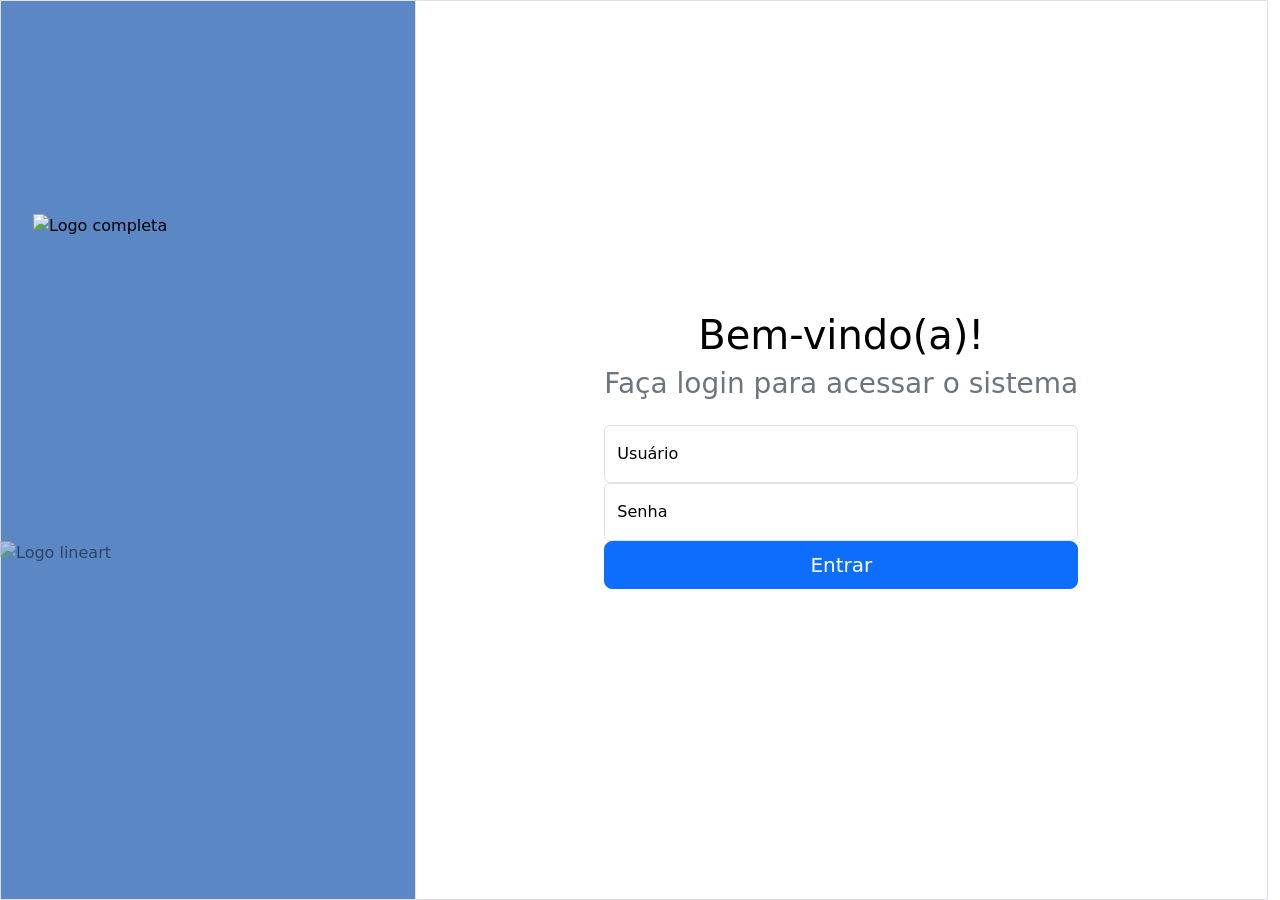
==== index.html @ e8211b58 "Add files via upload" ====
<!doctype html>
<html lang="pt-br">

<head>
  <meta charset="utf-8">
  <meta name="viewport" content="width=device-width, initial-scale=1">   
<title>Portal Attento</title>
<link rel="icon" type="image/x-icon" href="assets/favicon.ico">

<link href="https://cdn.jsdelivr.net/npm/bootstrap@5.3.8/dist/css/bootstrap.min.css" rel="stylesheet">
<script src="https://cdn.jsdelivr.net/npm/bootstrap@5.3.8/dist/js/bootstrap.bundle.min.js"></script> 
<link href="style.css" rel="stylesheet">

</head>
<body>

<main class="col-lg-12 ">
<!-- Lado esquerdo -->
  <div class="row col-lg-4 border px-0 " style="background-color: #5B88C5; height: 100%;" >
    <!-- Espaço para o logo -->
    <div class="container row d-flex justify-content-center align-items-center" style="height: 50%;">
      <img src="assets/web-app-manifest-512x512-white.png" alt="Logo completa" class="img-fluid" style="max-width:90%; max-height: 90%;"></div>
   
    <!-- Espaço vazio para separar o logo do lineart -->
    <div class="row d-inline-block justify-content-center align-items-center" style="height: 10%;"></div>
   
      <!-- Espaço para o lineart -->
    <div class="container row d-inline-block lineart " style="height: 40%;">
        <img src="assets/web-app-manifest-512x512-white-lineart2.png" alt="Logo lineart" class="px-0" style="max-width: 30%; max-height: 100%;"> </div></div>


<!-- Lado direito --> 
  <div class="col-lg-8 float-end border d-inline-block" style="background-color: rgb(255, 255, 255); height: 100%;" >
    <!-- Espaço para o formulário -->
    <div class="container d-flex justify-content-center align-items-center" style="height: 100%; width: 100%;">   
      <form>
            <div class="row d-inline-block justify-content-center align-items-center mb-3" style="height: 20%;">
              <h1 class="text-center">Bem-vindo(a)!</h1>  
              <h3 class="text-center" style="color: #6c757d;">Faça login para acessar o sistema</h3> 
            </div>
          
          <div class="form-floating">
            <input type="email" class="form-control" id="user" placeholder="Usuário">
            <label for="user">Usuário</label></div>

          <div class="form-floating">
            <input type="password" class="form-control" id="senha" placeholder="Senha">
            <label for="senha">Senha</label></div>

        
            <button class="w-100 btn btn-lg btn-primary" type="submit">Entrar</button>
            <!----------------------FAZER VALIDAÇÃO NO JS----------------------------->
      </form>
   </div>
</div>
   
</main>
<script src="script.js"></script>
</body>

</html>
---- style.css ----
html,body {
  color: #000000;  
  align-items: center;
  justify-content: center;
  width: 100%;
  height: 100%;
}

main {
  display: flex;
  justify-content: center;
  align-items: center;
  height: 100%;
  width: 50%; 
  padding: 0px;
  margin: 0 auto;
}

.lineart {
  opacity: 0.5;
  position: fixed;
  bottom: 0;
  left: 0;
  right:5%;
}

.form-signin {
  width: 100%;
  max-width: 600px;
  padding: 15px;
  margin: auto;
}

.form-signin .checkbox {
  font-weight: 400;
}

.form-signin .form-floating:focus-within {
  z-index: 2;
}

.form-signin input[type="email"] {
  margin-bottom: -1px;
  border-bottom-right-radius: 0;
  border-bottom-left-radius: 0;
}

.form-signin input[type="password"] {
  margin-bottom: 10px;
  border-top-left-radius: 0;
  border-top-right-radius: 0;
}
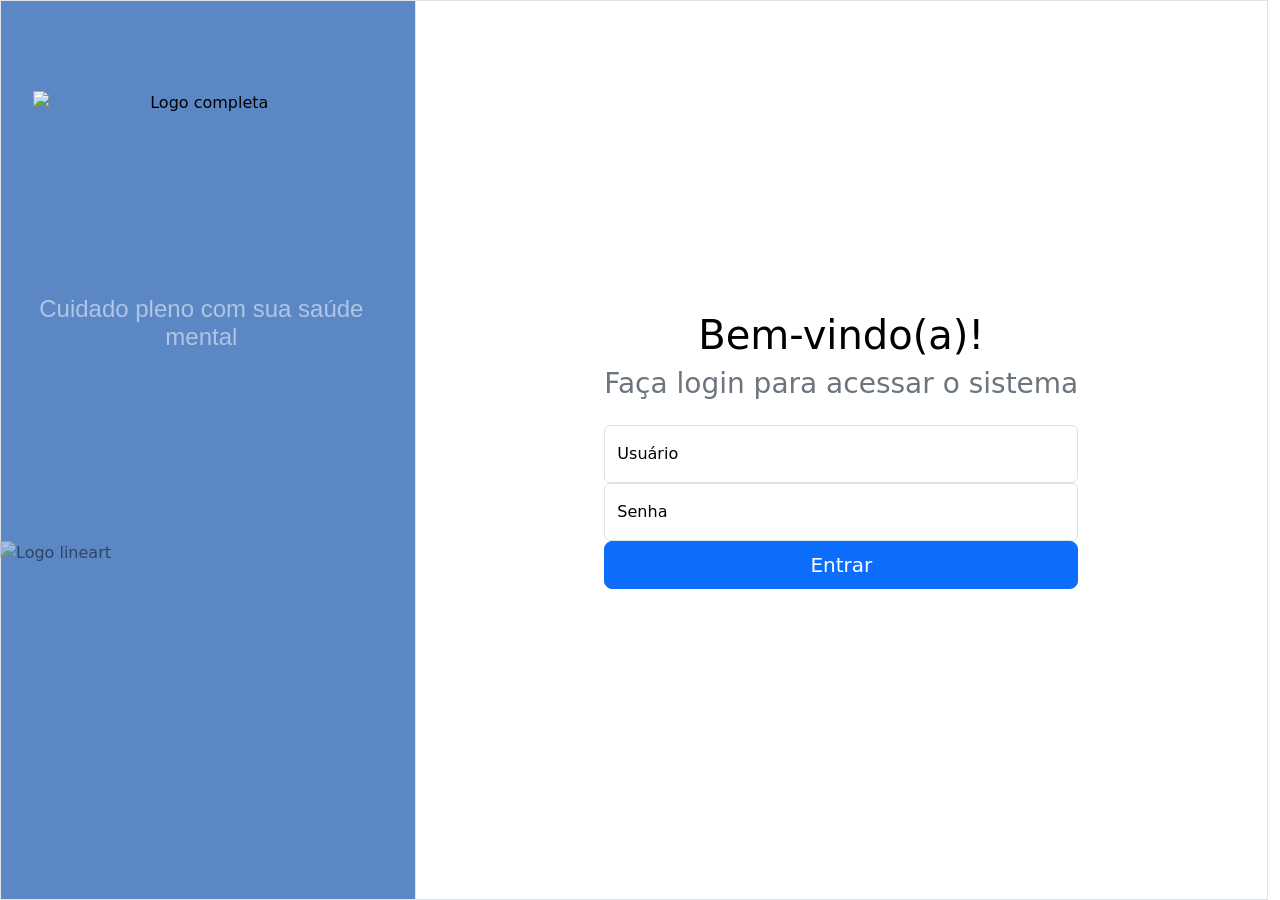
==== commit dd94dc8c: "Add files via upload" ====
--- a/index.html
+++ b/index.html
@@ -18,12 +18,15 @@
 <!-- Lado esquerdo -->
   <div class="row col-lg-4 border px-0 " style="background-color: #5B88C5; height: 100%;" >
     <!-- Espaço para o logo -->
-    <div class="container row d-flex justify-content-center align-items-center" style="height: 50%;">
-      <img src="assets/web-app-manifest-512x512-white.png" alt="Logo completa" class="img-fluid" style="max-width:90%; max-height: 90%;"></div>
+    <div class="container row d-flex justify-content-center align-items-center text-center" style="height: 50%;">
+      <img src="assets/web-app-manifest-512x512-white.png" alt="Logo completa" class="img-fluid" style="max-width:90%; max-height: 90%;">
+      <h4 style="color: #ffffff83; font-family: Verdana, 'Arial', sans-serif">Cuidado pleno com sua saúde mental</h4>
+    </div>
    
-    <!-- Espaço vazio para separar o logo do lineart -->
-    <div class="row d-inline-block justify-content-center align-items-center" style="height: 10%;"></div>
-   
+    <!-- Espaço  para separar o logo do lineart -->
+    <div class="row d-inline-block justify-content-center align-items-center" style="height: 10%;">
+    </div>
+
       <!-- Espaço para o lineart -->
     <div class="container row d-inline-block lineart " style="height: 40%;">
         <img src="assets/web-app-manifest-512x512-white-lineart2.png" alt="Logo lineart" class="px-0" style="max-width: 30%; max-height: 100%;"> </div></div>
@@ -48,7 +51,7 @@
             <label for="senha">Senha</label></div>
 
         
-            <button class="w-100 btn btn-lg btn-primary" type="submit">Entrar</button>
+            <button class="w-100 btn btn-lg btn-primary" type="submit" href="dashboard.html">Entrar</button>
             <!----------------------FAZER VALIDAÇÃO NO JS----------------------------->
       </form>
    </div>
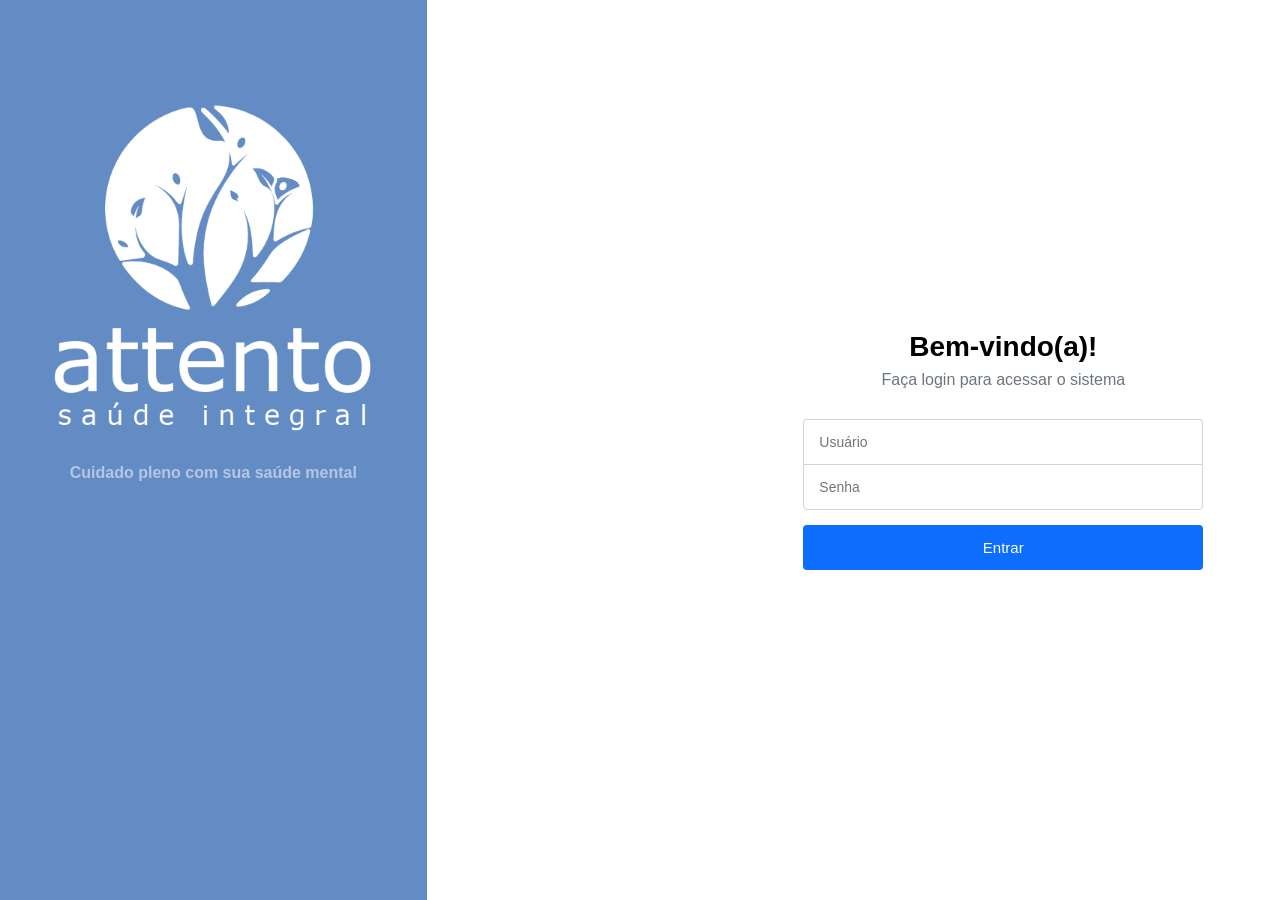
==== commit df1ad84f: "Add files via upload" ====
--- a/index.html
+++ b/index.html
@@ -1,64 +1,38 @@
-<!doctype html>
-<html lang="pt-br">
-
+<!DOCTYPE html>
+<html lang="pt-BR">
 <head>
-  <meta charset="utf-8">
-  <meta name="viewport" content="width=device-width, initial-scale=1">   
-<title>Portal Attento</title>
-<link rel="icon" type="image/x-icon" href="assets/favicon.ico">
-
-<link href="https://cdn.jsdelivr.net/npm/bootstrap@5.3.8/dist/css/bootstrap.min.css" rel="stylesheet">
-<script src="https://cdn.jsdelivr.net/npm/bootstrap@5.3.8/dist/js/bootstrap.bundle.min.js"></script> 
-<link href="style.css" rel="stylesheet">
-
+    <meta charset="UTF-8">
+    <meta name="viewport" content="width=device-width, initial-scale=1.0">
+    <title>Portal Attento</title>
+    <link rel="stylesheet" href="style.css">
 </head>
 <body>
+    
+    <div class="container">
+        <!-- Left Panel -->
+       <div class="lado-esquerdo" >
+       <img src="assets/web-app-manifest-512x512-white.png" alt="Logo completa" class="img-fluid" style="max-width:90%; max-height: 90%;">
+       <h4 style="color: #ffffff83; font-family: Verdana, 'Arial', sans-serif">Cuidado pleno com sua saúde mental</h4>
+    </div>
+    
+       <svg class="lineart" >
+        <image href="assets/web-app-manifest-512x512-white-lineart2.png" alt="Logo lineart"  /> 
+       </svg>
+          
 
-<main class="col-lg-12 ">
-<!-- Lado esquerdo -->
-  <div class="row col-lg-4 border px-0 " style="background-color: #5B88C5; height: 100%;" >
-    <!-- Espaço para o logo -->
-    <div class="container row d-flex justify-content-center align-items-center text-center" style="height: 50%;">
-      <img src="assets/web-app-manifest-512x512-white.png" alt="Logo completa" class="img-fluid" style="max-width:90%; max-height: 90%;">
-      <h4 style="color: #ffffff83; font-family: Verdana, 'Arial', sans-serif">Cuidado pleno com sua saúde mental</h4>
+        <!-- Right Panel -->
+        <div class="lado-direito">
+            <div class="login-box">
+                <h2>Bem-vindo(a)!</h2>
+                <p>Faça login para acessar o sistema</p>
+                
+                <form class="login-form">
+                    <input type="text" placeholder="Usuário" required>
+                    <input type="password" placeholder="Senha" required>
+                    <button type="submit" href="dashboard.html">Entrar</button>
+                </form>
+            </div>
+        </div>
     </div>
-   
-    <!-- Espaço  para separar o logo do lineart -->
-    <div class="row d-inline-block justify-content-center align-items-center" style="height: 10%;">
-    </div>
-
-      <!-- Espaço para o lineart -->
-    <div class="container row d-inline-block lineart " style="height: 40%;">
-        <img src="assets/web-app-manifest-512x512-white-lineart2.png" alt="Logo lineart" class="px-0" style="max-width: 30%; max-height: 100%;"> </div></div>
-
-
-<!-- Lado direito --> 
-  <div class="col-lg-8 float-end border d-inline-block" style="background-color: rgb(255, 255, 255); height: 100%;" >
-    <!-- Espaço para o formulário -->
-    <div class="container d-flex justify-content-center align-items-center" style="height: 100%; width: 100%;">   
-      <form>
-            <div class="row d-inline-block justify-content-center align-items-center mb-3" style="height: 20%;">
-              <h1 class="text-center">Bem-vindo(a)!</h1>  
-              <h3 class="text-center" style="color: #6c757d;">Faça login para acessar o sistema</h3> 
-            </div>
-          
-          <div class="form-floating">
-            <input type="email" class="form-control" id="user" placeholder="Usuário">
-            <label for="user">Usuário</label></div>
-
-          <div class="form-floating">
-            <input type="password" class="form-control" id="senha" placeholder="Senha">
-            <label for="senha">Senha</label></div>
-
-        
-            <button class="w-100 btn btn-lg btn-primary" type="submit" href="dashboard.html">Entrar</button>
-            <!----------------------FAZER VALIDAÇÃO NO JS----------------------------->
-      </form>
-   </div>
-</div>
-   
-</main>
-<script src="script.js"></script>
 </body>
-
-</html>
+</html>
--- a/style.css
+++ b/style.css
@@ -1,52 +1,1190 @@
-html,body {
-  color: #000000;  
+/* reset pra tirar as margens padrão do navegador */
+* {
+    margin: 0;
+    padding: 0;
+    box-sizing: border-box;
+    font-family: Arial, Helvetica, sans-serif;
+  }
+
+body {
+    background-color: #f2f4f8;
+    height: 100vh;
+    display: flex;
+  }
+
+.container {
+    display: flex;
+    width: 100%;
+    height: 100vh;
+  } 
+
+.app {
+    display: flex;
+    min-height: 100vh;
+  }
+/* ---------- UNIDADES---------- */
+
+.unidades-header {
+    display: flex;
+    justify-content: space-between;
+    align-items: flex-start;
+    margin-bottom: 30px;
+}
+
+.header-titles h1 {
+    font-size: 24px;
+    color: #1a233a;
+    font-weight: 700;
+    margin-bottom: 4px;
+}
+
+.header-titles p {
+    font-size: 14px;
+    color: var(--text-light);
+}
+
+.header-actions {
+    display: flex;
+    gap: 15px;
+    align-items: center;
+}
+
+.search-box {
+    display: flex;
+    align-items: center;
+    background: var(--white);
+    border: 1px solid #E5E7EB;
+    border-radius: 6px;
+    padding: 10px 15px;
+    gap: 10px;
+    color: #9CA3AF;
+}
+
+.search-box input {
+    border: none;
+    outline: none;
+    font-size: 14px;
+    width: 200px;
+    color: var(--text-dark);
+}
+
+.btn-primary {
+    background-color: var(--primary-blue);
+    color: var(--white);
+    border: none;
+    padding: 10px 20px;
+    border-radius: 6px;
+    font-size: 14px;
+    font-weight: 500;
+    cursor: pointer;
+    display: flex;
+    align-items: center;
+    gap: 8px;
+    transition: background-color 0.2s;
+}
+
+.btn-primary:hover {
+    background-color: #1e53a3;
+}
+
+/* unidades - Grid */
+.unidades-grid {
+    display: grid;
+    grid-template-columns: 1fr 1fr;
+    gap: 30px;
+}
+
+/* unidades - Cards */
+.unidade-card {
+    background: var(--white);
+    border-radius: 12px;
+    overflow: hidden;
+    box-shadow: 0 2px 10px rgba(0, 0, 0, 0.02);
+    border: 1px solid #F3F4F6;
+    display: flex;
+    flex-direction: column;
+}
+
+.unidade-img {
+    height: 180px;
+    background: linear-gradient(135deg, #E0E7FF 0%, #DBEAFE 100%);
+    display: flex;
+    align-items: center;
+    justify-content: center;
+    font-size: 40px;
+    color: #93C5FD;
+}
+
+.unidade-body {
+    padding: 24px;
+    display: flex;
+    flex-direction: column;
+    flex-grow: 1;
+}
+
+.unidade-title-row {
+    display: flex;
+    justify-content: space-between;
+    align-items: center;
+    margin-bottom: 8px;
+}
+
+.unidade-title-row h2 {
+    font-size: 18px;
+    font-weight: 700;
+    color: #111827;
+}
+
+.active-badge {
+    background: #D1FAE5;
+    color: #047857;
+    padding: 4px 12px;
+    border-radius: 20px;
+    font-size: 12px;
+    font-weight: 600;
+}
+
+.unidade-endereco {
+    font-size: 13px;
+    color: var(--text-light);
+    display: flex;
+    align-items: center;
+    gap: 8px;
+    margin-bottom: 24px;
+}
+
+.unidade-endereco i {
+    color: #9CA3AF;
+}
+
+.unidade-stats {
+    display: flex;
+    align-items: center;
+    justify-content: space-between;
+    margin-bottom: 24px;
+}
+
+.stat {
+    display: flex;
+    flex-direction: column;
+    align-items: center;
+    gap: 4px;
+    flex: 1;
+}
+
+.stat.divider {
+    flex: 0;
+    width: 1px;
+    height: 35px;
+    background-color: #E5E7EB;
+}
+
+.stat-val {
+    font-size: 18px;
+    font-weight: 700;
+    color: #111827;
+    display: flex;
+    align-items: center;
+    gap: 8px;
+}
+
+.stat-val i {
+    font-size: 14px;
+}
+
+.blue-icon { color: var(--blue-icon); }
+.orange-icon { color: var(--orange-icon); }
+.green-icon { color: var(--green-icon); }
+
+.stat-lbl {
+    font-size: 12px;
+    color: var(--text-light);
+}
+
+.btn-secondary {
+    width: 100%;
+    padding: 12px;
+    background-color: var(--secondary-blue);
+    color: var(--white);
+    border: none;
+    border-radius: 6px;
+    font-size: 14px;
+    font-weight: 500;
+    cursor: pointer;
+    display: flex;
+    align-items: center;
+    justify-content: center;
+    gap: 8px;
+    margin-top: auto;
+    transition: background-color 0.2s;
+}
+
+.btn-secondary:hover {
+    background-color: var(--primary-blue);
+}
+
+/* ---------- DASHBOARD ---------- */
+* {
+    margin: 0;
+    padding: 0;
+    box-sizing: border-box;
+    font-family: 'Segoe UI', Roboto, Helvetica, Arial, sans-serif;
+}
+
+body {
+    background-color: var(--bg-color);
+    color: var(--text-dark);
+    height: 100vh;
+    overflow: hidden;
+}
+
+.dashboard-container {
+    display: flex;
+    height: 100vh;
+    width: 100vw; 
+    max-width: 100%;
+}
+
+
+/* Main Content*/
+.main-content {
+    flex: 1; 
+    width: calc(100% - 250px); 
+    min-width: 0; 
+    padding: 20px 40px 40px 40px; 
+    overflow-y: auto;
+    overflow-x: hidden; /
+}
+
+/* Top Header */
+.top-header {
+    display: flex;
+    justify-content: space-between;
+    align-items: center;
+    padding: 20px 0;
+    margin-bottom: 20px;
+}
+
+.search-bar {
+    display: flex;
+    align-items: center;
+    color: var(--text-light);
+    gap: 10px;
+}
+
+.search-bar input {
+    border: none;
+    background: transparent;
+    outline: none;
+    font-size: 14px;
+    width: 250px;
+    color: var(--text-dark);
+}
+
+.user-profile {
+    display: flex;
+    align-items: center;
+    gap: 15px;
+}
+
+.notification-icon {
+    position: relative;
+    font-size: 20px;
+    color: var(--text-dark);
+    margin-right: 15px;
+    cursor: pointer;
+}
+
+.notification-icon .badge {
+    position: absolute;
+    top: 0;
+    right: -2px;
+    width: 8px;
+    height: 8px;
+    background-color: var(--primary-blue);
+    border-radius: 50%;
+}
+
+.avatar {
+    width: 36px;
+    height: 36px;
+    background-color: var(--primary-blue);
+    color: var(--white);
+    border-radius: 50%;
+    display: flex;
+    align-items: center;
+    justify-content: center;
+    font-size: 14px;
+    font-weight: 600;
+}
+
+.user-info {
+    display: flex;
+    flex-direction: column;
+}
+
+.user-name {
+    font-size: 14px;
+    font-weight: 600;
+    color: var(--text-dark);
+}
+
+.user-role {
+    font-size: 12px;
+    color: var(--text-light);
+    display: flex;
+    align-items: center;
+    gap: 5px;
+}
+
+/* Page Header */
+.page-header {
+    margin-bottom: 25px;
+}
+
+.page-header h1 {
+    font-size: 24px;
+    color: #1a233a;
+    font-weight: 700;
+    margin-bottom: 4px;
+}
+
+.page-header p {
+    font-size: 14px;
+    color: var(--text-light);
+}
+
+/* Card Base */
+.card {
+    background: var(--white);
+    border-radius: 12px;
+    padding: 20px;
+    box-shadow: 0 2px 10px rgba(0, 0, 0, 0.02);
+}
+
+/* KPI Cards Grid */
+.kpi-cards {
+    display: grid;
+    grid-template-columns: repeat(5, 1fr);
+    gap: 20px;
+    margin-bottom: 25px;
+}
+
+.kpi-card {
+    display: flex;
+    flex-direction: column;
+}
+
+.kpi-icon {
+    width: 32px;
+    height: 32px;
+    border-radius: 8px;
+    display: flex;
+    align-items: center;
+    justify-content: center;
+    margin-bottom: 15px;
+    font-size: 14px;
+}
+
+.kpi-icon.blue { background: #E0E7FF; color: #4338CA; }
+.kpi-icon.orange { background: #FFEDD5; color: #C2410C; }
+.kpi-icon.green { background: #D1FAE5; color: #047857; }
+.kpi-icon.yellow { background: #FEF3C7; color: #B45309; }
+
+.kpi-value {
+    font-size: 22px;
+    font-weight: 700;
+    color: #111827;
+    margin-bottom: 4px;
+}
+
+.kpi-label {
+    font-size: 13px;
+    color: var(--text-light);
+    margin-bottom: 8px;
+}
+
+.kpi-subtext {
+    font-size: 12px;
+    color: var(--text-light);
+    font-weight: 500;
+}
+
+.highlight-green { color: var(--green-text); }
+.highlight-red { color: var(--red-text); }
+
+/* Bottom Grid Layout */
+.bottom-grid {
+    display: grid;
+    grid-template-columns: 1.8fr 1fr;
+    gap: 20px;
+}
+
+.card-header {
+    display: flex;
+    justify-content: space-between;
+    align-items: center;
+    margin-bottom: 20px;
+}
+
+.card-header h2 {
+    font-size: 16px;
+    font-weight: 600;
+    color: #111827;
+}
+
+.view-all {
+    font-size: 13px;
+    color: var(--sidebar-bg);
+    text-decoration: none;
+    font-weight: 500;
+    display: flex;
+    align-items: center;
+    gap: 5px;
+}
+
+/* Agenda List */
+.agenda-list {
+    display: flex;
+    flex-direction: column;
+}
+
+.agenda-item {
+    display: flex;
+    align-items: center;
+    padding: 16px 0;
+    border-bottom: 1px solid #F3F4F6;
+    font-size: 13px;
+    color: var(--text-light);
+}
+
+.agenda-item:last-child {
+    border-bottom: none;
+}
+
+.agenda-item > span {
+    flex: 1;
+}
+
+.agenda-item .time { font-weight: 500; color: #374151; flex: 0.8; }
+.agenda-item .room.fw-bold { font-weight: 600; color: #111827; }
+.agenda-item .status-pill {
+    flex: 0.5;
+    text-align: right;
+    display: inline-flex;
+    align-items: center;
+    justify-content: center;
+    padding: 4px 10px;
+    border-radius: 12px;
+    font-size: 12px;
+    font-weight: 500;
+    gap: 6px;
+}
+
+.status-pill i { font-size: 6px; }
+.status-ocupada { background: var(--green-bg); color: var(--green-text); }
+.status-disponivel { background: var(--blue-bg); color: var(--blue-text); }
+
+/* Pendencias List */
+.pendencias-list {
+    display: flex;
+    flex-direction: column;
+    gap: 20px;
+}
+
+.pendencia-item {
+    display: flex;
+    align-items: flex-start;
+    gap: 12px;
+}
+
+.p-icon {
+    width: 24px;
+    height: 24px;
+    display: flex;
+    align-items: center;
+    justify-content: center;
+    font-size: 14px;
+}
+
+.p-orange { color: var(--orange-icon); }
+.p-yellow { color: var(--yellow-icon); }
+
+.p-content {
+    display: flex;
+    flex-direction: column;
+}
+
+.p-title {
+    font-size: 13px;
+    font-weight: 500;
+    color: #111827;
+    margin-bottom: 2px;
+}
+
+.p-desc {
+    font-size: 12px;
+    color: var(--text-light);
+}
+
+
+
+/* ---------- MENU LATERAL ---------- */
+
+  .menu {
+    width: 10%;
+    background-color: #5B88C5;
+    color: white;
+    display: flex;
+    flex-direction: column;
+    padding: 20px 14px;
+  }
+  .logo {
+    display: flex;
+    align-items: center;
+    gap: 8px;
+    margin-bottom: 30px;
+    font-weight: bold;
+    font-size: 18px;
+  }
+
+  .logo-icone {
+    width: 22px;
+    height: 22px;
+    border: 3px solid white;
+    border-radius: 50%;
+    display: inline-block;
+  }
+
+  .menu-lista {
+    display: flex;
+    flex-direction: column;
+    gap: 2px;
+    flex: 1;
+  }
+
+  .menu-item {
+    background: none;
+    border: none;
+    color: #d6ddf2;
+    text-align: left;
+    padding: 10px 12px;
+    border-radius: 8px;
+    cursor: pointer;
+    font-size: 14px;
+  }
+
+  .menu-item:hover {
+    background-color: #3d5ead;
+  }
+
+  .menu-item.ativo {
+    background-color: white;
+    color: #5B88C5;
+    font-weight: bold;
+  }
+
+  .menu-rodape {
+    display: flex;
+    flex-direction: column;
+    gap: 4px;
+  }
+
+/* ---------- CONTEÚDO ---------- */
+
+  .conteudo {
+    flex: 1; 
+    width: calc(100% - 220px);
+    min-width: 0; 
+    padding: 20px 40px 40px 40px; 
+    overflow-y: auto;
+    overflow-x: hidden; 
+    
+  }
+
+  .topo-pagina {
+    display: flex;
+    justify-content: space-between;
+    align-items: center;
+    margin-bottom: 20px;
+  }
+
+  .topo-pagina h1 {
+    font-size: 24px;
+    color: #1c2b4a;
+  }
+
+  .subtitulo {
+    color: #6b7280;
+    font-size: 14px;
+    margin-top: 4px;
+  }
+
+  .botao-principal {
+    background-color: #5B88C5;
+    color: white;
+    border: none;
+    padding: 10px 18px;
+    border-radius: 8px;
+    cursor: pointer;
+    font-size: 14px;
+  }
+
+  .botao-principal:hover {
+    background-color: #5B88C5;
+  }
+
+  .botao-secundario {
+    background-color: white;
+    color: #2f4f9e;
+    border: 1px solid #2f4f9e;
+    padding: 9px 15px;
+    border-radius: 8px;
+    cursor: pointer;
+    font-size: 13px;
+  }
+
+  .botao-secundario:hover {
+    background-color: #eef2fc;
+  }
+
+/* ---------- LOGIN ---------- */
+
+  .lado-esquerdo {
+    flex: 0 0 33.33%;
+    background-color: #638cc5; /* Base blue color */
+    display: flex;
+    flex-direction: column;
+    align-items: center;
+    padding-top: 80px;
+    position: relative;
+    overflow: hidden;
+    color: white;
+}
+
+
+  .lado-direito {
+      flex: 1;
+      background-color: #ffffff;
+      display: flex;
+      justify-content: center;
+      align-items: center;
+  }
+
+  .login-box {
+      width: 100%;
+      max-width: 400px;
+      text-align: center;
+  }
+
+  .login-box h2 {
+      font-size: 28px;
+      color: #000;
+      font-weight: 600;
+      margin-bottom: 8px;
+  }
+
+  .login-box p {
+      font-size: 16px;
+      color: #6c757d;
+      margin-bottom: 30px;
+  }
+
+  .login-form {
+      display: flex;
+      flex-direction: column;
+      width: 100%;
+  }
+
+  .login-form input {
+      width: 100%;
+      padding: 14px 15px;
+      font-size: 14px;
+      border: 1px solid #ced4da;
+      outline: none;
+      transition: border-color 0.2s;
+  }
+
+  .login-form input:focus {
+      border-color: #1a73e8;
+  }
+
+  .login-form input[type="text"] {
+      border-top-left-radius: 4px;
+      border-top-right-radius: 4px;
+      border-bottom: none; 
+  }
+
+  .login-form input[type="password"] {
+      border-bottom-left-radius: 4px;
+      border-bottom-right-radius: 4px;
+      margin-bottom: 15px;
+  }
+
+  .login-form button {
+      width: 100%;
+      padding: 14px;
+      background-color: #0d6efd; 
+      color: #ffffff;
+      font-size: 15px;
+      font-weight: 500;
+      border: none;
+      border-radius: 4px;
+      cursor: pointer;
+      transition: background-color 0.2s;
+  }
+
+  .login-form button:hover {
+      background-color: #0b5ed7;
+  }
+
+
+/* ---------- RESUMO ---------- */
+    .resumo {
+      display: grid;
+      grid-template-columns: repeat(4, 1fr);
+      gap: 14px;
+      margin-bottom: 22px;
+    }
+
+    .card-resumo {
+      background-color: white;
+      border: 1px solid #e4e7ee;
+      border-radius: 10px;
+      padding: 17px;
+    }
+
+    .resumo-titulo {
+      display: block;
+      color: #6b7280;
+      font-size: 12px;
+      margin-bottom: 7px;
+    }
+
+    .card-resumo strong {
+      display: block;
+      color: #1c2b4a;
+      font-size: 22px;
+      margin-bottom: 3px;
+    }
+
+    .resumo-legenda {
+      color: #9aa1af;
+      font-size: 11px;
+    }
+
+/* ---------- FILTROS ---------- */
+
+.filtros {
+  display: flex;
+  gap: 12px;
+  margin-bottom: 22px;
+}
+
+.filtros input,
+.filtros select {
+  padding: 10px 12px;
+  border: 1px solid #d7dbe3;
+  border-radius: 8px;
+  background-color: white;
+  font-size: 14px;
+}
+
+#campoBusca {
+  flex: 1;
+}
+
+/* ---------- TÍTULOS ---------- */
+
+.titulo-secao {
+  display: flex;
+  justify-content: space-between;
+  align-items: center;
+  margin-bottom: 13px;
+}
+
+.titulo-secao h2 {
+  color: #1c2b4a;
+  font-size: 17px;
+}
+
+.titulo-secao > span {
+  color: #8a8f9c;
+  font-size: 12px;
+}
+
+.titulo-secao p {
+  color: #8a8f9c;
+  font-size: 12px;
+  margin-top: 3px;
+}
+
+.movimentacoes-titulo {
+  margin-top: 28px;
+}
+
+
+/* ---------- PRODUTOS ---------- */
+
+.grade-produtos {
+  display: grid;
+  grid-template-columns: repeat(3, 1fr);
+  gap: 12px;
+  height: 100vh;
+  width: calc(100vw - 220px);
+  overflow-y: auto;
+  overflow-x: hidden;
+}
+
+.card-produto {
+  background-color: white;
+  border: 1px solid #e4e7ee;
+  border-radius: 10px;
+  padding: 15px;
+  display: flex;
+  gap: 13px;
+  min-height: 145px;
+}
+
+.card-produto:hover {
+  border-color: #bdcbe3;
+}
+
+.produto-imagem {
+  width: 70px;
+  height: 70px;
+  flex-shrink: 0;
+  border-radius: 9px;
+  background-color: #eef2fc;
+  display: flex;
   align-items: center;
   justify-content: center;
+  font-size: 30px;
+}
+
+.produto-informacoes {
+  flex: 1;
+  min-width: 0;
+}
+
+.produto-topo {
+  display: flex;
+  justify-content: space-between;
+  align-items: center;
+}
+
+.produto-topo h3 {
+  color: #1c2b4a;
+  font-size: 14px;
+  white-space: nowrap;
+  overflow: hidden;
+  text-overflow: ellipsis;
+}
+
+.menu-produto {
+  font-size: 18px;
+}
+
+.produto-preco {
+  color: #1c2b4a;
+  font-size: 17px;
+  font-weight: bold;
+  margin-top: 7px;
+}
+
+.produto-estoque {
+  display: flex;
+  align-items: center;
+  gap: 5px;
+  margin-top: 8px;
+  font-size: 11px;
+}
+
+.bolinha-estoque {
+  width: 8px;
+  height: 8px;
+  border-radius: 50%;
+}
+.bolinha-estoque.estoque-disponivel {
+  background-color: #22a55e;
+}
+.bolinha-estoque.estoque-baixo {
+  background-color: #e08a1e;
+}
+.bolinha-estoque.estoque-indisponivel {
+  background-color: #e0413a;
+}
+
+.quantidade-estoque {
+  margin-left: 4px;
+}
+
+.botao-consumir {
   width: 100%;
-  height: 100%;
-}
-
-main {
+  margin-top: 10px;
+  padding: 7px;
+  background: white;
+  border: 1px solid #2f4f9e;
+  color: #2f4f9e;
+  border-radius: 7px;
+  cursor: pointer;
+  font-size: 11px;
+}
+
+.botao-consumir:hover {
+  background-color: #eef2fc;
+}
+
+.sem-resultados {
+  color: #6b7280;
+  padding: 20px;
+}
+
+/* ---------- TABELA ---------- */
+
+.tabela-container {
+  background-color: white;
+  border: 1px solid #e4e7ee;
+  border-radius: 10px;
+  overflow: hidden;
+}
+
+table {
+  width: 100%;
+  border-collapse: collapse;
+  font-size: 13px;
+}
+
+th {
+  background-color: #f7f8fa;
+  color: #6b7280;
+  text-align: left;
+  padding: 12px 14px;
+  font-size: 12px;
+  font-weight: 600;
+  border-bottom: 1px solid #e4e7ee;
+}
+
+td {
+  padding: 12px 14px;
+  color: #4b5563;
+  border-bottom: 1px solid #eef0f3;
+}
+
+tr:last-child td {
+  border-bottom: none;
+}
+
+.status {
+  display: inline-block;
+  padding: 5px 9px;
+  border-radius: 20px;
+  font-size: 11px;
+  font-weight: bold;
+}
+
+.status.pago {
+  background-color: #e9f8ef;
+  color: #22a55e;
+}
+
+.status.pendente {
+  background-color: #fff4df;
+  color: #d27d13;
+}
+
+/* ---------- MODAIS ---------- */
+
+.modal-fundo {
+  position: fixed;
+  inset: 0;
+  background-color: rgba(20, 30, 50, 0.35);
+  display: none;
+  align-items: center;
+  justify-content: center;
+  z-index: 10;
+}
+
+.modal-fundo.aberto {
   display: flex;
-  justify-content: center;
-  align-items: center;
-  height: 100%;
-  width: 50%; 
-  padding: 0px;
-  margin: 0 auto;
-}
-
-.lineart {
-  opacity: 0.5;
-  position: fixed;
-  bottom: 0;
-  left: 0;
-  right:5%;
-}
-
-.form-signin {
+}
+
+.modal {
+  width: 430px;
+  max-width: calc(100% - 30px);
+  background-color: white;
+  border-radius: 11px;
+  padding: 22px;
+}
+
+.modal-topo {
+  display: flex;
+  justify-content: space-between;
+  margin-bottom: 20px;
+}
+
+.modal-topo h2 {
+  color: #1c2b4a;
+  font-size: 18px;
+}
+
+.modal-topo p {
+  color: #6b7280;
+  font-size: 12px;
+  margin-top: 4px;
+}
+
+.fechar-modal {
+  border: none;
+  background: #f2f4f8;
+  color: #6b7280;
+  width: 30px;
+  height: 30px;
+  border-radius: 7px;
+  font-size: 20px;
+  cursor: pointer;
+}
+
+.modal label {
+  display: block;
+  color: #4b5563;
+  font-size: 12px;
+  font-weight: bold;
+  margin-bottom: 14px;
+}
+
+.modal input,
+.modal select {
+  display: block;
   width: 100%;
-  max-width: 600px;
-  padding: 15px;
-  margin: auto;
-}
-
-.form-signin .checkbox {
-  font-weight: 400;
-}
-
-.form-signin .form-floating:focus-within {
-  z-index: 2;
-}
-
-.form-signin input[type="email"] {
-  margin-bottom: -1px;
-  border-bottom-right-radius: 0;
-  border-bottom-left-radius: 0;
-}
-
-.form-signin input[type="password"] {
-  margin-bottom: 10px;
-  border-top-left-radius: 0;
-  border-top-right-radius: 0;
-}+  margin-top: 6px;
+  padding: 10px;
+  border: 1px solid #d7dbe3;
+  border-radius: 7px;
+  font-size: 13px;
+}
+
+.modal-botoes {
+  display: flex;
+  justify-content: flex-end;
+  gap: 9px;
+  margin-top: 20px;
+}
+
+.botao-cancelar {
+  background: white;
+  color: #6b7280;
+  border: 1px solid #d7dbe3;
+  padding: 10px 15px;
+  border-radius: 8px;
+  cursor: pointer;
+}
+
+/* ---------- RESPONSIVO ---------- */
+
+@media (max-width: 1100px) {
+
+  .resumo {
+    grid-template-columns: repeat(2, 1fr);
+  }
+
+  .grade-produtos {
+    grid-template-columns: repeat(2, 1fr);
+  }
+
+}
+
+@media (max-width: 750px) {
+
+  .menu {
+    width: 180px;
+  }
+
+  .conteudo {
+    padding: 25px 20px;
+  }
+
+  .grade-produtos {
+    grid-template-columns: 1fr;
+  }
+
+}
+
+@media (max-width: 600px) {
+
+  .menu {
+    width: 70px;
+    padding: 20px 8px;
+  }
+
+  .logo-texto {
+    display: none;
+  }
+
+  .menu-item {
+    font-size: 0;
+    text-align: center;
+  }
+
+  .menu-item.ativo {
+    font-size: 0;
+  }
+
+  .conteudo {
+    padding: 20px 15px;
+  }
+
+  .resumo {
+    grid-template-columns: 1fr;
+  }
+
+  .topo-pagina {
+    align-items: flex-start;
+    gap: 15px;
+    flex-direction: column;
+  }
+
+  .filtros {
+    flex-direction: column;
+  }
+
+  .tabela-container {
+    overflow-x: auto;
+  }
+
+  table {
+    min-width: 700px;
+  }
+
+  @media (max-width: 900px) {
+    .container {
+        flex-direction: column;
+    }
+    .lado-esquerdo {
+        flex: 0 0 auto;
+        padding: 50px 20px;
+    }
+    .lado-direito {
+        padding: 50px 20px;
+    }
+    .menu {
+        width: 80px; 
+        align-items: center;
+    }
+
+    .menu-item {
+        padding: 10px 0;
+        display: none;
+    }
+
+    .menu-lista li.active {
+        border-radius: 0;
+        margin-right: 0;
+        border-left: 4px solid var(--white);
+    }
+
+    .main-content {
+        width: calc(100% - 80px);
+    }
+}
+}
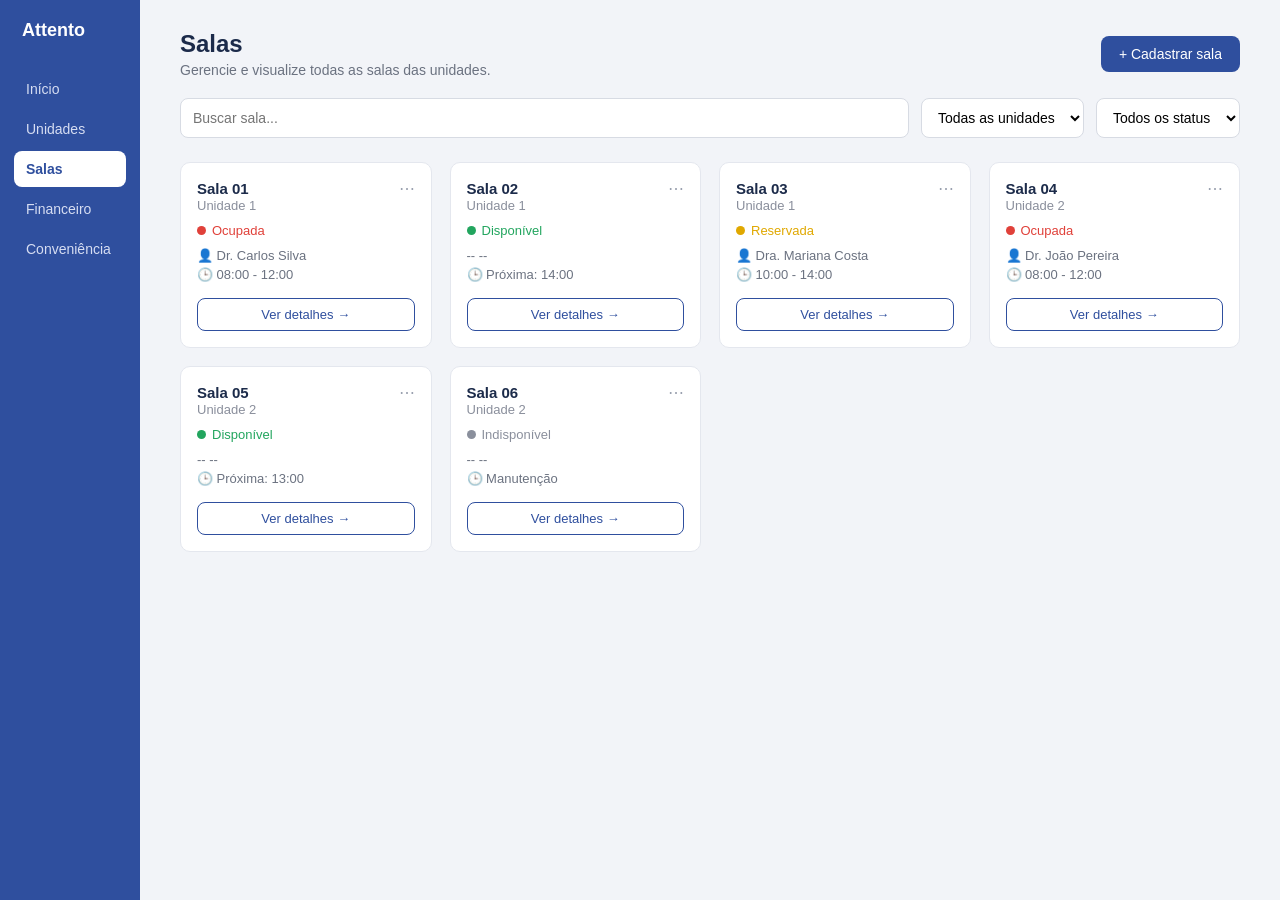
==== commit a455fdd1: "Remove pasta salas (código movido para style.css e script.js) As telas Salas e Financeiro agora estã" ====
--- a/index.html
+++ b/index.html
@@ -1,38 +1,96 @@
-<!DOCTYPE html>
-<html lang="pt-BR">
-<head>
-    <meta charset="UTF-8">
-    <meta name="viewport" content="width=device-width, initial-scale=1.0">
-    <title>Portal Attento</title>
-    <link rel="stylesheet" href="style.css">
-</head>
-<body>
-    
-    <div class="container">
-        <!-- Left Panel -->
-       <div class="lado-esquerdo" >
-       <img src="assets/web-app-manifest-512x512-white.png" alt="Logo completa" class="img-fluid" style="max-width:90%; max-height: 90%;">
-       <h4 style="color: #ffffff83; font-family: Verdana, 'Arial', sans-serif">Cuidado pleno com sua saúde mental</h4>
-    </div>
-    
-       <svg class="lineart" >
-        <image href="assets/web-app-manifest-512x512-white-lineart2.png" alt="Logo lineart"  /> 
-       </svg>
-          
-
-        <!-- Right Panel -->
-        <div class="lado-direito">
-            <div class="login-box">
-                <h2>Bem-vindo(a)!</h2>
-                <p>Faça login para acessar o sistema</p>
-                
-                <form class="login-form">
-                    <input type="text" placeholder="Usuário" required>
-                    <input type="password" placeholder="Senha" required>
-                    <button type="submit" href="dashboard.html">Entrar</button>
-                </form>
-            </div>
-        </div>
-    </div>
-</body>
-</html>+<!DOCTYPE html>
+<html lang="pt-br">
+<head>
+  <meta charset="UTF-8">
+  <meta name="viewport" content="width=device-width, initial-scale=1.0">
+  <title>Attento - Salas</title>
+  <link rel="stylesheet" href="style.css">
+</head>
+<body>
+
+  <div class="app">
+
+    <!-- MENU LATERAL -->
+    <aside class="menu">
+      <div class="logo">
+        <span class="logo-icone"></span>
+        <span class="logo-texto">Attento</span>
+      </div>
+
+      <nav class="menu-lista">
+        <!-- cada item é um link pra sua página; "ativo" marca a página atual -->
+        <a class="menu-item" href="inicio.html">Início</a>
+        <a class="menu-item" href="unidades.html">Unidades</a>
+        <a class="menu-item ativo" href="index.html" aria-current="page">Salas</a>
+        <a class="menu-item" href="financeiro.html">Financeiro</a>
+        <a class="menu-item" href="conveniencia.html">Conveniência</a>
+      </nav>
+    </aside>
+
+    <!-- CONTEÚDO -->
+    <main class="conteudo">
+
+      <div class="topo-pagina">
+        <div>
+          <h1>Salas</h1>
+          <p class="subtitulo">Gerencie e visualize todas as salas das unidades.</p>
+        </div>
+        <button id="btnNovaSala" class="botao-principal">+ Cadastrar sala</button>
+      </div>
+
+      <!-- FILTROS -->
+      <div class="filtros">
+        <input type="text" id="campoBusca" placeholder="Buscar sala...">
+
+        <select id="filtroUnidade">
+          <option value="todas">Todas as unidades</option>
+          <option value="Unidade 1">Unidade 1</option>
+          <option value="Unidade 2">Unidade 2</option>
+        </select>
+
+        <select id="filtroStatus">
+          <option value="todos">Todos os status</option>
+          <option value="Ocupada">Ocupada</option>
+          <option value="Disponível">Disponível</option>
+          <option value="Reservada">Reservada</option>
+          <option value="Indisponível">Indisponível</option>
+        </select>
+      </div>
+
+      <!-- AQUI ENTRAM OS CARDS DAS SALAS -->
+      <div class="grade-salas" id="listaDeSalas">
+        <!-- os cards são criados pelo script.js (parte SALAS), olha lá o array "salas" -->
+      </div>
+
+    </main>
+  </div>
+
+  <!-- Um "modelo" de card, escondido, que o JS copia pra cada sala -->
+  <template id="modeloCard">
+    <div class="card-sala">
+      <div class="card-topo">
+        <h3 class="card-nome"></h3>
+        <span class="card-menu">⋯</span>
+      </div>
+      <p class="card-unidade"></p>
+
+      <div class="card-status">
+        <span class="bolinha-status"></span>
+        <span class="texto-status"></span>
+      </div>
+
+      <p class="card-profissional"></p>
+      <p class="card-horario"></p>
+
+      <button class="botao-detalhes">Ver detalhes →</button>
+    </div>
+  </template>
+
+  <!-- Mensagem que o JS mostra quando o filtro não encontra nenhuma sala -->
+  <template id="modeloVazio">
+    <p>Nenhuma sala encontrada com esse filtro.</p>
+  </template>
+
+  <script src="script.js"></script>
+</body>
+</html>
--- a/style.css
+++ b/style.css
@@ -1,1190 +1,326 @@
-/* reset pra tirar as margens padrão do navegador */
-* {
-    margin: 0;
-    padding: 0;
-    box-sizing: border-box;
-    font-family: Arial, Helvetica, sans-serif;
-  }
-
-body {
-    background-color: #f2f4f8;
-    height: 100vh;
-    display: flex;
-  }
-
-.container {
-    display: flex;
-    width: 100%;
-    height: 100vh;
-  } 
-
-.app {
-    display: flex;
-    min-height: 100vh;
-  }
-/* ---------- UNIDADES---------- */
-
-.unidades-header {
-    display: flex;
-    justify-content: space-between;
-    align-items: flex-start;
-    margin-bottom: 30px;
-}
-
-.header-titles h1 {
-    font-size: 24px;
-    color: #1a233a;
-    font-weight: 700;
-    margin-bottom: 4px;
-}
-
-.header-titles p {
-    font-size: 14px;
-    color: var(--text-light);
-}
-
-.header-actions {
-    display: flex;
-    gap: 15px;
-    align-items: center;
-}
-
-.search-box {
-    display: flex;
-    align-items: center;
-    background: var(--white);
-    border: 1px solid #E5E7EB;
-    border-radius: 6px;
-    padding: 10px 15px;
-    gap: 10px;
-    color: #9CA3AF;
-}
-
-.search-box input {
-    border: none;
-    outline: none;
-    font-size: 14px;
-    width: 200px;
-    color: var(--text-dark);
-}
-
-.btn-primary {
-    background-color: var(--primary-blue);
-    color: var(--white);
-    border: none;
-    padding: 10px 20px;
-    border-radius: 6px;
-    font-size: 14px;
-    font-weight: 500;
-    cursor: pointer;
-    display: flex;
-    align-items: center;
-    gap: 8px;
-    transition: background-color 0.2s;
-}
-
-.btn-primary:hover {
-    background-color: #1e53a3;
-}
-
-/* unidades - Grid */
-.unidades-grid {
-    display: grid;
-    grid-template-columns: 1fr 1fr;
-    gap: 30px;
-}
-
-/* unidades - Cards */
-.unidade-card {
-    background: var(--white);
-    border-radius: 12px;
-    overflow: hidden;
-    box-shadow: 0 2px 10px rgba(0, 0, 0, 0.02);
-    border: 1px solid #F3F4F6;
-    display: flex;
-    flex-direction: column;
-}
-
-.unidade-img {
-    height: 180px;
-    background: linear-gradient(135deg, #E0E7FF 0%, #DBEAFE 100%);
-    display: flex;
-    align-items: center;
-    justify-content: center;
-    font-size: 40px;
-    color: #93C5FD;
-}
-
-.unidade-body {
-    padding: 24px;
-    display: flex;
-    flex-direction: column;
-    flex-grow: 1;
-}
-
-.unidade-title-row {
-    display: flex;
-    justify-content: space-between;
-    align-items: center;
-    margin-bottom: 8px;
-}
-
-.unidade-title-row h2 {
-    font-size: 18px;
-    font-weight: 700;
-    color: #111827;
-}
-
-.active-badge {
-    background: #D1FAE5;
-    color: #047857;
-    padding: 4px 12px;
-    border-radius: 20px;
-    font-size: 12px;
-    font-weight: 600;
-}
-
-.unidade-endereco {
-    font-size: 13px;
-    color: var(--text-light);
-    display: flex;
-    align-items: center;
-    gap: 8px;
-    margin-bottom: 24px;
-}
-
-.unidade-endereco i {
-    color: #9CA3AF;
-}
-
-.unidade-stats {
-    display: flex;
-    align-items: center;
-    justify-content: space-between;
-    margin-bottom: 24px;
-}
-
-.stat {
-    display: flex;
-    flex-direction: column;
-    align-items: center;
-    gap: 4px;
-    flex: 1;
-}
-
-.stat.divider {
-    flex: 0;
-    width: 1px;
-    height: 35px;
-    background-color: #E5E7EB;
-}
-
-.stat-val {
-    font-size: 18px;
-    font-weight: 700;
-    color: #111827;
-    display: flex;
-    align-items: center;
-    gap: 8px;
-}
-
-.stat-val i {
-    font-size: 14px;
-}
-
-.blue-icon { color: var(--blue-icon); }
-.orange-icon { color: var(--orange-icon); }
-.green-icon { color: var(--green-icon); }
-
-.stat-lbl {
-    font-size: 12px;
-    color: var(--text-light);
-}
-
-.btn-secondary {
-    width: 100%;
-    padding: 12px;
-    background-color: var(--secondary-blue);
-    color: var(--white);
-    border: none;
-    border-radius: 6px;
-    font-size: 14px;
-    font-weight: 500;
-    cursor: pointer;
-    display: flex;
-    align-items: center;
-    justify-content: center;
-    gap: 8px;
-    margin-top: auto;
-    transition: background-color 0.2s;
-}
-
-.btn-secondary:hover {
-    background-color: var(--primary-blue);
-}
-
-/* ---------- DASHBOARD ---------- */
-* {
-    margin: 0;
-    padding: 0;
-    box-sizing: border-box;
-    font-family: 'Segoe UI', Roboto, Helvetica, Arial, sans-serif;
-}
-
-body {
-    background-color: var(--bg-color);
-    color: var(--text-dark);
-    height: 100vh;
-    overflow: hidden;
-}
-
-.dashboard-container {
-    display: flex;
-    height: 100vh;
-    width: 100vw; 
-    max-width: 100%;
-}
-
-
-/* Main Content*/
-.main-content {
-    flex: 1; 
-    width: calc(100% - 250px); 
-    min-width: 0; 
-    padding: 20px 40px 40px 40px; 
-    overflow-y: auto;
-    overflow-x: hidden; /
-}
-
-/* Top Header */
-.top-header {
-    display: flex;
-    justify-content: space-between;
-    align-items: center;
-    padding: 20px 0;
-    margin-bottom: 20px;
-}
-
-.search-bar {
-    display: flex;
-    align-items: center;
-    color: var(--text-light);
-    gap: 10px;
-}
-
-.search-bar input {
-    border: none;
-    background: transparent;
-    outline: none;
-    font-size: 14px;
-    width: 250px;
-    color: var(--text-dark);
-}
-
-.user-profile {
-    display: flex;
-    align-items: center;
-    gap: 15px;
-}
-
-.notification-icon {
-    position: relative;
-    font-size: 20px;
-    color: var(--text-dark);
-    margin-right: 15px;
-    cursor: pointer;
-}
-
-.notification-icon .badge {
-    position: absolute;
-    top: 0;
-    right: -2px;
-    width: 8px;
-    height: 8px;
-    background-color: var(--primary-blue);
-    border-radius: 50%;
-}
-
-.avatar {
-    width: 36px;
-    height: 36px;
-    background-color: var(--primary-blue);
-    color: var(--white);
-    border-radius: 50%;
-    display: flex;
-    align-items: center;
-    justify-content: center;
-    font-size: 14px;
-    font-weight: 600;
-}
-
-.user-info {
-    display: flex;
-    flex-direction: column;
-}
-
-.user-name {
-    font-size: 14px;
-    font-weight: 600;
-    color: var(--text-dark);
-}
-
-.user-role {
-    font-size: 12px;
-    color: var(--text-light);
-    display: flex;
-    align-items: center;
-    gap: 5px;
-}
-
-/* Page Header */
-.page-header {
-    margin-bottom: 25px;
-}
-
-.page-header h1 {
-    font-size: 24px;
-    color: #1a233a;
-    font-weight: 700;
-    margin-bottom: 4px;
-}
-
-.page-header p {
-    font-size: 14px;
-    color: var(--text-light);
-}
-
-/* Card Base */
-.card {
-    background: var(--white);
-    border-radius: 12px;
-    padding: 20px;
-    box-shadow: 0 2px 10px rgba(0, 0, 0, 0.02);
-}
-
-/* KPI Cards Grid */
-.kpi-cards {
-    display: grid;
-    grid-template-columns: repeat(5, 1fr);
-    gap: 20px;
-    margin-bottom: 25px;
-}
-
-.kpi-card {
-    display: flex;
-    flex-direction: column;
-}
-
-.kpi-icon {
-    width: 32px;
-    height: 32px;
-    border-radius: 8px;
-    display: flex;
-    align-items: center;
-    justify-content: center;
-    margin-bottom: 15px;
-    font-size: 14px;
-}
-
-.kpi-icon.blue { background: #E0E7FF; color: #4338CA; }
-.kpi-icon.orange { background: #FFEDD5; color: #C2410C; }
-.kpi-icon.green { background: #D1FAE5; color: #047857; }
-.kpi-icon.yellow { background: #FEF3C7; color: #B45309; }
-
-.kpi-value {
-    font-size: 22px;
-    font-weight: 700;
-    color: #111827;
-    margin-bottom: 4px;
-}
-
-.kpi-label {
-    font-size: 13px;
-    color: var(--text-light);
-    margin-bottom: 8px;
-}
-
-.kpi-subtext {
-    font-size: 12px;
-    color: var(--text-light);
-    font-weight: 500;
-}
-
-.highlight-green { color: var(--green-text); }
-.highlight-red { color: var(--red-text); }
-
-/* Bottom Grid Layout */
-.bottom-grid {
-    display: grid;
-    grid-template-columns: 1.8fr 1fr;
-    gap: 20px;
-}
-
-.card-header {
-    display: flex;
-    justify-content: space-between;
-    align-items: center;
-    margin-bottom: 20px;
-}
-
-.card-header h2 {
-    font-size: 16px;
-    font-weight: 600;
-    color: #111827;
-}
-
-.view-all {
-    font-size: 13px;
-    color: var(--sidebar-bg);
-    text-decoration: none;
-    font-weight: 500;
-    display: flex;
-    align-items: center;
-    gap: 5px;
-}
-
-/* Agenda List */
-.agenda-list {
-    display: flex;
-    flex-direction: column;
-}
-
-.agenda-item {
-    display: flex;
-    align-items: center;
-    padding: 16px 0;
-    border-bottom: 1px solid #F3F4F6;
-    font-size: 13px;
-    color: var(--text-light);
-}
-
-.agenda-item:last-child {
-    border-bottom: none;
-}
-
-.agenda-item > span {
-    flex: 1;
-}
-
-.agenda-item .time { font-weight: 500; color: #374151; flex: 0.8; }
-.agenda-item .room.fw-bold { font-weight: 600; color: #111827; }
-.agenda-item .status-pill {
-    flex: 0.5;
-    text-align: right;
-    display: inline-flex;
-    align-items: center;
-    justify-content: center;
-    padding: 4px 10px;
-    border-radius: 12px;
-    font-size: 12px;
-    font-weight: 500;
-    gap: 6px;
-}
-
-.status-pill i { font-size: 6px; }
-.status-ocupada { background: var(--green-bg); color: var(--green-text); }
-.status-disponivel { background: var(--blue-bg); color: var(--blue-text); }
-
-/* Pendencias List */
-.pendencias-list {
-    display: flex;
-    flex-direction: column;
-    gap: 20px;
-}
-
-.pendencia-item {
-    display: flex;
-    align-items: flex-start;
-    gap: 12px;
-}
-
-.p-icon {
-    width: 24px;
-    height: 24px;
-    display: flex;
-    align-items: center;
-    justify-content: center;
-    font-size: 14px;
-}
-
-.p-orange { color: var(--orange-icon); }
-.p-yellow { color: var(--yellow-icon); }
-
-.p-content {
-    display: flex;
-    flex-direction: column;
-}
-
-.p-title {
-    font-size: 13px;
-    font-weight: 500;
-    color: #111827;
-    margin-bottom: 2px;
-}
-
-.p-desc {
-    font-size: 12px;
-    color: var(--text-light);
-}
-
-
-
-/* ---------- MENU LATERAL ---------- */
-
-  .menu {
-    width: 10%;
-    background-color: #5B88C5;
-    color: white;
-    display: flex;
-    flex-direction: column;
-    padding: 20px 14px;
-  }
-  .logo {
-    display: flex;
-    align-items: center;
-    gap: 8px;
-    margin-bottom: 30px;
-    font-weight: bold;
-    font-size: 18px;
-  }
-
-  .logo-icone {
-    width: 22px;
-    height: 22px;
-    border: 3px solid white;
-    border-radius: 50%;
-    display: inline-block;
-  }
-
-  .menu-lista {
-    display: flex;
-    flex-direction: column;
-    gap: 2px;
-    flex: 1;
-  }
-
-  .menu-item {
-    background: none;
-    border: none;
-    color: #d6ddf2;
-    text-align: left;
-    padding: 10px 12px;
-    border-radius: 8px;
-    cursor: pointer;
-    font-size: 14px;
-  }
-
-  .menu-item:hover {
-    background-color: #3d5ead;
-  }
-
-  .menu-item.ativo {
-    background-color: white;
-    color: #5B88C5;
-    font-weight: bold;
-  }
-
-  .menu-rodape {
-    display: flex;
-    flex-direction: column;
-    gap: 4px;
-  }
-
-/* ---------- CONTEÚDO ---------- */
-
-  .conteudo {
-    flex: 1; 
-    width: calc(100% - 220px);
-    min-width: 0; 
-    padding: 20px 40px 40px 40px; 
-    overflow-y: auto;
-    overflow-x: hidden; 
-    
-  }
-
-  .topo-pagina {
-    display: flex;
-    justify-content: space-between;
-    align-items: center;
-    margin-bottom: 20px;
-  }
-
-  .topo-pagina h1 {
-    font-size: 24px;
-    color: #1c2b4a;
-  }
-
-  .subtitulo {
-    color: #6b7280;
-    font-size: 14px;
-    margin-top: 4px;
-  }
-
-  .botao-principal {
-    background-color: #5B88C5;
-    color: white;
-    border: none;
-    padding: 10px 18px;
-    border-radius: 8px;
-    cursor: pointer;
-    font-size: 14px;
-  }
-
-  .botao-principal:hover {
-    background-color: #5B88C5;
-  }
-
-  .botao-secundario {
-    background-color: white;
-    color: #2f4f9e;
-    border: 1px solid #2f4f9e;
-    padding: 9px 15px;
-    border-radius: 8px;
-    cursor: pointer;
-    font-size: 13px;
-  }
-
-  .botao-secundario:hover {
-    background-color: #eef2fc;
-  }
-
-/* ---------- LOGIN ---------- */
-
-  .lado-esquerdo {
-    flex: 0 0 33.33%;
-    background-color: #638cc5; /* Base blue color */
-    display: flex;
-    flex-direction: column;
-    align-items: center;
-    padding-top: 80px;
-    position: relative;
-    overflow: hidden;
-    color: white;
-}
-
-
-  .lado-direito {
-      flex: 1;
-      background-color: #ffffff;
-      display: flex;
-      justify-content: center;
-      align-items: center;
-  }
-
-  .login-box {
-      width: 100%;
-      max-width: 400px;
-      text-align: center;
-  }
-
-  .login-box h2 {
-      font-size: 28px;
-      color: #000;
-      font-weight: 600;
-      margin-bottom: 8px;
-  }
-
-  .login-box p {
-      font-size: 16px;
-      color: #6c757d;
-      margin-bottom: 30px;
-  }
-
-  .login-form {
-      display: flex;
-      flex-direction: column;
-      width: 100%;
-  }
-
-  .login-form input {
-      width: 100%;
-      padding: 14px 15px;
-      font-size: 14px;
-      border: 1px solid #ced4da;
-      outline: none;
-      transition: border-color 0.2s;
-  }
-
-  .login-form input:focus {
-      border-color: #1a73e8;
-  }
-
-  .login-form input[type="text"] {
-      border-top-left-radius: 4px;
-      border-top-right-radius: 4px;
-      border-bottom: none; 
-  }
-
-  .login-form input[type="password"] {
-      border-bottom-left-radius: 4px;
-      border-bottom-right-radius: 4px;
-      margin-bottom: 15px;
-  }
-
-  .login-form button {
-      width: 100%;
-      padding: 14px;
-      background-color: #0d6efd; 
-      color: #ffffff;
-      font-size: 15px;
-      font-weight: 500;
-      border: none;
-      border-radius: 4px;
-      cursor: pointer;
-      transition: background-color 0.2s;
-  }
-
-  .login-form button:hover {
-      background-color: #0b5ed7;
-  }
-
-
-/* ---------- RESUMO ---------- */
-    .resumo {
-      display: grid;
-      grid-template-columns: repeat(4, 1fr);
-      gap: 14px;
-      margin-bottom: 22px;
-    }
-
-    .card-resumo {
-      background-color: white;
-      border: 1px solid #e4e7ee;
-      border-radius: 10px;
-      padding: 17px;
-    }
-
-    .resumo-titulo {
-      display: block;
-      color: #6b7280;
-      font-size: 12px;
-      margin-bottom: 7px;
-    }
-
-    .card-resumo strong {
-      display: block;
-      color: #1c2b4a;
-      font-size: 22px;
-      margin-bottom: 3px;
-    }
-
-    .resumo-legenda {
-      color: #9aa1af;
-      font-size: 11px;
-    }
-
-/* ---------- FILTROS ---------- */
-
-.filtros {
-  display: flex;
-  gap: 12px;
-  margin-bottom: 22px;
-}
-
-.filtros input,
-.filtros select {
-  padding: 10px 12px;
-  border: 1px solid #d7dbe3;
-  border-radius: 8px;
-  background-color: white;
-  font-size: 14px;
-}
-
-#campoBusca {
-  flex: 1;
-}
-
-/* ---------- TÍTULOS ---------- */
-
-.titulo-secao {
-  display: flex;
-  justify-content: space-between;
-  align-items: center;
-  margin-bottom: 13px;
-}
-
-.titulo-secao h2 {
-  color: #1c2b4a;
-  font-size: 17px;
-}
-
-.titulo-secao > span {
-  color: #8a8f9c;
-  font-size: 12px;
-}
-
-.titulo-secao p {
-  color: #8a8f9c;
-  font-size: 12px;
-  margin-top: 3px;
-}
-
-.movimentacoes-titulo {
-  margin-top: 28px;
-}
-
-
-/* ---------- PRODUTOS ---------- */
-
-.grade-produtos {
-  display: grid;
-  grid-template-columns: repeat(3, 1fr);
-  gap: 12px;
-  height: 100vh;
-  width: calc(100vw - 220px);
-  overflow-y: auto;
-  overflow-x: hidden;
-}
-
-.card-produto {
-  background-color: white;
-  border: 1px solid #e4e7ee;
-  border-radius: 10px;
-  padding: 15px;
-  display: flex;
-  gap: 13px;
-  min-height: 145px;
-}
-
-.card-produto:hover {
-  border-color: #bdcbe3;
-}
-
-.produto-imagem {
-  width: 70px;
-  height: 70px;
-  flex-shrink: 0;
-  border-radius: 9px;
-  background-color: #eef2fc;
-  display: flex;
-  align-items: center;
-  justify-content: center;
-  font-size: 30px;
-}
-
-.produto-informacoes {
-  flex: 1;
-  min-width: 0;
-}
-
-.produto-topo {
-  display: flex;
-  justify-content: space-between;
-  align-items: center;
-}
-
-.produto-topo h3 {
-  color: #1c2b4a;
-  font-size: 14px;
-  white-space: nowrap;
-  overflow: hidden;
-  text-overflow: ellipsis;
-}
-
-.menu-produto {
-  font-size: 18px;
-}
-
-.produto-preco {
-  color: #1c2b4a;
-  font-size: 17px;
-  font-weight: bold;
-  margin-top: 7px;
-}
-
-.produto-estoque {
-  display: flex;
-  align-items: center;
-  gap: 5px;
-  margin-top: 8px;
-  font-size: 11px;
-}
-
-.bolinha-estoque {
-  width: 8px;
-  height: 8px;
-  border-radius: 50%;
-}
-.bolinha-estoque.estoque-disponivel {
-  background-color: #22a55e;
-}
-.bolinha-estoque.estoque-baixo {
-  background-color: #e08a1e;
-}
-.bolinha-estoque.estoque-indisponivel {
-  background-color: #e0413a;
-}
-
-.quantidade-estoque {
-  margin-left: 4px;
-}
-
-.botao-consumir {
-  width: 100%;
-  margin-top: 10px;
-  padding: 7px;
-  background: white;
-  border: 1px solid #2f4f9e;
-  color: #2f4f9e;
-  border-radius: 7px;
-  cursor: pointer;
-  font-size: 11px;
-}
-
-.botao-consumir:hover {
-  background-color: #eef2fc;
-}
-
-.sem-resultados {
-  color: #6b7280;
-  padding: 20px;
-}
-
-/* ---------- TABELA ---------- */
-
-.tabela-container {
-  background-color: white;
-  border: 1px solid #e4e7ee;
-  border-radius: 10px;
-  overflow: hidden;
-}
-
-table {
-  width: 100%;
-  border-collapse: collapse;
-  font-size: 13px;
-}
-
-th {
-  background-color: #f7f8fa;
-  color: #6b7280;
-  text-align: left;
-  padding: 12px 14px;
-  font-size: 12px;
-  font-weight: 600;
-  border-bottom: 1px solid #e4e7ee;
-}
-
-td {
-  padding: 12px 14px;
-  color: #4b5563;
-  border-bottom: 1px solid #eef0f3;
-}
-
-tr:last-child td {
-  border-bottom: none;
-}
-
-.status {
-  display: inline-block;
-  padding: 5px 9px;
-  border-radius: 20px;
-  font-size: 11px;
-  font-weight: bold;
-}
-
-.status.pago {
-  background-color: #e9f8ef;
-  color: #22a55e;
-}
-
-.status.pendente {
-  background-color: #fff4df;
-  color: #d27d13;
-}
-
-/* ---------- MODAIS ---------- */
-
-.modal-fundo {
-  position: fixed;
-  inset: 0;
-  background-color: rgba(20, 30, 50, 0.35);
-  display: none;
-  align-items: center;
-  justify-content: center;
-  z-index: 10;
-}
-
-.modal-fundo.aberto {
-  display: flex;
-}
-
-.modal {
-  width: 430px;
-  max-width: calc(100% - 30px);
-  background-color: white;
-  border-radius: 11px;
-  padding: 22px;
-}
-
-.modal-topo {
-  display: flex;
-  justify-content: space-between;
-  margin-bottom: 20px;
-}
-
-.modal-topo h2 {
-  color: #1c2b4a;
-  font-size: 18px;
-}
-
-.modal-topo p {
-  color: #6b7280;
-  font-size: 12px;
-  margin-top: 4px;
-}
-
-.fechar-modal {
-  border: none;
-  background: #f2f4f8;
-  color: #6b7280;
-  width: 30px;
-  height: 30px;
-  border-radius: 7px;
-  font-size: 20px;
-  cursor: pointer;
-}
-
-.modal label {
-  display: block;
-  color: #4b5563;
-  font-size: 12px;
-  font-weight: bold;
-  margin-bottom: 14px;
-}
-
-.modal input,
-.modal select {
-  display: block;
-  width: 100%;
-  margin-top: 6px;
-  padding: 10px;
-  border: 1px solid #d7dbe3;
-  border-radius: 7px;
-  font-size: 13px;
-}
-
-.modal-botoes {
-  display: flex;
-  justify-content: flex-end;
-  gap: 9px;
-  margin-top: 20px;
-}
-
-.botao-cancelar {
-  background: white;
-  color: #6b7280;
-  border: 1px solid #d7dbe3;
-  padding: 10px 15px;
-  border-radius: 8px;
-  cursor: pointer;
-}
-
-/* ---------- RESPONSIVO ---------- */
-
-@media (max-width: 1100px) {
-
-  .resumo {
-    grid-template-columns: repeat(2, 1fr);
-  }
-
-  .grade-produtos {
-    grid-template-columns: repeat(2, 1fr);
-  }
-
-}
-
-@media (max-width: 750px) {
-
-  .menu {
-    width: 180px;
-  }
-
-  .conteudo {
-    padding: 25px 20px;
-  }
-
-  .grade-produtos {
-    grid-template-columns: 1fr;
-  }
-
-}
-
-@media (max-width: 600px) {
-
-  .menu {
-    width: 70px;
-    padding: 20px 8px;
-  }
-
-  .logo-texto {
-    display: none;
-  }
-
-  .menu-item {
-    font-size: 0;
-    text-align: center;
-  }
-
-  .menu-item.ativo {
-    font-size: 0;
-  }
-
-  .conteudo {
-    padding: 20px 15px;
-  }
-
-  .resumo {
-    grid-template-columns: 1fr;
-  }
-
-  .topo-pagina {
-    align-items: flex-start;
-    gap: 15px;
-    flex-direction: column;
-  }
-
-  .filtros {
-    flex-direction: column;
-  }
-
-  .tabela-container {
-    overflow-x: auto;
-  }
-
-  table {
-    min-width: 700px;
-  }
-
-  @media (max-width: 900px) {
-    .container {
-        flex-direction: column;
-    }
-    .lado-esquerdo {
-        flex: 0 0 auto;
-        padding: 50px 20px;
-    }
-    .lado-direito {
-        padding: 50px 20px;
-    }
-    .menu {
-        width: 80px; 
-        align-items: center;
-    }
-
-    .menu-item {
-        padding: 10px 0;
-        display: none;
-    }
-
-    .menu-lista li.active {
-        border-radius: 0;
-        margin-right: 0;
-        border-left: 4px solid var(--white);
-    }
-
-    .main-content {
-        width: calc(100% - 80px);
-    }
-}
-}
+/* ##########################################################
+   >>> INÍCIO DA PARTE INSERIDA: páginas Salas e Financeiro
+   Tudo daqui até o "FIM DA PARTE INSERIDA" é o CSS das páginas
+   index.html (Salas) e financeiro.html (Financeiro).
+   ########################################################## */
+
+/* ==========================================================
+   COMUM ÀS DUAS PÁGINAS
+   reset, menu lateral, topo, filtros e bolinha de status
+   ========================================================== */
+
+/* reset bem simples, só pra tirar as margens padrão do navegador */
+* {
+  margin: 0;
+  padding: 0;
+  box-sizing: border-box;
+  font-family: Arial, Helvetica, sans-serif;
+}
+
+/* cor da marca - trocando aqui, muda a sidebar inteira */
+:root {
+  --cor-marca: #2f4f9e;
+}
+
+body {
+  background-color: #f2f4f8;
+}
+
+.app {
+  display: flex;
+  min-height: 100vh;
+}
+
+/* ---------- MENU LATERAL ---------- */
+.menu {
+  width: 10%;
+  min-width: 140px; /* em tela pequena, 10% fica estreito demais pros nomes */
+  flex-shrink: 0;
+  background-color: var(--cor-marca);
+  color: white;
+  display: flex;
+  flex-direction: column;
+  padding: 20px 14px;
+}
+
+.logo {
+  display: flex;
+  align-items: center;
+  gap: 8px;
+  margin-bottom: 30px;
+  font-weight: bold;
+  font-size: 18px;
+}
+
+.menu-lista {
+  display: flex;
+  flex-direction: column;
+  gap: 4px;
+  flex: 1;
+}
+
+.menu-item {
+  display: block;
+  color: #d6ddf2;
+  text-decoration: none; /* tira o sublinhado padrão dos links */
+  padding: 10px 12px;
+  border-radius: 8px;
+  font-size: 14px;
+}
+
+/* branco transparente: clareia qualquer que seja a cor da marca */
+.menu-item:hover {
+  background-color: rgba(255, 255, 255, 0.12);
+}
+
+.menu-item.ativo {
+  background-color: white;
+  color: var(--cor-marca);
+  font-weight: bold;
+}
+
+/* ---------- CONTEÚDO ---------- */
+.conteudo {
+  flex: 1;
+  min-width: 0; /* deixa a tabela do financeiro rolar pro lado em tela pequena */
+  padding: 30px 40px;
+}
+
+.topo-pagina {
+  display: flex;
+  justify-content: space-between;
+  align-items: center;
+  margin-bottom: 20px;
+}
+
+.topo-pagina h1 {
+  font-size: 24px;
+  color: #1c2b4a;
+}
+
+.subtitulo {
+  color: #6b7280;
+  font-size: 14px;
+  margin-top: 4px;
+}
+
+.botao-principal {
+  background-color: #2f4f9e;
+  color: white;
+  border: none;
+  padding: 10px 18px;
+  border-radius: 8px;
+  cursor: pointer;
+  font-size: 14px;
+}
+
+.botao-principal:hover {
+  background-color: #24407f;
+}
+
+/* ---------- FILTROS ---------- */
+.filtros {
+  display: flex;
+  gap: 12px;
+  margin-bottom: 24px;
+}
+
+.filtros input,
+.filtros select {
+  padding: 10px 12px;
+  border: 1px solid #d7dbe3;
+  border-radius: 8px;
+  background-color: white;
+  font-size: 14px;
+}
+
+#campoBusca {
+  flex: 1;
+}
+
+/* ---------- BOLINHA DE STATUS (usada nas duas páginas) ---------- */
+.bolinha-status {
+  width: 9px;
+  height: 9px;
+  border-radius: 50%;
+  display: inline-block;
+  /* a bolinha pinta o fundo com a mesma cor do texto (currentColor) */
+  background-color: currentColor;
+}
+
+
+/* ==========================================================
+   PÁGINA SALAS (index.html)
+   cards das salas e cores dos status das salas
+   ========================================================== */
+
+/* ---------- CARDS DE SALA ---------- */
+.grade-salas {
+  display: grid;
+  grid-template-columns: repeat(auto-fit, minmax(230px, 1fr));
+  gap: 18px;
+}
+
+.card-sala {
+  background-color: white;
+  border: 1px solid #e4e7ee;
+  border-radius: 10px;
+  padding: 16px;
+}
+
+.card-topo {
+  display: flex;
+  justify-content: space-between;
+  align-items: center;
+}
+
+.card-nome {
+  font-size: 15px;
+  color: #1c2b4a;
+}
+
+.card-menu {
+  color: #9aa1af;
+  cursor: pointer;
+}
+
+.card-unidade {
+  color: #8a8f9c;
+  font-size: 13px;
+  margin-bottom: 10px;
+}
+
+.card-status {
+  display: flex;
+  align-items: center;
+  gap: 6px;
+  margin-bottom: 10px;
+  font-size: 13px;
+}
+
+/* cada status tem uma cor - o JS decide qual classe usar.
+   só "color" aqui: se pintar o fundo também, o texto some em cima da cor */
+.status-disponivel { color: #22a55e; } /* verde */
+.status-reservada { color: #e0a800; }  /* amarelo */
+.status-ocupada { color: #e0413a; }    /* vermelho */
+.status-indisponivel { color: #8a8f9c; } /* cinza */
+
+.card-profissional,
+.card-horario {
+  font-size: 13px;
+  color: #6b7280;
+  margin-bottom: 4px;
+}
+
+.botao-detalhes {
+  width: 100%;
+  margin-top: 12px;
+  padding: 8px;
+  background: white;
+  border: 1px solid #2f4f9e;
+  color: #2f4f9e;
+  border-radius: 8px;
+  cursor: pointer;
+  font-size: 13px;
+}
+
+.botao-detalhes:hover {
+  background-color: #eef2fc;
+}
+
+
+/* ==========================================================
+   PÁGINA FINANCEIRO (financeiro.html)
+   cards de resumo, tabela de pagamentos e cores dos status de pagamento
+   ========================================================== */
+
+/* ---------- CARDS DE RESUMO ---------- */
+.resumo {
+  display: grid;
+  grid-template-columns: repeat(auto-fit, minmax(200px, 1fr));
+  gap: 18px;
+  margin-bottom: 24px;
+}
+
+.card-resumo {
+  background-color: white;
+  border: 1px solid #e4e7ee;
+  border-radius: 10px;
+  padding: 16px;
+}
+
+.resumo-titulo {
+  color: #8a8f9c;
+  font-size: 13px;
+  margin-bottom: 6px;
+}
+
+.resumo-valor {
+  font-size: 22px;
+  font-weight: bold;
+  color: #1c2b4a;
+}
+
+/* ---------- TABELA DE PAGAMENTOS ---------- */
+.card-tabela {
+  background-color: white;
+  border: 1px solid #e4e7ee;
+  border-radius: 10px;
+  padding: 16px;
+  overflow-x: auto;
+}
+
+.card-tabela h2 {
+  font-size: 16px;
+  color: #1c2b4a;
+  margin-bottom: 12px;
+}
+
+.tabela {
+  width: 100%;
+  border-collapse: collapse;
+  font-size: 13px;
+}
+
+.tabela th {
+  text-align: left;
+  color: #6b7280;
+  font-weight: bold;
+  padding: 10px 12px;
+  background-color: #f2f4f8;
+  white-space: nowrap;
+}
+
+.tabela td {
+  padding: 12px;
+  color: #1c2b4a;
+  border-bottom: 1px solid #e4e7ee;
+  white-space: nowrap;
+}
+
+.tabela tbody tr:last-child td {
+  border-bottom: none;
+}
+
+.col-valor {
+  font-weight: bold;
+}
+
+.tabela .col-pagamento {
+  color: #8a8f9c;
+}
+
+.linha-status {
+  display: inline-flex;
+  align-items: center;
+  gap: 6px;
+}
+
+/* cada status tem uma cor - o JS decide qual classe usar */
+.status-pago { color: #22a55e; }
+.status-pendente { color: #e08a1e; }
+.status-atraso { color: #e0413a; }
+
+/* ##########################################################
+   <<< FIM DA PARTE INSERIDA: páginas Salas e Financeiro
+   ########################################################## */
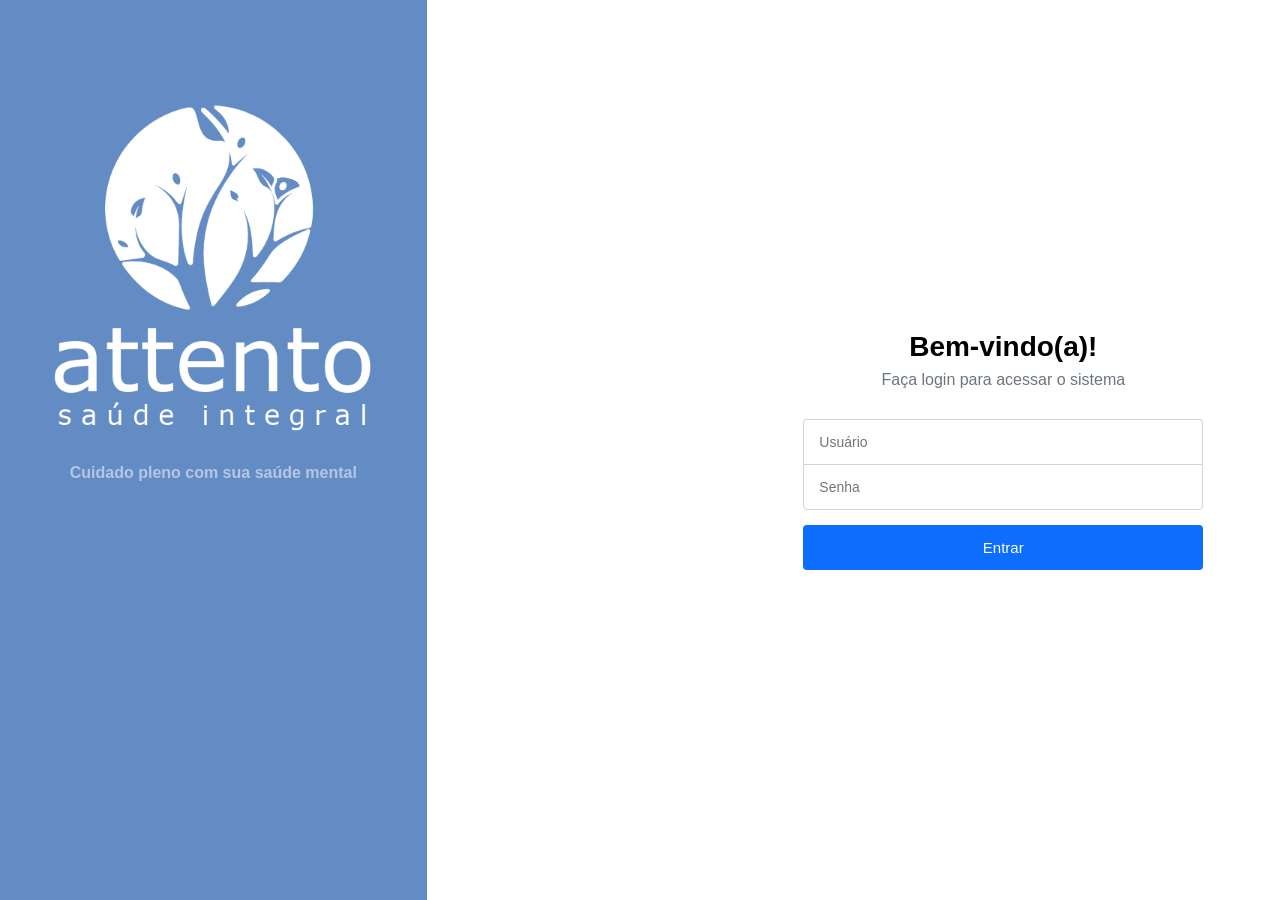
==== commit cc2ab05d: "Add files via upload" ====
--- a/index.html
+++ b/index.html
@@ -1,96 +1,38 @@
-<!DOCTYPE html>
-<html lang="pt-br">
-<head>
-  <meta charset="UTF-8">
-  <meta name="viewport" content="width=device-width, initial-scale=1.0">
-  <title>Attento - Salas</title>
-  <link rel="stylesheet" href="style.css">
-</head>
-<body>
-
-  <div class="app">
-
-    <!-- MENU LATERAL -->
-    <aside class="menu">
-      <div class="logo">
-        <span class="logo-icone"></span>
-        <span class="logo-texto">Attento</span>
-      </div>
-
-      <nav class="menu-lista">
-        <!-- cada item é um link pra sua página; "ativo" marca a página atual -->
-        <a class="menu-item" href="inicio.html">Início</a>
-        <a class="menu-item" href="unidades.html">Unidades</a>
-        <a class="menu-item ativo" href="index.html" aria-current="page">Salas</a>
-        <a class="menu-item" href="financeiro.html">Financeiro</a>
-        <a class="menu-item" href="conveniencia.html">Conveniência</a>
-      </nav>
-    </aside>
-
-    <!-- CONTEÚDO -->
-    <main class="conteudo">
-
-      <div class="topo-pagina">
-        <div>
-          <h1>Salas</h1>
-          <p class="subtitulo">Gerencie e visualize todas as salas das unidades.</p>
-        </div>
-        <button id="btnNovaSala" class="botao-principal">+ Cadastrar sala</button>
-      </div>
-
-      <!-- FILTROS -->
-      <div class="filtros">
-        <input type="text" id="campoBusca" placeholder="Buscar sala...">
-
-        <select id="filtroUnidade">
-          <option value="todas">Todas as unidades</option>
-          <option value="Unidade 1">Unidade 1</option>
-          <option value="Unidade 2">Unidade 2</option>
-        </select>
-
-        <select id="filtroStatus">
-          <option value="todos">Todos os status</option>
-          <option value="Ocupada">Ocupada</option>
-          <option value="Disponível">Disponível</option>
-          <option value="Reservada">Reservada</option>
-          <option value="Indisponível">Indisponível</option>
-        </select>
-      </div>
-
-      <!-- AQUI ENTRAM OS CARDS DAS SALAS -->
-      <div class="grade-salas" id="listaDeSalas">
-        <!-- os cards são criados pelo script.js (parte SALAS), olha lá o array "salas" -->
-      </div>
-
-    </main>
-  </div>
-
-  <!-- Um "modelo" de card, escondido, que o JS copia pra cada sala -->
-  <template id="modeloCard">
-    <div class="card-sala">
-      <div class="card-topo">
-        <h3 class="card-nome"></h3>
-        <span class="card-menu">⋯</span>
-      </div>
-      <p class="card-unidade"></p>
-
-      <div class="card-status">
-        <span class="bolinha-status"></span>
-        <span class="texto-status"></span>
-      </div>
-
-      <p class="card-profissional"></p>
-      <p class="card-horario"></p>
-
-      <button class="botao-detalhes">Ver detalhes →</button>
-    </div>
-  </template>
-
-  <!-- Mensagem que o JS mostra quando o filtro não encontra nenhuma sala -->
-  <template id="modeloVazio">
-    <p>Nenhuma sala encontrada com esse filtro.</p>
-  </template>
-
-  <script src="script.js"></script>
-</body>
-</html>
+<!DOCTYPE html>
+<html lang="pt-BR">
+<head>
+    <meta charset="UTF-8">
+    <meta name="viewport" content="width=device-width, initial-scale=1.0">
+    <title>Portal Attento</title>
+    <link rel="stylesheet" href="style.css">
+</head>
+<body>
+    
+    <div class="container">
+        <!-- Left Panel -->
+       <div class="lado-esquerdo" >
+       <img src="assets/web-app-manifest-512x512-white.png" alt="Logo completa" class="img-fluid" style="max-width:90%; max-height: 90%;">
+       <h4 style="color: #ffffff83; font-family: Verdana, 'Arial', sans-serif">Cuidado pleno com sua saúde mental</h4>
+    </div>
+    
+       <svg class="lineart" >
+        <image href="assets/web-app-manifest-512x512-white-lineart2.png" alt="Logo lineart"  /> 
+       </svg>
+          
+
+        <!-- Right Panel -->
+        <div class="lado-direito">
+            <div class="login-box">
+                <h2>Bem-vindo(a)!</h2>
+                <p>Faça login para acessar o sistema</p>
+                
+                <form class="login-form" action="dashboard.html">
+                    <input type="text" placeholder="Usuário" required>
+                    <input type="password" placeholder="Senha" required>
+                    <a href="www.google.com" target="_blank"><button type="submit">Entrar</button></a>
+                </form>
+            </div>
+        </div>
+    </div>
+</body>
+</html>
--- a/style.css
+++ b/style.css
@@ -1,326 +1,1393 @@
-/* ##########################################################
-   >>> INÍCIO DA PARTE INSERIDA: páginas Salas e Financeiro
-   Tudo daqui até o "FIM DA PARTE INSERIDA" é o CSS das páginas
-   index.html (Salas) e financeiro.html (Financeiro).
-   ########################################################## */
-
-/* ==========================================================
-   COMUM ÀS DUAS PÁGINAS
-   reset, menu lateral, topo, filtros e bolinha de status
-   ========================================================== */
-
-/* reset bem simples, só pra tirar as margens padrão do navegador */
-* {
-  margin: 0;
-  padding: 0;
-  box-sizing: border-box;
-  font-family: Arial, Helvetica, sans-serif;
-}
-
-/* cor da marca - trocando aqui, muda a sidebar inteira */
-:root {
-  --cor-marca: #2f4f9e;
-}
-
-body {
-  background-color: #f2f4f8;
-}
-
-.app {
-  display: flex;
-  min-height: 100vh;
-}
-
-/* ---------- MENU LATERAL ---------- */
-.menu {
-  width: 10%;
-  min-width: 140px; /* em tela pequena, 10% fica estreito demais pros nomes */
-  flex-shrink: 0;
-  background-color: var(--cor-marca);
-  color: white;
-  display: flex;
-  flex-direction: column;
-  padding: 20px 14px;
-}
-
-.logo {
-  display: flex;
-  align-items: center;
-  gap: 8px;
-  margin-bottom: 30px;
-  font-weight: bold;
-  font-size: 18px;
-}
-
-.menu-lista {
-  display: flex;
-  flex-direction: column;
-  gap: 4px;
-  flex: 1;
-}
-
-.menu-item {
-  display: block;
-  color: #d6ddf2;
-  text-decoration: none; /* tira o sublinhado padrão dos links */
-  padding: 10px 12px;
-  border-radius: 8px;
-  font-size: 14px;
-}
-
-/* branco transparente: clareia qualquer que seja a cor da marca */
-.menu-item:hover {
-  background-color: rgba(255, 255, 255, 0.12);
-}
-
-.menu-item.ativo {
-  background-color: white;
-  color: var(--cor-marca);
-  font-weight: bold;
-}
-
-/* ---------- CONTEÚDO ---------- */
-.conteudo {
-  flex: 1;
-  min-width: 0; /* deixa a tabela do financeiro rolar pro lado em tela pequena */
-  padding: 30px 40px;
-}
-
-.topo-pagina {
-  display: flex;
-  justify-content: space-between;
-  align-items: center;
-  margin-bottom: 20px;
-}
-
-.topo-pagina h1 {
-  font-size: 24px;
-  color: #1c2b4a;
-}
-
-.subtitulo {
-  color: #6b7280;
-  font-size: 14px;
-  margin-top: 4px;
-}
-
-.botao-principal {
-  background-color: #2f4f9e;
-  color: white;
-  border: none;
-  padding: 10px 18px;
-  border-radius: 8px;
-  cursor: pointer;
-  font-size: 14px;
-}
-
-.botao-principal:hover {
-  background-color: #24407f;
-}
-
-/* ---------- FILTROS ---------- */
-.filtros {
-  display: flex;
-  gap: 12px;
-  margin-bottom: 24px;
-}
-
-.filtros input,
-.filtros select {
-  padding: 10px 12px;
-  border: 1px solid #d7dbe3;
-  border-radius: 8px;
-  background-color: white;
-  font-size: 14px;
-}
-
-#campoBusca {
-  flex: 1;
-}
-
-/* ---------- BOLINHA DE STATUS (usada nas duas páginas) ---------- */
-.bolinha-status {
-  width: 9px;
-  height: 9px;
-  border-radius: 50%;
-  display: inline-block;
-  /* a bolinha pinta o fundo com a mesma cor do texto (currentColor) */
-  background-color: currentColor;
-}
-
-
-/* ==========================================================
-   PÁGINA SALAS (index.html)
-   cards das salas e cores dos status das salas
-   ========================================================== */
-
-/* ---------- CARDS DE SALA ---------- */
-.grade-salas {
-  display: grid;
-  grid-template-columns: repeat(auto-fit, minmax(230px, 1fr));
-  gap: 18px;
-}
-
-.card-sala {
-  background-color: white;
-  border: 1px solid #e4e7ee;
-  border-radius: 10px;
-  padding: 16px;
-}
-
-.card-topo {
-  display: flex;
-  justify-content: space-between;
-  align-items: center;
-}
-
-.card-nome {
-  font-size: 15px;
-  color: #1c2b4a;
-}
-
-.card-menu {
-  color: #9aa1af;
-  cursor: pointer;
-}
-
-.card-unidade {
-  color: #8a8f9c;
-  font-size: 13px;
-  margin-bottom: 10px;
-}
-
-.card-status {
-  display: flex;
-  align-items: center;
-  gap: 6px;
-  margin-bottom: 10px;
-  font-size: 13px;
-}
-
-/* cada status tem uma cor - o JS decide qual classe usar.
-   só "color" aqui: se pintar o fundo também, o texto some em cima da cor */
-.status-disponivel { color: #22a55e; } /* verde */
-.status-reservada { color: #e0a800; }  /* amarelo */
-.status-ocupada { color: #e0413a; }    /* vermelho */
-.status-indisponivel { color: #8a8f9c; } /* cinza */
-
-.card-profissional,
-.card-horario {
-  font-size: 13px;
-  color: #6b7280;
-  margin-bottom: 4px;
-}
-
-.botao-detalhes {
-  width: 100%;
-  margin-top: 12px;
-  padding: 8px;
-  background: white;
-  border: 1px solid #2f4f9e;
-  color: #2f4f9e;
-  border-radius: 8px;
-  cursor: pointer;
-  font-size: 13px;
-}
-
-.botao-detalhes:hover {
-  background-color: #eef2fc;
-}
-
-
-/* ==========================================================
-   PÁGINA FINANCEIRO (financeiro.html)
-   cards de resumo, tabela de pagamentos e cores dos status de pagamento
-   ========================================================== */
-
-/* ---------- CARDS DE RESUMO ---------- */
-.resumo {
-  display: grid;
-  grid-template-columns: repeat(auto-fit, minmax(200px, 1fr));
-  gap: 18px;
-  margin-bottom: 24px;
-}
-
-.card-resumo {
-  background-color: white;
-  border: 1px solid #e4e7ee;
-  border-radius: 10px;
-  padding: 16px;
-}
-
-.resumo-titulo {
-  color: #8a8f9c;
-  font-size: 13px;
-  margin-bottom: 6px;
-}
-
-.resumo-valor {
-  font-size: 22px;
-  font-weight: bold;
-  color: #1c2b4a;
-}
-
-/* ---------- TABELA DE PAGAMENTOS ---------- */
-.card-tabela {
-  background-color: white;
-  border: 1px solid #e4e7ee;
-  border-radius: 10px;
-  padding: 16px;
-  overflow-x: auto;
-}
-
-.card-tabela h2 {
-  font-size: 16px;
-  color: #1c2b4a;
-  margin-bottom: 12px;
-}
-
-.tabela {
-  width: 100%;
-  border-collapse: collapse;
-  font-size: 13px;
-}
-
-.tabela th {
-  text-align: left;
-  color: #6b7280;
-  font-weight: bold;
-  padding: 10px 12px;
-  background-color: #f2f4f8;
-  white-space: nowrap;
-}
-
-.tabela td {
-  padding: 12px;
-  color: #1c2b4a;
-  border-bottom: 1px solid #e4e7ee;
-  white-space: nowrap;
-}
-
-.tabela tbody tr:last-child td {
-  border-bottom: none;
-}
-
-.col-valor {
-  font-weight: bold;
-}
-
-.tabela .col-pagamento {
-  color: #8a8f9c;
-}
-
-.linha-status {
-  display: inline-flex;
-  align-items: center;
-  gap: 6px;
-}
-
-/* cada status tem uma cor - o JS decide qual classe usar */
-.status-pago { color: #22a55e; }
-.status-pendente { color: #e08a1e; }
-.status-atraso { color: #e0413a; }
-
-/* ##########################################################
-   <<< FIM DA PARTE INSERIDA: páginas Salas e Financeiro
-   ########################################################## */
+/* reset pra tirar as margens padrão do navegador */
+* {
+    margin: 0;
+    padding: 0;
+    box-sizing: border-box;
+    font-family: Arial, Helvetica, sans-serif;
+  }
+
+body {
+    background-color: #f2f4f8;
+    height: 100vh;
+    display: flex;
+  }
+
+.container {
+    display: flex;
+    width: 100%;
+    height: 100vh;
+  } 
+
+.app {
+    display: flex;
+    min-height: 100vh;
+  }
+/* >>> PARTE INSERIDA (Salas e Financeiro) - 22/10/2026
+   o "body { display: flex }" encolhia as páginas de Salas e Financeiro
+   para ~60% da tela; esta regra só vale nessas duas páginas */
+.app:has(#listaDeSalas),
+.app:has(#listaDePagamentos) {
+  width: 100%;
+}
+/* <<< FIM DA PARTE INSERIDA */
+/* ---------- UNIDADES---------- */
+
+.unidades-header {
+    display: flex;
+    justify-content: space-between;
+    align-items: flex-start;
+    margin-bottom: 30px;
+}
+
+.header-titles h1 {
+    font-size: 24px;
+    color: #1a233a;
+    font-weight: 700;
+    margin-bottom: 4px;
+}
+
+.header-titles p {
+    font-size: 14px;
+    color: var(--text-light);
+}
+
+.header-actions {
+    display: flex;
+    gap: 15px;
+    align-items: center;
+}
+
+.search-box {
+    display: flex;
+    align-items: center;
+    background: var(--white);
+    border: 1px solid #E5E7EB;
+    border-radius: 6px;
+    padding: 10px 15px;
+    gap: 10px;
+    color: #9CA3AF;
+}
+
+.search-box input {
+    border: none;
+    outline: none;
+    font-size: 14px;
+    width: 200px;
+    color: var(--text-dark);
+}
+
+.btn-primary {
+    background-color: var(--primary-blue);
+    color: var(--white);
+    border: none;
+    padding: 10px 20px;
+    border-radius: 6px;
+    font-size: 14px;
+    font-weight: 500;
+    cursor: pointer;
+    display: flex;
+    align-items: center;
+    gap: 8px;
+    transition: background-color 0.2s;
+}
+
+.btn-primary:hover {
+    background-color: #1e53a3;
+}
+
+/* unidades - Grid */
+.unidades-grid {
+    display: grid;
+    grid-template-columns: 1fr 1fr;
+    gap: 30px;
+}
+
+/* unidades - Cards */
+.unidade-card {
+    background: var(--white);
+    border-radius: 12px;
+    overflow: hidden;
+    box-shadow: 0 2px 10px rgba(0, 0, 0, 0.02);
+    border: 1px solid #F3F4F6;
+    display: flex;
+    flex-direction: column;
+}
+
+.unidade-img {
+    height: 180px;
+    background: linear-gradient(135deg, #E0E7FF 0%, #DBEAFE 100%);
+    display: flex;
+    align-items: center;
+    justify-content: center;
+    font-size: 40px;
+    color: #93C5FD;
+}
+
+.unidade-body {
+    padding: 24px;
+    display: flex;
+    flex-direction: column;
+    flex-grow: 1;
+}
+
+.unidade-title-row {
+    display: flex;
+    justify-content: space-between;
+    align-items: center;
+    margin-bottom: 8px;
+}
+
+.unidade-title-row h2 {
+    font-size: 18px;
+    font-weight: 700;
+    color: #111827;
+}
+
+.active-badge {
+    background: #D1FAE5;
+    color: #047857;
+    padding: 4px 12px;
+    border-radius: 20px;
+    font-size: 12px;
+    font-weight: 600;
+}
+
+.unidade-endereco {
+    font-size: 13px;
+    color: var(--text-light);
+    display: flex;
+    align-items: center;
+    gap: 8px;
+    margin-bottom: 24px;
+}
+
+.unidade-endereco i {
+    color: #9CA3AF;
+}
+
+.unidade-stats {
+    display: flex;
+    align-items: center;
+    justify-content: space-between;
+    margin-bottom: 24px;
+}
+
+.stat {
+    display: flex;
+    flex-direction: column;
+    align-items: center;
+    gap: 4px;
+    flex: 1;
+}
+
+.stat.divider {
+    flex: 0;
+    width: 1px;
+    height: 35px;
+    background-color: #E5E7EB;
+}
+
+.stat-val {
+    font-size: 18px;
+    font-weight: 700;
+    color: #111827;
+    display: flex;
+    align-items: center;
+    gap: 8px;
+}
+
+.stat-val i {
+    font-size: 14px;
+}
+
+.blue-icon { color: var(--blue-icon); }
+.orange-icon { color: var(--orange-icon); }
+.green-icon { color: var(--green-icon); }
+
+.stat-lbl {
+    font-size: 12px;
+    color: var(--text-light);
+}
+
+.btn-secondary {
+    width: 100%;
+    padding: 12px;
+    background-color: var(--secondary-blue);
+    color: var(--white);
+    border: none;
+    border-radius: 6px;
+    font-size: 14px;
+    font-weight: 500;
+    cursor: pointer;
+    display: flex;
+    align-items: center;
+    justify-content: center;
+    gap: 8px;
+    margin-top: auto;
+    transition: background-color 0.2s;
+}
+
+.btn-secondary:hover {
+    background-color: var(--primary-blue);
+}
+
+/* ---------- DASHBOARD ---------- */
+* {
+    margin: 0;
+    padding: 0;
+    box-sizing: border-box;
+    font-family: 'Segoe UI', Roboto, Helvetica, Arial, sans-serif;
+}
+
+body {
+    background-color: var(--bg-color);
+    color: var(--text-dark);
+    height: 100vh;
+    overflow: hidden;
+}
+
+.dashboard-container {
+    display: flex;
+    height: 100vh;
+    width: 100vw; 
+    max-width: 100%;
+}
+
+
+/* Main Content*/
+.main-content {
+    flex: 1; 
+    width: calc(100% - 250px); 
+    min-width: 0; 
+    padding: 20px 40px 40px 40px; 
+    overflow-y: auto;
+    overflow-x: hidden; /
+}
+
+/* Top Header */
+.top-header {
+    display: flex;
+    justify-content: space-between;
+    align-items: center;
+    padding: 20px 0;
+    margin-bottom: 20px;
+}
+
+.search-bar {
+    display: flex;
+    align-items: center;
+    color: var(--text-light);
+    gap: 10px;
+}
+
+.search-bar input {
+    border: none;
+    background: transparent;
+    outline: none;
+    font-size: 14px;
+    width: 250px;
+    color: var(--text-dark);
+}
+
+.user-profile {
+    display: flex;
+    align-items: center;
+    gap: 15px;
+}
+
+.notification-icon {
+    position: relative;
+    font-size: 20px;
+    color: var(--text-dark);
+    margin-right: 15px;
+    cursor: pointer;
+}
+
+.notification-icon .badge {
+    position: absolute;
+    top: 0;
+    right: -2px;
+    width: 8px;
+    height: 8px;
+    background-color: var(--primary-blue);
+    border-radius: 50%;
+}
+
+.avatar {
+    width: 36px;
+    height: 36px;
+    background-color: var(--primary-blue);
+    color: var(--white);
+    border-radius: 50%;
+    display: flex;
+    align-items: center;
+    justify-content: center;
+    font-size: 14px;
+    font-weight: 600;
+}
+
+.user-info {
+    display: flex;
+    flex-direction: column;
+}
+
+.user-name {
+    font-size: 14px;
+    font-weight: 600;
+    color: var(--text-dark);
+}
+
+.user-role {
+    font-size: 12px;
+    color: var(--text-light);
+    display: flex;
+    align-items: center;
+    gap: 5px;
+}
+
+/* Page Header */
+.page-header {
+    margin-bottom: 25px;
+}
+
+.page-header h1 {
+    font-size: 24px;
+    color: #1a233a;
+    font-weight: 700;
+    margin-bottom: 4px;
+}
+
+.page-header p {
+    font-size: 14px;
+    color: var(--text-light);
+}
+
+/* Card Base */
+.card {
+    background: var(--white);
+    border-radius: 12px;
+    padding: 20px;
+    box-shadow: 0 2px 10px rgba(0, 0, 0, 0.02);
+}
+
+/* KPI Cards Grid */
+.kpi-cards {
+    display: grid;
+    grid-template-columns: repeat(5, 1fr);
+    gap: 20px;
+    margin-bottom: 25px;
+}
+
+.kpi-card {
+    display: flex;
+    flex-direction: column;
+}
+
+.kpi-icon {
+    width: 32px;
+    height: 32px;
+    border-radius: 8px;
+    display: flex;
+    align-items: center;
+    justify-content: center;
+    margin-bottom: 15px;
+    font-size: 14px;
+}
+
+.kpi-icon.blue { background: #E0E7FF; color: #4338CA; }
+.kpi-icon.orange { background: #FFEDD5; color: #C2410C; }
+.kpi-icon.green { background: #D1FAE5; color: #047857; }
+.kpi-icon.yellow { background: #FEF3C7; color: #B45309; }
+
+.kpi-value {
+    font-size: 22px;
+    font-weight: 700;
+    color: #111827;
+    margin-bottom: 4px;
+}
+
+.kpi-label {
+    font-size: 13px;
+    color: var(--text-light);
+    margin-bottom: 8px;
+}
+
+.kpi-subtext {
+    font-size: 12px;
+    color: var(--text-light);
+    font-weight: 500;
+}
+
+.highlight-green { color: var(--green-text); }
+.highlight-red { color: var(--red-text); }
+
+/* Bottom Grid Layout */
+.bottom-grid {
+    display: grid;
+    grid-template-columns: 1.8fr 1fr;
+    gap: 20px;
+}
+
+.card-header {
+    display: flex;
+    justify-content: space-between;
+    align-items: center;
+    margin-bottom: 20px;
+}
+
+.card-header h2 {
+    font-size: 16px;
+    font-weight: 600;
+    color: #111827;
+}
+
+.view-all {
+    font-size: 13px;
+    color: var(--sidebar-bg);
+    text-decoration: none;
+    font-weight: 500;
+    display: flex;
+    align-items: center;
+    gap: 5px;
+}
+
+/* Agenda List */
+.agenda-list {
+    display: flex;
+    flex-direction: column;
+}
+
+.agenda-item {
+    display: flex;
+    align-items: center;
+    padding: 16px 0;
+    border-bottom: 1px solid #F3F4F6;
+    font-size: 13px;
+    color: var(--text-light);
+}
+
+.agenda-item:last-child {
+    border-bottom: none;
+}
+
+.agenda-item > span {
+    flex: 1;
+}
+
+.agenda-item .time { font-weight: 500; color: #374151; flex: 0.8; }
+.agenda-item .room.fw-bold { font-weight: 600; color: #111827; }
+.agenda-item .status-pill {
+    flex: 0.5;
+    text-align: right;
+    display: inline-flex;
+    align-items: center;
+    justify-content: center;
+    padding: 4px 10px;
+    border-radius: 12px;
+    font-size: 12px;
+    font-weight: 500;
+    gap: 6px;
+}
+
+.status-pill i { font-size: 6px; }
+.status-ocupada { background: var(--green-bg); color: var(--green-text); }
+.status-disponivel { background: var(--blue-bg); color: var(--blue-text); }
+
+/* Pendencias */
+.pendencias-list {
+    display: flex;
+    flex-direction: column;
+    gap: 20px;
+}
+
+.pendencia-item {
+    display: flex;
+    align-items: flex-start;
+    gap: 12px;
+}
+
+.p-icon {
+    width: 24px;
+    height: 24px;
+    display: flex;
+    align-items: center;
+    justify-content: center;
+    font-size: 14px;
+}
+
+.p-orange { color: var(--orange-icon); }
+.p-yellow { color: var(--yellow-icon); }
+
+.p-content {
+    display: flex;
+    flex-direction: column;
+}
+
+.p-title {
+    font-size: 13px;
+    font-weight: 500;
+    color: #111827;
+    margin-bottom: 2px;
+}
+
+.p-desc {
+    font-size: 12px;
+    color: var(--text-light);
+}
+
+
+
+/* ---------- MENU LATERAL ---------- */
+
+.menu {
+  width: 15%;
+  background-color: #5B88C5;
+  color: white;
+  display: flex;
+  flex-direction: column;
+  padding: 20px 14px;
+}
+
+.logo {
+  display: flex;
+  flex-direction: row !important; /* Força o alinhamento horizontal */
+  align-items: center; /* Centraliza verticalmente o ícone e o texto */
+  gap: 8px;
+  margin-bottom: 30px;
+  font-weight: bold;
+  font-size: 18px;
+  white-space: nowrap; 
+}
+
+.logo-icone {
+  width: 24px;
+  height: 24px;
+  flex-shrink: 0; 
+  display: flex;
+  align-items: center;
+  justify-content: center;
+}
+
+.logo-icone img {
+  width: 100%;
+  height: auto;
+  display: block;
+}
+
+a.menu-item {
+  text-decoration: none;
+  display: block;
+}
+
+.menu-lista {
+ display: flex;
+  flex-direction: column;
+  gap: 2px;
+  flex: 1;
+}
+
+.menu-item {
+  background: none;
+  border: none;
+  color: #d6ddf2;
+  text-align: left;
+  padding: 10px 12px;
+  border-radius: 8px;
+  cursor: pointer;
+  font-size: 14px;
+}
+
+.menu-item:hover {
+  background-color: #3d5ead;
+}
+
+.menu-item.ativo {
+  background-color: white;
+  color: #5B88C5;
+  font-weight: bold;
+}
+
+.menu-rodape {
+  display: flex;
+  flex-direction: column;
+  gap: 4px;
+}
+
+/* ---------- CONTEÚDO ---------- */
+
+.conteudo {
+  flex: 1; 
+  width: calc(100% - 220px);
+  min-width: 0; 
+  padding: 20px 40px 40px 40px; 
+  overflow-y: auto;
+  overflow-x: hidden; 
+    
+}
+
+.topo-pagina {
+  display: flex;
+  justify-content: space-between;
+  align-items: center;
+  margin-bottom: 20px;
+}
+
+.topo-pagina h1 {
+  font-size: 24px;
+  color: #1c2b4a;
+}
+
+.subtitulo {
+  color: #6b7280;
+  font-size: 14px;
+  margin-top: 4px;
+}
+
+.botao-principal {
+  background-color: #5B88C5;
+  color: white;
+  border: none;
+  padding: 10px 18px;
+  border-radius: 8px;
+  cursor: pointer;
+  font-size: 14px;
+}
+
+.botao-principal:hover {
+  background-color: #5B88C5;
+}
+
+.botao-secundario {
+  background-color: white;
+  color: #2f4f9e;
+  border: 1px solid #2f4f9e;
+  padding: 9px 15px;
+  border-radius: 8px;
+  cursor: pointer;
+  font-size: 13px;
+}
+
+.botao-secundario:hover {
+  background-color: #eef2fc;
+}
+
+/* ---------- LOGIN ---------- */
+
+.lado-esquerdo {
+  flex: 0 0 33.33%;
+  background-color: #638cc5; /* Base blue color */
+  display: flex;
+  flex-direction: column;
+  align-items: center;
+  padding-top: 80px;
+  position: relative;
+  overflow: hidden;
+  color: white;
+}
+
+
+.lado-direito {
+  flex: 1;
+  background-color: #ffffff;
+  display: flex;
+  justify-content: center;
+  align-items: center;
+}
+
+.login-box {
+  width: 100%;
+  max-width: 400px;
+  text-align: center;
+}
+
+.login-box h2 {
+  font-size: 28px;
+  color: #000;
+  font-weight: 600;
+  margin-bottom: 8px;
+}
+
+.login-box p {
+  font-size: 16px;
+  color: #6c757d;
+  margin-bottom: 30px;
+}
+
+.login-form {
+  display: flex;
+  flex-direction: column;
+  width: 100%;
+}
+
+.login-form input {
+  width: 100%;
+  padding: 14px 15px;
+  font-size: 14px;
+  border: 1px solid #ced4da;
+  outline: none;
+  transition: border-color 0.2s;
+}
+
+.login-form input:focus {
+   border-color: #1a73e8;
+}
+
+.login-form input[type="text"] {
+  border-top-left-radius: 4px;
+  border-top-right-radius: 4px;
+  border-bottom: none; 
+}
+
+.login-form input[type="password"] {
+  border-bottom-left-radius: 4px;
+  border-bottom-right-radius: 4px;
+  margin-bottom: 15px;
+}
+
+.login-form button {
+      width: 100%;
+      padding: 14px;
+      background-color: #0d6efd; 
+      color: #ffffff;
+      font-size: 15px;
+      font-weight: 500;
+      border: none;
+      border-radius: 4px;
+      cursor: pointer;
+      transition: background-color 0.2s;
+  }
+
+  .login-form button:hover {
+      background-color: #0b5ed7;
+  }
+
+
+/* ---------- RESUMO ---------- */
+    .resumo {
+      display: grid;
+      grid-template-columns: repeat(4, 1fr);
+      gap: 14px;
+      margin-bottom: 22px;
+    }
+
+    .card-resumo {
+      background-color: white;
+      border: 1px solid #e4e7ee;
+      border-radius: 10px;
+      padding: 17px;
+    }
+
+    .resumo-titulo {
+      display: block;
+      color: #6b7280;
+      font-size: 12px;
+      margin-bottom: 7px;
+    }
+
+    .card-resumo strong {
+      display: block;
+      color: #1c2b4a;
+      font-size: 22px;
+      margin-bottom: 3px;
+    }
+
+    .resumo-legenda {
+      color: #9aa1af;
+      font-size: 11px;
+    }
+
+/* ---------- FILTROS ---------- */
+
+.filtros {
+  display: flex;
+  gap: 12px;
+  margin-bottom: 22px;
+}
+
+.filtros input,
+.filtros select {
+  padding: 10px 12px;
+  border: 1px solid #d7dbe3;
+  border-radius: 8px;
+  background-color: white;
+  font-size: 14px;
+}
+
+#campoBusca {
+  flex: 1;
+}
+
+/* ---------- TÍTULOS ---------- */
+
+.titulo-secao {
+  display: flex;
+  justify-content: space-between;
+  align-items: center;
+  margin-bottom: 13px;
+}
+
+.titulo-secao h2 {
+  color: #1c2b4a;
+  font-size: 17px;
+}
+
+.titulo-secao > span {
+  color: #8a8f9c;
+  font-size: 12px;
+}
+
+.titulo-secao p {
+  color: #8a8f9c;
+  font-size: 12px;
+  margin-top: 3px;
+}
+
+.movimentacoes-titulo {
+  margin-top: 28px;
+}
+
+
+/* ---------- PRODUTOS ---------- */
+
+.grade-produtos {
+  display: grid;
+  grid-template-columns: repeat(3, 1fr);
+  gap: 12px;
+  height: 100vh;
+  width: calc(100vw - 220px);
+  overflow-y: auto;
+  overflow-x: hidden;
+}
+
+.card-produto {
+  background-color: white;
+  border: 1px solid #e4e7ee;
+  border-radius: 10px;
+  padding: 15px;
+  display: flex;
+  gap: 13px;
+  min-height: 145px;
+}
+
+.card-produto:hover {
+  border-color: #bdcbe3;
+}
+
+.produto-imagem {
+  width: 70px;
+  height: 70px;
+  flex-shrink: 0;
+  border-radius: 9px;
+  background-color: #eef2fc;
+  display: flex;
+  align-items: center;
+  justify-content: center;
+  font-size: 30px;
+}
+
+.produto-informacoes {
+  flex: 1;
+  min-width: 0;
+}
+
+.produto-topo {
+  display: flex;
+  justify-content: space-between;
+  align-items: center;
+}
+
+.produto-topo h3 {
+  color: #1c2b4a;
+  font-size: 14px;
+  white-space: nowrap;
+  overflow: hidden;
+  text-overflow: ellipsis;
+}
+
+.menu-produto {
+  font-size: 18px;
+}
+
+.produto-preco {
+  color: #1c2b4a;
+  font-size: 17px;
+  font-weight: bold;
+  margin-top: 7px;
+}
+
+.produto-estoque {
+  display: flex;
+  align-items: center;
+  gap: 5px;
+  margin-top: 8px;
+  font-size: 11px;
+}
+
+.bolinha-estoque {
+  width: 8px;
+  height: 8px;
+  border-radius: 50%;
+}
+.bolinha-estoque.estoque-disponivel {
+  background-color: #22a55e;
+}
+.bolinha-estoque.estoque-baixo {
+  background-color: #e08a1e;
+}
+.bolinha-estoque.estoque-indisponivel {
+  background-color: #e0413a;
+}
+
+.quantidade-estoque {
+  margin-left: 4px;
+}
+
+.botao-consumir {
+  width: 100%;
+  margin-top: 10px;
+  padding: 7px;
+  background: white;
+  border: 1px solid #2f4f9e;
+  color: #2f4f9e;
+  border-radius: 7px;
+  cursor: pointer;
+  font-size: 11px;
+}
+
+.botao-consumir:hover {
+  background-color: #eef2fc;
+}
+
+.sem-resultados {
+  color: #6b7280;
+  padding: 20px;
+}
+
+/* ---------- TABELA ---------- */
+
+.tabela-container {
+  background-color: white;
+  border: 1px solid #e4e7ee;
+  border-radius: 10px;
+  overflow: hidden;
+}
+
+table {
+  width: 100%;
+  border-collapse: collapse;
+  font-size: 13px;
+}
+
+th {
+  background-color: #f7f8fa;
+  color: #6b7280;
+  text-align: left;
+  padding: 12px 14px;
+  font-size: 12px;
+  font-weight: 600;
+  border-bottom: 1px solid #e4e7ee;
+}
+
+td {
+  padding: 12px 14px;
+  color: #4b5563;
+  border-bottom: 1px solid #eef0f3;
+}
+
+tr:last-child td {
+  border-bottom: none;
+}
+
+.status {
+  display: inline-block;
+  padding: 5px 9px;
+  border-radius: 20px;
+  font-size: 11px;
+  font-weight: bold;
+}
+
+.status.pago {
+  background-color: #e9f8ef;
+  color: #22a55e;
+}
+
+.status.pendente {
+  background-color: #fff4df;
+  color: #d27d13;
+}
+
+/* ---------- MODAIS ---------- */
+
+.modal-fundo {
+  position: fixed;
+  inset: 0;
+  background-color: rgba(20, 30, 50, 0.35);
+  display: none;
+  align-items: center;
+  justify-content: center;
+  z-index: 10;
+}
+
+.modal-fundo.aberto {
+  display: flex;
+}
+
+.modal {
+  width: 430px;
+  max-width: calc(100% - 30px);
+  background-color: white;
+  border-radius: 11px;
+  padding: 22px;
+}
+
+.modal-topo {
+  display: flex;
+  justify-content: space-between;
+  margin-bottom: 20px;
+}
+
+.modal-topo h2 {
+  color: #1c2b4a;
+  font-size: 18px;
+}
+
+.modal-topo p {
+  color: #6b7280;
+  font-size: 12px;
+  margin-top: 4px;
+}
+
+.fechar-modal {
+  border: none;
+  background: #f2f4f8;
+  color: #6b7280;
+  width: 30px;
+  height: 30px;
+  border-radius: 7px;
+  font-size: 20px;
+  cursor: pointer;
+}
+
+.modal label {
+  display: block;
+  color: #4b5563;
+  font-size: 12px;
+  font-weight: bold;
+  margin-bottom: 14px;
+}
+
+.modal input,
+.modal select {
+  display: block;
+  width: 100%;
+  margin-top: 6px;
+  padding: 10px;
+  border: 1px solid #d7dbe3;
+  border-radius: 7px;
+  font-size: 13px;
+}
+
+.modal-botoes {
+  display: flex;
+  justify-content: flex-end;
+  gap: 9px;
+  margin-top: 20px;
+}
+
+.botao-cancelar {
+  background: white;
+  color: #6b7280;
+  border: 1px solid #d7dbe3;
+  padding: 10px 15px;
+  border-radius: 8px;
+  cursor: pointer;
+}
+
+/* ##########################################################
+   >>> INÍCIO DA PARTE INSERIDA: páginas Salas e Financeiro
+   (salas.html e financeiro.html)
+   Inserido em: 22/10/2026
+
+   O que foi mudado neste arquivo:
+   - adicionado este bloco, com os estilos que só existem nas
+     páginas de Salas e Financeiro;
+   - logo depois do .app (começo do arquivo): adicionada a regra
+     .app:has(...), que só vale em Salas e Financeiro. Sem ela, o
+     "body { display: flex }" encolhia essas páginas para ~60% da tela;
+   - no MENU LATERAL: adicionada a regra a.menu-item, porque na sidebar
+     de Salas e Financeiro os itens são links <a> e sem ela ficariam
+     sublinhados (os <button> das outras páginas não mudam);
+   - as partes comuns (reset, sidebar, conteúdo, filtros, resumo e
+     tabela) usam as regras que já existiam neste arquivo;
+   - nenhuma regra que já existia foi alterada ou removida.
+   ########################################################## */
+
+/* ---------- SALAS E FINANCEIRO (bolinha de status) ---------- */
+.bolinha-status {
+  width: 9px;
+  height: 9px;
+  border-radius: 50%;
+  display: inline-block;
+  /* a bolinha pinta o fundo com a mesma cor do texto (currentColor) */
+  background-color: currentColor;
+}
+
+/* ---------- SALAS (salas.html) ---------- */
+/* ---------- CARDS DE SALA ---------- */
+.grade-salas {
+  display: grid;
+  grid-template-columns: repeat(auto-fit, minmax(230px, 1fr));
+  gap: 18px;
+}
+
+.card-sala {
+  background-color: white;
+  border: 1px solid #e4e7ee;
+  border-radius: 10px;
+  padding: 16px;
+}
+
+.card-topo {
+  display: flex;
+  justify-content: space-between;
+  align-items: center;
+}
+
+.card-nome {
+  font-size: 15px;
+  color: #1c2b4a;
+}
+
+.card-menu {
+  color: #9aa1af;
+  cursor: pointer;
+}
+
+.card-unidade {
+  color: #8a8f9c;
+  font-size: 13px;
+  margin-bottom: 10px;
+}
+
+.card-status {
+  display: flex;
+  align-items: center;
+  gap: 6px;
+  margin-bottom: 10px;
+  font-size: 13px;
+}
+
+/* cada status tem uma cor - o JS decide qual classe usar.
+   só "color" aqui: se pintar o fundo também, o texto some em cima da cor.
+   (".card-status" na frente para não mudar o .status-ocupada e o
+   .status-disponivel do DASHBOARD, que usam os mesmos nomes) */
+.card-status.status-disponivel { color: #22a55e; } /* verde */
+.card-status.status-reservada { color: #e0a800; }  /* amarelo */
+.card-status.status-ocupada { color: #e0413a; }    /* vermelho */
+.card-status.status-indisponivel { color: #8a8f9c; } /* cinza */
+
+.card-profissional,
+.card-horario {
+  font-size: 13px;
+  color: #6b7280;
+  margin-bottom: 4px;
+}
+
+.botao-detalhes {
+  width: 100%;
+  margin-top: 12px;
+  padding: 8px;
+  background: white;
+  border: 1px solid #2f4f9e;
+  color: #2f4f9e;
+  border-radius: 8px;
+  cursor: pointer;
+  font-size: 13px;
+}
+
+.botao-detalhes:hover {
+  background-color: #eef2fc;
+}
+
+/* ---------- FINANCEIRO (financeiro.html) ---------- */
+/* ---------- CARDS DE RESUMO ---------- */
+/* o layout dos cards (.resumo, .card-resumo, .resumo-titulo)
+   vem da seção RESUMO, aqui fica só o valor */
+.resumo-valor {
+  font-size: 22px;
+  font-weight: bold;
+  color: #1c2b4a;
+}
+
+/* ---------- TABELA DE PAGAMENTOS ---------- */
+.card-tabela {
+  background-color: white;
+  border: 1px solid #e4e7ee;
+  border-radius: 10px;
+  padding: 16px;
+  overflow-x: auto;
+}
+
+.card-tabela h2 {
+  font-size: 16px;
+  color: #1c2b4a;
+  margin-bottom: 12px;
+}
+
+.tabela {
+  width: 100%;
+  border-collapse: collapse;
+  font-size: 13px;
+}
+
+.tabela th {
+  text-align: left;
+  color: #6b7280;
+  font-weight: bold;
+  padding: 10px 12px;
+  background-color: #f2f4f8;
+  white-space: nowrap;
+}
+
+.tabela td {
+  padding: 12px;
+  color: #1c2b4a;
+  border-bottom: 1px solid #e4e7ee;
+  white-space: nowrap;
+}
+
+.tabela tbody tr:last-child td {
+  border-bottom: none;
+}
+
+.col-valor {
+  font-weight: bold;
+}
+
+.tabela .col-pagamento {
+  color: #8a8f9c;
+}
+
+.linha-status {
+  display: inline-flex;
+  align-items: center;
+  gap: 6px;
+}
+
+/* cada status tem uma cor - o JS decide qual classe usar */
+.status-pago { color: #22a55e; }
+.status-pendente { color: #e08a1e; }
+.status-atraso { color: #e0413a; }
+
+/* ##########################################################
+   <<< FIM DA PARTE INSERIDA: páginas Salas e Financeiro
+   ########################################################## */
+
+/* ---------- RESPONSIVO ---------- */
+
+@media (max-width: 1100px) {
+
+  .resumo {
+    grid-template-columns: repeat(2, 1fr);
+  }
+
+  .grade-produtos {
+    grid-template-columns: repeat(2, 1fr);
+  }
+
+}
+
+@media (max-width: 750px) {
+
+  .menu {
+    width: 180px;
+  }
+
+  .conteudo {
+    padding: 25px 20px;
+  }
+
+  .grade-produtos {
+    grid-template-columns: 1fr;
+  }
+
+}
+
+@media (max-width: 600px) {
+
+  .menu {
+    width: 70px;
+    padding: 20px 8px;
+  }
+
+  .logo-texto {
+    display: none;
+  }
+
+  .menu-item {
+    font-size: 0;
+    text-align: center;
+  }
+
+  .menu-item.ativo {
+    font-size: 0;
+  }
+
+  .conteudo {
+    padding: 20px 15px;
+  }
+
+  .resumo {
+    grid-template-columns: 1fr;
+  }
+
+  .topo-pagina {
+    align-items: flex-start;
+    gap: 15px;
+    flex-direction: column;
+  }
+
+  .filtros {
+    flex-direction: column;
+  }
+
+  .tabela-container {
+    overflow-x: auto;
+  }
+
+  table {
+    min-width: 700px;
+  }
+
+  @media (max-width: 900px) {
+    .container {
+        flex-direction: column;
+    }
+    .lado-esquerdo {
+        flex: 0 0 auto;
+        padding: 50px 20px;
+    }
+    .lado-direito {
+        padding: 50px 20px;
+    }
+    .menu {
+        width: 80px; 
+        align-items: center;
+    }
+
+    .menu-item {
+        padding: 10px 0;
+        display: none;
+    }
+
+    .menu-lista li.active {
+        border-radius: 0;
+        margin-right: 0;
+        border-left: 4px solid var(--white);
+    }
+
+    .main-content {
+        width: calc(100% - 80px);
+    }
+}
+}
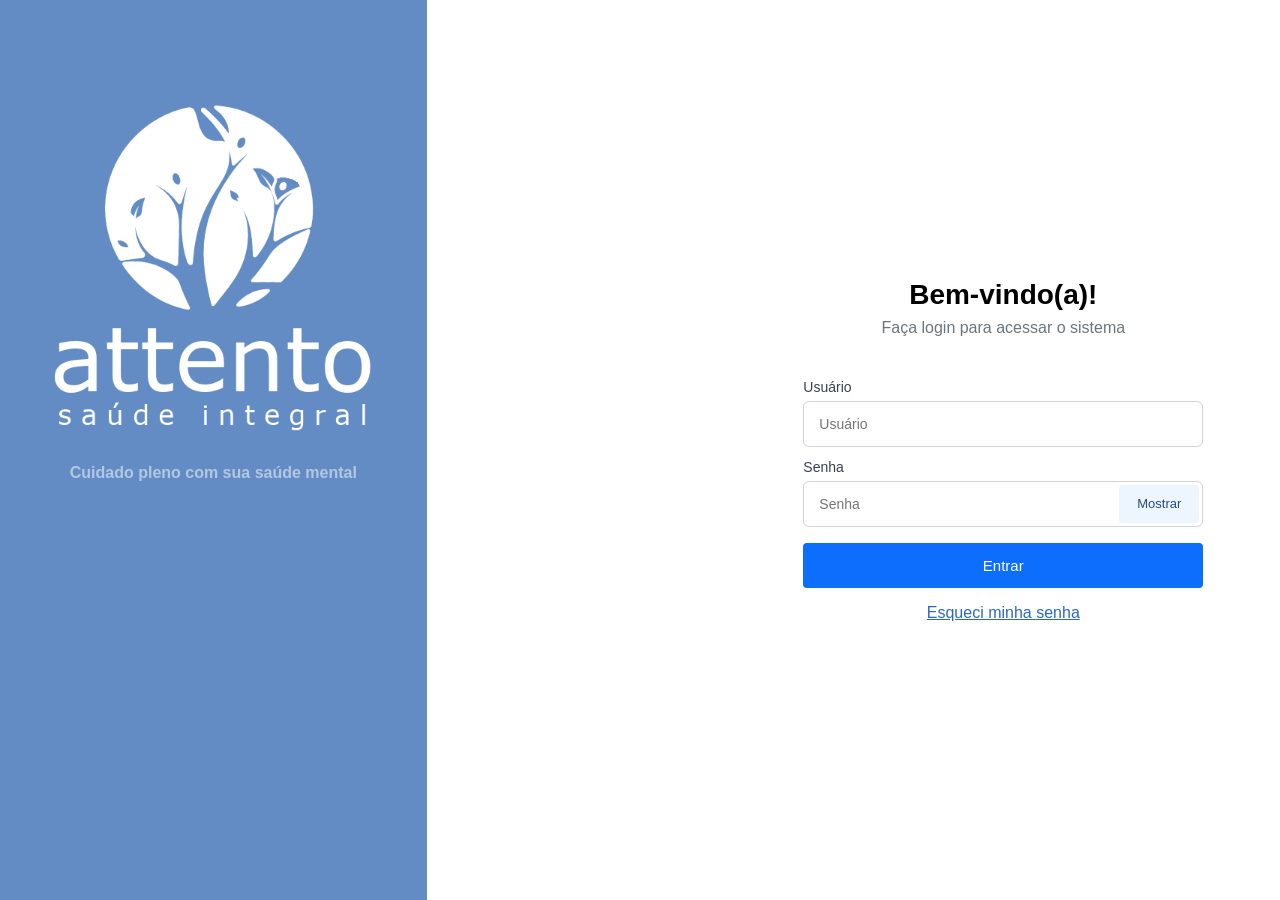
==== commit a1eb1f9d: "Add files via upload" ====
--- a/index.html
+++ b/index.html
@@ -5,14 +5,15 @@
     <meta name="viewport" content="width=device-width, initial-scale=1.0">
     <title>Portal Attento</title>
     <link rel="stylesheet" href="style.css">
+<script src="script.js" defer></script>
 </head>
-<body>
+<body class="pagina-login">
     
     <div class="container">
         <!-- Left Panel -->
        <div class="lado-esquerdo" >
-       <img src="assets/web-app-manifest-512x512-white.png" alt="Logo completa" class="img-fluid" style="max-width:90%; max-height: 90%;">
-       <h4 style="color: #ffffff83; font-family: Verdana, 'Arial', sans-serif">Cuidado pleno com sua saúde mental</h4>
+       <img src="assets/web-app-manifest-512x512-white.png" alt="Logo completa" class="img-fluid">
+       <h4>Cuidado pleno com sua saúde mental</h4>
     </div>
     
        <svg class="lineart" >
@@ -27,12 +28,13 @@
                 <p>Faça login para acessar o sistema</p>
                 
                 <form class="login-form" action="dashboard.html">
-                    <input type="text" placeholder="Usuário" required>
-                    <input type="password" placeholder="Senha" required>
-                    <a href="www.google.com" target="_blank"><button type="submit">Entrar</button></a>
+                    <label for="usuarioLogin">Usuário</label><input type="text" id="usuarioLogin" autocomplete="username" placeholder="Usuário" required>
+                    <label for="senhaLogin">Senha</label><div class="campo-senha"><input type="password" id="senhaLogin" autocomplete="current-password" placeholder="Senha" required><button type="button" id="btnMostrarSenha" aria-controls="senhaLogin" aria-label="Mostrar senha" aria-pressed="false">Mostrar</button></div>
+                    <button type="submit">Entrar</button><a href="#dialogRecuperacao" id="recuperarSenha" class="recuperar-senha" aria-haspopup="dialog" aria-controls="dialogRecuperacao">Esqueci minha senha</a>
                 </form>
             </div>
         </div>
     </div>
+<dialog id="dialogRecuperacao" class="modal" aria-labelledby="dialogRecuperacaoTitulo"><div class="modal-topo"><h2 id="dialogRecuperacaoTitulo">Recuperação de senha</h2><button type="button" class="fechar-modal" data-fechar="dialogRecuperacao" aria-label="Fechar Recuperação de senha">×</button></div><p>Para recuperar sua senha, entre em contato com o administrador do sistema.</p><form method="dialog" class="modal-botoes"><button class="botao-principal" autofocus>Entendi</button></form></dialog>
 </body>
 </html>
--- a/style.css
+++ b/style.css
@@ -1,591 +1,1226 @@
-/* reset pra tirar as margens padrão do navegador */
+/* 16/11/2026 — Índice atual: Compartilhados; Sidebar e aparência; Configurações; Login; Unidades; Dashboard; Salas; Financeiro; Conveniência.
+ * Os índices e comentários antigos foram preservados como referência histórica.
+ * Dentro de cada categoria, a ordem relativa das regras e suas condições de mídia foi mantida. */
+
+/* ==========================================================
+   16/11/2026 — COMPARTILHADOS
+   Estrutura, componentes reutilizados, acessibilidade, feedback e tema geral.
+========================================================== */
+
+/*
+ * ==========================================================
+ * STYLE UNIFICADO
+ * ==========================================================
+ * Organização do arquivo:
+ *
+ *   1. BASE            -> reset, body e containers principais
+ *   2. COMPARTILHADO   -> menu lateral, conteúdo, botões, filtros,
+ *                         resumo, títulos, tabela, modais e bolinha
+ *                         de status (usados por mais de uma página)
+ *   3. LOGIN           -> tela de login
+ *   4. UNIDADES        -> página de unidades
+ *   5. DASHBOARD       -> página inicial / painel
+ *   6. SALAS           -> salas.html
+ *   7. FINANCEIRO      -> financeiro.html
+ *   8. CONVENIÊNCIA    -> página de produtos e consumo
+ *   9. RESPONSIVO      -> ajustes para telas menores
+ */
+/* ==========================================================
+   1. BASE
+========================================================== */
+/* Reset: tira margens/paddings padrão do navegador e define a fonte. */
 * {
-    margin: 0;
-    padding: 0;
-    box-sizing: border-box;
-    font-family: Arial, Helvetica, sans-serif;
-  }
-
+  margin: 0;
+  padding: 0;
+  box-sizing: border-box;
+  font-family: 'Segoe UI', Roboto, Helvetica, Arial, sans-serif;
+}
+
+/* Corpo da página: layout em linha (menu + conteúdo) sem rolagem própria. */
 body {
-    background-color: #f2f4f8;
-    height: 100vh;
-    display: flex;
-  }
-
-.container {
-    display: flex;
-    width: 100%;
-    height: 100vh;
-  } 
-
+  background-color: var(--bg-color);
+  color: var(--text-dark);
+  height: 100vh;
+  display: flex;
+  overflow: hidden;
+}
+
+/* Estrutura principal das páginas com menu lateral. */
 .app {
-    display: flex;
-    min-height: 100vh;
-  }
-/* >>> PARTE INSERIDA (Salas e Financeiro) - 22/10/2026
-   o "body { display: flex }" encolhia as páginas de Salas e Financeiro
-   para ~60% da tela; esta regra só vale nessas duas páginas */
+  display: flex;
+  min-height: 100vh;
+}
+
+/*
+ * O "body { display: flex }" encolhia as páginas de Salas e Financeiro
+ * para ~60% da tela; esta regra só vale nessas duas páginas.
+ */
 .app:has(#listaDeSalas),
 .app:has(#listaDePagamentos) {
   width: 100%;
 }
-/* <<< FIM DA PARTE INSERIDA */
-/* ---------- UNIDADES---------- */
-
-.unidades-header {
-    display: flex;
-    justify-content: space-between;
-    align-items: flex-start;
-    margin-bottom: 30px;
-}
-
-.header-titles h1 {
-    font-size: 24px;
-    color: #1a233a;
-    font-weight: 700;
-    margin-bottom: 4px;
-}
-
-.header-titles p {
-    font-size: 14px;
-    color: var(--text-light);
-}
-
-.header-actions {
-    display: flex;
-    gap: 15px;
-    align-items: center;
-}
-
-.search-box {
-    display: flex;
-    align-items: center;
-    background: var(--white);
-    border: 1px solid #E5E7EB;
-    border-radius: 6px;
-    padding: 10px 15px;
-    gap: 10px;
-    color: #9CA3AF;
-}
-
-.search-box input {
-    border: none;
-    outline: none;
-    font-size: 14px;
-    width: 200px;
-    color: var(--text-dark);
-}
-
-.btn-primary {
-    background-color: var(--primary-blue);
-    color: var(--white);
-    border: none;
-    padding: 10px 20px;
-    border-radius: 6px;
-    font-size: 14px;
-    font-weight: 500;
-    cursor: pointer;
-    display: flex;
-    align-items: center;
-    gap: 8px;
-    transition: background-color 0.2s;
-}
-
-.btn-primary:hover {
-    background-color: #1e53a3;
-}
-
-/* unidades - Grid */
-.unidades-grid {
-    display: grid;
-    grid-template-columns: 1fr 1fr;
-    gap: 30px;
-}
-
-/* unidades - Cards */
-.unidade-card {
-    background: var(--white);
-    border-radius: 12px;
-    overflow: hidden;
-    box-shadow: 0 2px 10px rgba(0, 0, 0, 0.02);
-    border: 1px solid #F3F4F6;
-    display: flex;
-    flex-direction: column;
-}
-
-.unidade-img {
-    height: 180px;
-    background: linear-gradient(135deg, #E0E7FF 0%, #DBEAFE 100%);
-    display: flex;
-    align-items: center;
-    justify-content: center;
-    font-size: 40px;
-    color: #93C5FD;
-}
-
-.unidade-body {
-    padding: 24px;
-    display: flex;
-    flex-direction: column;
-    flex-grow: 1;
-}
-
-.unidade-title-row {
-    display: flex;
-    justify-content: space-between;
-    align-items: center;
-    margin-bottom: 8px;
-}
-
-.unidade-title-row h2 {
-    font-size: 18px;
-    font-weight: 700;
-    color: #111827;
-}
-
-.active-badge {
-    background: #D1FAE5;
-    color: #047857;
-    padding: 4px 12px;
-    border-radius: 20px;
-    font-size: 12px;
-    font-weight: 600;
-}
-
-.unidade-endereco {
-    font-size: 13px;
-    color: var(--text-light);
-    display: flex;
-    align-items: center;
-    gap: 8px;
-    margin-bottom: 24px;
-}
-
-.unidade-endereco i {
-    color: #9CA3AF;
-}
-
-.unidade-stats {
-    display: flex;
-    align-items: center;
-    justify-content: space-between;
-    margin-bottom: 24px;
-}
-
-.stat {
-    display: flex;
-    flex-direction: column;
-    align-items: center;
-    gap: 4px;
-    flex: 1;
-}
-
-.stat.divider {
-    flex: 0;
-    width: 1px;
-    height: 35px;
-    background-color: #E5E7EB;
-}
-
-.stat-val {
-    font-size: 18px;
-    font-weight: 700;
-    color: #111827;
-    display: flex;
-    align-items: center;
-    gap: 8px;
-}
-
-.stat-val i {
-    font-size: 14px;
-}
-
-.blue-icon { color: var(--blue-icon); }
-.orange-icon { color: var(--orange-icon); }
-.green-icon { color: var(--green-icon); }
-
-.stat-lbl {
-    font-size: 12px;
-    color: var(--text-light);
-}
-
-.btn-secondary {
-    width: 100%;
-    padding: 12px;
-    background-color: var(--secondary-blue);
-    color: var(--white);
-    border: none;
-    border-radius: 6px;
-    font-size: 14px;
-    font-weight: 500;
-    cursor: pointer;
-    display: flex;
-    align-items: center;
-    justify-content: center;
-    gap: 8px;
-    margin-top: auto;
-    transition: background-color 0.2s;
-}
-
-.btn-secondary:hover {
-    background-color: var(--primary-blue);
-}
-
-/* ---------- DASHBOARD ---------- */
-* {
-    margin: 0;
-    padding: 0;
-    box-sizing: border-box;
-    font-family: 'Segoe UI', Roboto, Helvetica, Arial, sans-serif;
-}
-
-body {
-    background-color: var(--bg-color);
-    color: var(--text-dark);
-    height: 100vh;
-    overflow: hidden;
-}
-
-.dashboard-container {
-    display: flex;
-    height: 100vh;
-    width: 100vw; 
-    max-width: 100%;
-}
-
-
-/* Main Content*/
-.main-content {
-    flex: 1; 
-    width: calc(100% - 250px); 
-    min-width: 0; 
-    padding: 20px 40px 40px 40px; 
-    overflow-y: auto;
-    overflow-x: hidden; /
-}
-
-/* Top Header */
-.top-header {
-    display: flex;
-    justify-content: space-between;
-    align-items: center;
-    padding: 20px 0;
-    margin-bottom: 20px;
-}
-
-.search-bar {
-    display: flex;
-    align-items: center;
-    color: var(--text-light);
-    gap: 10px;
-}
-
-.search-bar input {
-    border: none;
-    background: transparent;
-    outline: none;
-    font-size: 14px;
-    width: 250px;
-    color: var(--text-dark);
-}
-
-.user-profile {
-    display: flex;
-    align-items: center;
-    gap: 15px;
-}
-
-.notification-icon {
-    position: relative;
-    font-size: 20px;
-    color: var(--text-dark);
-    margin-right: 15px;
-    cursor: pointer;
-}
-
-.notification-icon .badge {
-    position: absolute;
-    top: 0;
-    right: -2px;
-    width: 8px;
-    height: 8px;
-    background-color: var(--primary-blue);
-    border-radius: 50%;
-}
-
-.avatar {
-    width: 36px;
-    height: 36px;
-    background-color: var(--primary-blue);
-    color: var(--white);
-    border-radius: 50%;
-    display: flex;
-    align-items: center;
-    justify-content: center;
-    font-size: 14px;
-    font-weight: 600;
-}
-
-.user-info {
-    display: flex;
-    flex-direction: column;
-}
-
-.user-name {
-    font-size: 14px;
-    font-weight: 600;
-    color: var(--text-dark);
-}
-
-.user-role {
-    font-size: 12px;
-    color: var(--text-light);
-    display: flex;
-    align-items: center;
-    gap: 5px;
-}
-
-/* Page Header */
-.page-header {
-    margin-bottom: 25px;
-}
-
-.page-header h1 {
-    font-size: 24px;
-    color: #1a233a;
-    font-weight: 700;
-    margin-bottom: 4px;
-}
-
-.page-header p {
-    font-size: 14px;
-    color: var(--text-light);
-}
-
-/* Card Base */
-.card {
-    background: var(--white);
-    border-radius: 12px;
-    padding: 20px;
-    box-shadow: 0 2px 10px rgba(0, 0, 0, 0.02);
-}
-
-/* KPI Cards Grid */
-.kpi-cards {
-    display: grid;
-    grid-template-columns: repeat(5, 1fr);
-    gap: 20px;
-    margin-bottom: 25px;
-}
-
-.kpi-card {
-    display: flex;
-    flex-direction: column;
-}
-
-.kpi-icon {
-    width: 32px;
-    height: 32px;
-    border-radius: 8px;
-    display: flex;
-    align-items: center;
-    justify-content: center;
-    margin-bottom: 15px;
-    font-size: 14px;
-}
-
-.kpi-icon.blue { background: #E0E7FF; color: #4338CA; }
-.kpi-icon.orange { background: #FFEDD5; color: #C2410C; }
-.kpi-icon.green { background: #D1FAE5; color: #047857; }
-.kpi-icon.yellow { background: #FEF3C7; color: #B45309; }
-
-.kpi-value {
-    font-size: 22px;
-    font-weight: 700;
-    color: #111827;
-    margin-bottom: 4px;
-}
-
-.kpi-label {
-    font-size: 13px;
-    color: var(--text-light);
-    margin-bottom: 8px;
-}
-
-.kpi-subtext {
-    font-size: 12px;
-    color: var(--text-light);
-    font-weight: 500;
-}
-
-.highlight-green { color: var(--green-text); }
-.highlight-red { color: var(--red-text); }
-
-/* Bottom Grid Layout */
-.bottom-grid {
-    display: grid;
-    grid-template-columns: 1.8fr 1fr;
-    gap: 20px;
-}
-
-.card-header {
-    display: flex;
-    justify-content: space-between;
-    align-items: center;
-    margin-bottom: 20px;
-}
-
-.card-header h2 {
-    font-size: 16px;
-    font-weight: 600;
-    color: #111827;
-}
-
-.view-all {
-    font-size: 13px;
-    color: var(--sidebar-bg);
-    text-decoration: none;
-    font-weight: 500;
-    display: flex;
-    align-items: center;
-    gap: 5px;
-}
-
-/* Agenda List */
-.agenda-list {
-    display: flex;
-    flex-direction: column;
-}
-
-.agenda-item {
-    display: flex;
-    align-items: center;
-    padding: 16px 0;
-    border-bottom: 1px solid #F3F4F6;
-    font-size: 13px;
-    color: var(--text-light);
-}
-
-.agenda-item:last-child {
-    border-bottom: none;
-}
-
-.agenda-item > span {
-    flex: 1;
-}
-
-.agenda-item .time { font-weight: 500; color: #374151; flex: 0.8; }
-.agenda-item .room.fw-bold { font-weight: 600; color: #111827; }
-.agenda-item .status-pill {
-    flex: 0.5;
-    text-align: right;
-    display: inline-flex;
-    align-items: center;
-    justify-content: center;
-    padding: 4px 10px;
-    border-radius: 12px;
-    font-size: 12px;
-    font-weight: 500;
-    gap: 6px;
-}
-
-.status-pill i { font-size: 6px; }
-.status-ocupada { background: var(--green-bg); color: var(--green-text); }
-.status-disponivel { background: var(--blue-bg); color: var(--blue-text); }
-
-/* Pendencias */
-.pendencias-list {
-    display: flex;
-    flex-direction: column;
-    gap: 20px;
-}
-
-.pendencia-item {
-    display: flex;
-    align-items: flex-start;
-    gap: 12px;
-}
-
-.p-icon {
-    width: 24px;
-    height: 24px;
-    display: flex;
-    align-items: center;
-    justify-content: center;
-    font-size: 14px;
-}
-
-.p-orange { color: var(--orange-icon); }
-.p-yellow { color: var(--yellow-icon); }
-
-.p-content {
-    display: flex;
-    flex-direction: column;
-}
-
-.p-title {
-    font-size: 13px;
-    font-weight: 500;
-    color: #111827;
-    margin-bottom: 2px;
-}
-
-.p-desc {
-    font-size: 12px;
-    color: var(--text-light);
-}
-
-
-
-/* ---------- MENU LATERAL ---------- */
-
-.menu {
-  width: 15%;
+
+/* ---------- CONTEÚDO ---------- */
+/* Área principal à direita do menu. */
+.conteudo {
+  flex: 1;
+  width: calc(100% - 220px);
+  min-width: 0;
+  padding: 20px 40px 40px 40px;
+  overflow-y: auto;
+  overflow-x: hidden;
+}
+
+/* Topo da página: título à esquerda, botão à direita. */
+.topo-pagina {
+  display: flex;
+  justify-content: space-between;
+  align-items: center;
+  margin-bottom: 20px;
+}
+
+/* 16/11/2026 — Define a apresentação deste componente reutilizado entre páginas. */
+.topo-pagina h1 {
+  font-size: 24px;
+  color: #1c2b4a;
+}
+
+/* 16/11/2026 — Define a apresentação deste componente reutilizado entre páginas. */
+.subtitulo {
+  color: #6b7280;
+  font-size: 14px;
+  margin-top: 4px;
+}
+
+/* ---------- BOTÕES ---------- */
+/* Botão de ação principal (azul). */
+.botao-principal {
   background-color: #5B88C5;
   color: white;
+  border: none;
+  padding: 10px 18px;
+  border-radius: 8px;
+  cursor: pointer;
+  font-size: 14px;
+}
+
+/* 16/11/2026 — Realça a interação ao passar o ponteiro sobre o elemento. */
+.botao-principal:hover {
+  background-color: #5B88C5;
+}
+
+/* Botão secundário (contorno azul). */
+.botao-secundario {
+  background-color: white;
+  color: #2f4f9e;
+  border: 1px solid #2f4f9e;
+  padding: 9px 15px;
+  border-radius: 8px;
+  cursor: pointer;
+  font-size: 13px;
+}
+
+/* 16/11/2026 — Realça a interação ao passar o ponteiro sobre o elemento. */
+.botao-secundario:hover {
+  background-color: #eef2fc;
+}
+
+/* ---------- RESUMO (cards de totais) ---------- */
+/* Grade com os cards de resumo no topo da página. */
+.resumo {
+  display: grid;
+  grid-template-columns: repeat(4, 1fr);
+  gap: 14px;
+  margin-bottom: 22px;
+}
+
+/* 16/11/2026 — Define a apresentação deste componente reutilizado entre páginas. */
+.card-resumo {
+  background-color: white;
+  border: 1px solid #e4e7ee;
+  border-radius: 10px;
+  padding: 17px;
+}
+
+/* 16/11/2026 — Define a apresentação deste componente reutilizado entre páginas. */
+.resumo-titulo {
+  display: block;
+  color: #6b7280;
+  font-size: 12px;
+  margin-bottom: 7px;
+}
+
+/* 16/11/2026 — Define a apresentação deste componente reutilizado entre páginas. */
+.card-resumo strong {
+  display: block;
+  color: #1c2b4a;
+  font-size: 22px;
+  margin-bottom: 3px;
+}
+
+/* 16/11/2026 — Define a apresentação deste componente reutilizado entre páginas. */
+.resumo-legenda {
+  color: #9aa1af;
+  font-size: 11px;
+}
+
+/* ---------- FILTROS ---------- */
+/* Barra de busca e selects de filtro. */
+.filtros {
+  display: flex;
+  gap: 12px;
+  margin-bottom: 22px;
+}
+
+/* 16/11/2026 — Alinha os campos de busca, seleção e ordenação. */
+.filtros input,
+.filtros select {
+  padding: 10px 12px;
+  border: 1px solid #d7dbe3;
+  border-radius: 8px;
+  background-color: white;
+  font-size: 14px;
+}
+
+/* 16/11/2026 — Define a apresentação deste componente reutilizado entre páginas. */
+#campoBusca {
+  flex: 1;
+}
+
+/* ---------- TÍTULOS DE SEÇÃO ---------- */
+/* Título de uma seção com contador/legenda ao lado. */
+.titulo-secao {
+  display: flex;
+  justify-content: space-between;
+  align-items: center;
+  margin-bottom: 13px;
+}
+
+/* 16/11/2026 — Define a apresentação deste componente reutilizado entre páginas. */
+.titulo-secao h2 {
+  color: #1c2b4a;
+  font-size: 17px;
+}
+
+/* 16/11/2026 — Define a apresentação deste componente reutilizado entre páginas. */
+.titulo-secao > span {
+  color: #8a8f9c;
+  font-size: 12px;
+}
+
+/* 16/11/2026 — Define a apresentação deste componente reutilizado entre páginas. */
+.titulo-secao p {
+  color: #8a8f9c;
+  font-size: 12px;
+  margin-top: 3px;
+}
+
+/* ---------- TABELA (base) ---------- */
+/* Estilo padrão de tabelas: cabeçalho cinza e linhas com divisória. */
+table {
+  width: 100%;
+  border-collapse: collapse;
+  font-size: 13px;
+}
+
+/* 16/11/2026 — Define a apresentação deste componente reutilizado entre páginas. */
+th {
+  background-color: #f7f8fa;
+  color: #6b7280;
+  text-align: left;
+  padding: 12px 14px;
+  font-size: 12px;
+  font-weight: 600;
+  border-bottom: 1px solid #e4e7ee;
+}
+
+/* 16/11/2026 — Define a apresentação deste componente reutilizado entre páginas. */
+td {
+  padding: 12px 14px;
+  color: #4b5563;
+  border-bottom: 1px solid #eef0f3;
+}
+
+/* 16/11/2026 — Define a apresentação deste componente reutilizado entre páginas. */
+tr:last-child td {
+  border-bottom: none;
+}
+
+/* ---------- MODAIS ---------- */
+/* Fundo escuro que cobre a tela; só aparece com a classe "aberto". */
+.modal-fundo {
+  position: fixed;
+  inset: 0;
+  background-color: rgba(20, 30, 50, 0.35);
+  display: none;
+  align-items: center;
+  justify-content: center;
+  z-index: 10;
+}
+
+/* 16/11/2026 — Define a apresentação e os limites dos diálogos. */
+.modal-fundo.aberto {
+  display: flex;
+}
+
+/* Caixa branca do modal. */
+.modal {
+  width: 430px;
+  max-width: calc(100% - 30px);
+  background-color: white;
+  border-radius: 11px;
+  padding: 22px;
+}
+
+/* 16/11/2026 — Define a apresentação e os limites dos diálogos. */
+.modal-topo {
+  display: flex;
+  justify-content: space-between;
+  margin-bottom: 20px;
+}
+
+/* 16/11/2026 — Define a apresentação e os limites dos diálogos. */
+.modal-topo h2 {
+  color: #1c2b4a;
+  font-size: 18px;
+}
+
+/* 16/11/2026 — Define a apresentação e os limites dos diálogos. */
+.modal-topo p {
+  color: #6b7280;
+  font-size: 12px;
+  margin-top: 4px;
+}
+
+/* Botão "×" que fecha o modal. */
+.fechar-modal {
+  border: none;
+  background: #f2f4f8;
+  color: #6b7280;
+  width: 30px;
+  height: 30px;
+  border-radius: 7px;
+  font-size: 20px;
+  cursor: pointer;
+}
+
+/* Campos do formulário dentro do modal. */
+.modal label {
+  display: block;
+  color: #4b5563;
+  font-size: 12px;
+  font-weight: bold;
+  margin-bottom: 14px;
+}
+
+/* 16/11/2026 — Define a apresentação e os limites dos diálogos. */
+.modal input,
+.modal select {
+  display: block;
+  width: 100%;
+  margin-top: 6px;
+  padding: 10px;
+  border: 1px solid #d7dbe3;
+  border-radius: 7px;
+  font-size: 13px;
+}
+
+/* Linha de botões no rodapé do modal. */
+.modal-botoes {
+  display: flex;
+  justify-content: flex-end;
+  gap: 9px;
+  margin-top: 20px;
+}
+
+/* 16/11/2026 — Define a apresentação deste componente reutilizado entre páginas. */
+.botao-cancelar {
+  background: white;
+  color: #6b7280;
+  border: 1px solid #d7dbe3;
+  padding: 10px 15px;
+  border-radius: 8px;
+  cursor: pointer;
+}
+
+/* ---------- BOLINHA DE STATUS (Salas e Financeiro) ---------- */
+/* A bolinha pinta o fundo com a mesma cor do texto (currentColor). */
+.bolinha-status {
+  width: 9px;
+  height: 9px;
+  border-radius: 50%;
+  display: inline-block;
+  background-color: currentColor;
+}
+
+/* ==========================================================
+   5. DASHBOARD
+========================================================== */
+/* Container de tela cheia do painel. */
+.dashboard-container {
+  display: flex;
+  height: 100vh;
+  width: 100vw;
+  max-width: 100%;
+}
+
+/* Área principal do painel (à direita do menu). */
+.main-content {
+  flex: 1;
+  width: calc(100% - 250px);
+  min-width: 0;
+  padding: 20px 40px 40px 40px;
+  overflow-y: auto;
+  overflow-x: hidden;
+}
+
+/* 16/11/2026 — Define a apresentação deste componente reutilizado entre páginas. */
+.avatar {
+  width: 36px;
+  height: 36px;
+  background-color: var(--primary-blue);
+  color: var(--white);
+  border-radius: 50%;
+  display: flex;
+  align-items: center;
+  justify-content: center;
+  font-size: 14px;
+  font-weight: 600;
+}
+
+/* Card base (fundo branco, cantos arredondados). */
+.card {
+  background: var(--white);
+  border-radius: 12px;
+  padding: 20px;
+  box-shadow: 0 2px 10px rgba(0, 0, 0, 0.02);
+}
+
+/* 16/11/2026 — Define a apresentação deste componente reutilizado entre páginas. */
+.card-header {
+  display: flex;
+  justify-content: space-between;
+  align-items: center;
+  margin-bottom: 20px;
+}
+
+/* 16/11/2026 — Define a apresentação deste componente reutilizado entre páginas. */
+.card-header h2 {
+  font-size: 16px;
+  font-weight: 600;
+  color: #111827;
+}
+
+/* 16/11/2026 — Define a apresentação deste componente reutilizado entre páginas. */
+.view-all {
+  font-size: 13px;
+  color: var(--sidebar-bg);
+  text-decoration: none;
+  font-weight: 500;
+  display: flex;
+  align-items: center;
+  gap: 5px;
+}
+
+/* 16/11/2026 — Define a apresentação deste componente reutilizado entre páginas. */
+.agenda-item .status-pill {
+  flex: 0.5;
+  text-align: right;
+  display: inline-flex;
+  align-items: center;
+  justify-content: center;
+  padding: 4px 10px;
+  border-radius: 12px;
+  font-size: 12px;
+  font-weight: 500;
+  gap: 6px;
+}
+
+/* 16/11/2026 — Define a apresentação deste componente reutilizado entre páginas. */
+.status-pill i {
+  font-size: 6px;
+}
+
+/* ==========================================================
+   6. SALAS (salas.html)
+========================================================== */
+/* Janela de edição: centralizada, com fundo escurecido e erro destacado. */
+#dialogEditarSalas {
+  margin: auto;
+  border: 0;
+  max-height: calc(100% - 30px);
+}
+
+/* 16/11/2026 — Escurece o fundo enquanto um diálogo está aberto. */
+#dialogEditarSalas::backdrop {
+  background-color: rgba(20, 30, 50, 0.35);
+}
+
+/*
+ * Cada status tem uma cor - o JS decide qual classe usar.
+ * Só "color" aqui: se pintar o fundo também, o texto some em cima da cor.
+ * (".card-status" na frente para não mudar o .status-ocupada e o
+ * .status-disponivel do DASHBOARD, que usam os mesmos nomes.)
+ */
+.card-status.status-disponivel {
+  color: #22a55e;
+}
+
+/* verde */
+.card-status.status-reservada {
+  color: #e0a800;
+}
+
+/* amarelo */
+.card-status.status-ocupada {
+  color: #e0413a;
+}
+
+/* vermelho */
+.card-status.status-indisponivel {
+  color: #8a8f9c;
+}
+
+/* ==========================================================
+   7. FINANCEIRO (financeiro.html)
+========================================================== */
+/*
+ * Cards de resumo: o layout (.resumo, .card-resumo, .resumo-titulo)
+ * vem da seção COMPARTILHADO; aqui fica só o valor.
+ */
+.resumo-valor {
+  font-size: 22px;
+  font-weight: bold;
+  color: #1c2b4a;
+}
+
+/* 16/11/2026 — Define a apresentação deste componente reutilizado entre páginas. */
+.col-valor {
+  font-weight: bold;
+}
+
+/* 16/11/2026 — Define a apresentação deste componente reutilizado entre páginas. */
+.bolinha-estoque {
+  width: 8px;
+  height: 8px;
+  border-radius: 50%;
+}
+
+/* Caixa branca que envolve a tabela de movimentações. */
+.tabela-container {
+  background-color: white;
+  border: 1px solid #e4e7ee;
+  border-radius: 10px;
+  overflow: hidden;
+}
+
+/* ==========================================================
+   9. RESPONSIVO
+========================================================== */
+/* Telas até 1100px: resumo e produtos em 2 colunas. */
+@media (max-width: 1100px) {
+  .resumo {
+    grid-template-columns: repeat(2, 1fr);
+  }
+}
+
+/* 16/11/2026 — Define a apresentação deste componente reutilizado entre páginas. */
+@media (max-width: 750px) {
+  .conteudo {
+    padding: 25px 20px;
+  }
+}
+
+/* 16/11/2026 — Define a apresentação deste componente reutilizado entre páginas. */
+@media (max-width: 600px) {
+  .conteudo {
+    padding: 20px 15px;
+  }
+}
+
+/* 16/11/2026 — Define a apresentação deste componente reutilizado entre páginas. */
+@media (max-width: 600px) {
+  .resumo {
+    grid-template-columns: 1fr;
+  }
+}
+
+/* 16/11/2026 — Define a apresentação deste componente reutilizado entre páginas. */
+@media (max-width: 600px) {
+  .topo-pagina {
+    align-items: flex-start;
+    gap: 15px;
+    flex-direction: column;
+  }
+}
+
+/* 16/11/2026 — Alinha os campos de busca, seleção e ordenação. */
+@media (max-width: 600px) {
+  .filtros {
+    flex-direction: column;
+  }
+}
+
+/* 16/11/2026 — Define a apresentação deste componente reutilizado entre páginas. */
+@media (max-width: 600px) {
+  .tabela-container {
+    overflow-x: auto;
+  }
+}
+
+/* 16/11/2026 — Define a apresentação deste componente reutilizado entre páginas. */
+@media (max-width: 600px) {
+  table {
+    min-width: 700px;
+  }
+}
+
+/* 16/11/2026 — Define a apresentação deste componente reutilizado entre páginas. */
+@media (max-width: 600px) {
+  @media (max-width: 900px) {
+    .main-content {
+      width: calc(100% - 80px);
+    }
+  }
+}
+
+/*
+   AJUSTE DE AÇÕES E BOTÃO EXCLUIR (CONVENIÊNCIA)
+*/
+.tabela-container {
+  background-color: white;
+  border: 1px solid #e4e7ee;
+  border-radius: 10px;
+  overflow-x: auto;
+}
+
+/* ==========================================
+   10. TEMA ESCURO - ATTENTO
+========================================== */
+/* Fundo geral e textos */
+body.dark {
+  background-color: #151B26 !important;
+  color: #E5EAF2;
+}
+
+/* Áreas principais */
+body.dark .main-content,
+body.dark .dashboard-container,
+body.dark .app {
+  background-color: #151B26 !important;
+  color: #E5EAF2;
+}
+
+/* Textos secundários */
+body.dark p,
+body.dark label,
+body.dark .subtitulo,
+body.dark .resumo-titulo,
+body.dark .resumo-legenda,
+body.dark .card-unidade,
+body.dark .card-profissional,
+body.dark .card-horario,
+body.dark .unidade-endereco,
+body.dark .stat-lbl {
+  color: #AAB7C8;
+}
+
+/* Cards gerais */
+body.dark .card,
+body.dark .card-resumo,
+body.dark .card-sala,
+body.dark .card-tabela,
+body.dark .card-produto,
+body.dark .tabela-container,
+body.dark .unidade-card,
+body.dark .agenda-card,
+body.dark .pendencias-card {
+  background-color: #222C3A !important;
+  color: #E5EAF2 !important;
+  border-color: #354255 !important;
+}
+
+/* Linhas das tabelas */
+body.dark tbody tr {
+  background-color: #222C3A;
+}
+
+/* Campos de pesquisa, formulários e seleções */
+body.dark input,
+body.dark select,
+body.dark textarea {
+  background-color: #263449 !important;
+  color: #F1F5F9 !important;
+  border-color: #46546A !important;
+}
+
+/* Texto de orientação dos campos */
+body.dark input::placeholder,
+body.dark textarea::placeholder {
+  color: #9AA9BC;
+}
+
+/* Modais */
+body.dark .modal,
+body.dark dialog {
+  background-color: #222C3A !important;
+  color: #E5EAF2 !important;
+  border-color: #354255 !important;
+}
+
+/* 16/11/2026 — Ajusta cores e contraste destes elementos no modo escuro. */
+body.dark .modal-topo,
+body.dark .modal label {
+  color: #E5EAF2;
+}
+
+/* Botões secundários */
+body.dark .botao-detalhes,
+body.dark .botao-consumir {
+  background-color: #263449 !important;
+  color: #8DB8F0 !important;
+  border-color: #5B88C5 !important;
+}
+
+/* Transição suave */
+body,
+body * {
+  transition:
+  background-color 0.2s ease,
+  color 0.2s ease,
+  border-color 0.2s ease;
+}
+
+/* CORREÇÕES DARK THEME - DASHBOARD */
+body.dark .kpi-value,
+body.dark .agenda-item .time,
+body.dark .agenda-item .room,
+body.dark .p-title,
+body.dark .unidade-title-row h2,
+body.dark .stat-val {
+  color: #F1F5F9 !important;
+}
+
+/* 16/11/2026 — Ajusta cores e contraste destes elementos no modo escuro. */
+body.dark .kpi-label,
+body.dark .kpi-subtext,
+body.dark .agenda-item .unit,
+body.dark .agenda-item .doctor,
+body.dark .p-desc,
+body.dark .page-header p,
+body.dark .header-titles p,
+body.dark .unidade-endereco,
+body.dark .stat-lbl {
+  color: #AAB7C8 !important;
+}
+
+/* FINANCEIRO - PRESERVAR CORES DOS INDICADORES NO DARK THEME */
+body.dark .card-resumo {
+  background-color: #222C3A !important;
+  border-color: #354255 !important;
+}
+
+/* 16/11/2026 — Ajusta cores e contraste destes elementos no modo escuro. */
+body.dark .resumo-titulo {
+  color: #C2CEDD !important;
+}
+
+/* Sidebar compartilhada: as regras abaixo substituem os antigos menus móveis. */
+body.has-sidebar {
+  height: 100vh;
+  height: 100dvh;
+  overflow: hidden;
+  display: flex;
+}
+
+/* 16/11/2026 — Define a apresentação deste componente reutilizado entre páginas. */
+body.has-sidebar .app,
+body.has-sidebar .dashboard-container {
+  display: flex;
+  flex-direction: row;
+  width: 100%;
+  height: 100%;
+  min-height: 0;
+}
+
+/* 16/11/2026 — Define a apresentação deste componente reutilizado entre páginas. */
+body.has-sidebar .main-content,
+body.has-sidebar .conteudo {
+  flex: 1 1 0;
+  width: 0;
+  min-width: 0;
+  min-height: 0;
+  overflow-y: auto;
+}
+
+/* 16/11/2026 — Define a apresentação e os limites dos diálogos. */
+.modal-configuracoes {
+  margin: auto;
+  padding: 24px;
+  max-height: calc(100dvh - 32px);
+  overflow-y: auto;
+  border: 1px solid #DCE2EA;
+  border-radius: 12px;
+}
+
+/* 16/11/2026 — Escurece o fundo enquanto um diálogo está aberto. */
+.modal-configuracoes::backdrop {
+  background: rgb(0 0 0 / 55%);
+}
+
+/* 16/11/2026 — Define a apresentação e os limites dos diálogos. */
+.modal-configuracoes .modal-botoes {
+  margin-top: 24px;
+}
+
+/* 16/11/2026 — Define a apresentação deste componente reutilizado entre páginas. */
+@media (max-width: 900px) {
+  body.has-sidebar .main-content,
+    body.has-sidebar .conteudo {
+    padding: 20px 12px;
+  }
+}
+
+/* Feedback, filtros e diálogos compartilhados. */
+[hidden] {
+  display: none !important;
+}
+
+/* 16/11/2026 — Define a apresentação e os limites dos diálogos. */
+dialog.modal {
+  margin: auto;
+  border: 1px solid #DCE2EA;
+  max-height: calc(100vh - 32px);
+  max-height: calc(100dvh - 32px);
+  overflow-y: auto;
+  color: #1F2937;
+}
+
+/* 16/11/2026 — Escurece o fundo enquanto um diálogo está aberto. */
+dialog.modal::backdrop {
+  background: rgb(0 0 0 / 55%);
+}
+
+/* 16/11/2026 — Define a apresentação e os limites dos diálogos. */
+dialog .modal-topo {
+  align-items: flex-start; gap: 16px;
+}
+
+/* 16/11/2026 — Define a apresentação e os limites dos diálogos. */
+dialog .modal-botoes {
+  flex-wrap: wrap; margin-top: 24px;
+}
+
+/* 16/11/2026 — Define a apresentação e os limites dos diálogos. */
+dialog p {
+  line-height: 1.6;
+}
+
+/* 16/11/2026 — Diferencia controles temporariamente desabilitados. */
+button:disabled {
+  opacity: .55; cursor: not-allowed;
+}
+
+/* 16/11/2026 — Destaca o foco para facilitar a navegação pelo teclado. */
+:where(button, a, input, select):focus-visible {
+  outline: 3px solid #2A68C2; outline-offset: 3px;
+}
+
+/* 16/11/2026 — Apresenta o acesso ao perfil e as informações do usuário. */
+.barra-usuario {
+  display: flex; justify-content: flex-end; margin-bottom: 16px;
+}
+
+/* 16/11/2026 — Apresenta o acesso ao perfil e as informações do usuário. */
+.usuario-botao {
+  display: flex; align-items: center; gap: 12px; border: 1px solid #DCE2EA; background: white; color: #1F2937; padding: 8px 12px; border-radius: 12px; cursor: pointer; max-width: 100%; text-align: left;
+}
+
+/* 16/11/2026 — Apresenta o acesso ao perfil e as informações do usuário. */
+.usuario-botao strong, .usuario-botao small {
+  display: block;
+}
+
+/* 16/11/2026 — Apresenta o acesso ao perfil e as informações do usuário. */
+.usuario-botao small {
+  color: #6B7280; margin-top: 3px;
+}
+
+/* 16/11/2026 — Apresenta o acesso ao perfil e as informações do usuário. */
+.usuario-botao .avatar {
+  flex: 0 0 36px;
+}
+
+/* 16/11/2026 — Apresenta o acesso ao perfil e as informações do usuário. */
+.perfil-dados {
+  display: grid; grid-template-columns: auto 1fr; gap: 12px 20px; margin-bottom: 20px;
+}
+
+/* 16/11/2026 — Apresenta o acesso ao perfil e as informações do usuário. */
+.perfil-dados dt {
+  font-weight: 600;
+}
+
+/* 16/11/2026 — Alinha os campos de busca, seleção e ordenação. */
+.filtros {
+  display: flex; flex-wrap: wrap; align-items: flex-end; gap: 12px;
+}
+
+/* 16/11/2026 — Alinha os campos de busca, seleção e ordenação. */
+.filtros label {
+  display: flex; flex-direction: column; flex: 1 1 160px; min-width: 0; gap: 6px; font-size: 13px; color: #374151;
+}
+
+/* 16/11/2026 — Alinha os campos de busca, seleção e ordenação. */
+.filtros label input, .filtros label select {
+  width: 100%; min-width: 0; min-height: 44px; flex: 0 0 auto;
+}
+
+/* 16/11/2026 — Alinha os campos de busca, seleção e ordenação. */
+.filtros > button {
+  min-height: 44px;
+}
+
+/* 16/11/2026 — Organiza o filtro retrátil de datas e seu resumo de período. */
+.filtro-periodo {
+  border: 1px solid #DCE2EA; padding: 16px; border-radius: 10px; margin: 0 0 20px;
+}
+
+/* 16/11/2026 — Organiza o filtro retrátil de datas e seu resumo de período. */
+.filtro-periodo h3 {
+  margin-bottom: 12px; font-size: 16px;
+}
+
+/* 16/11/2026 — Define a apresentação deste componente reutilizado entre páginas. */
+.periodo-texto, .contador-resultados {
+  color: #526176; font-size: 13px; line-height: 1.5; margin: 12px 0 16px;
+}
+
+/* 16/11/2026 — Posiciona as confirmações de ações sem deslocar o conteúdo. */
+.mensagens-sistema {
+  position: fixed; z-index: 1000; right: 20px; bottom: 20px; max-width: min(440px, calc(100vw - 40px)); padding: 16px; background: #145A3A; color: white; border-radius: 10px; box-shadow: 0 4px 20px rgb(0 0 0 / 20%);
+}
+
+/* 16/11/2026 — Posiciona as confirmações de ações sem deslocar o conteúdo. */
+.mensagens-sistema:empty, .acoes-desfazer:empty {
+  display: none;
+}
+
+/* 16/11/2026 — Organiza os avisos e botões para restaurar exclusões. */
+.acoes-desfazer {
+  position: fixed; z-index: 999; right: 20px; bottom: 112px; width: min(440px, calc(100vw - 40px)); max-height: 35vh; overflow-y: auto; display: flex; flex-direction: column; gap: 8px;
+}
+
+/* 16/11/2026 — Organiza os avisos e botões para restaurar exclusões. */
+.acao-desfazer {
+  display: flex; flex-wrap: wrap; gap: 8px; padding: 16px; border: 1px solid #BDD4EF; border-radius: 10px; background: white; color: #1F2937; box-shadow: 0 4px 16px rgb(0 0 0 / 15%);
+}
+
+/* 16/11/2026 — Organiza os avisos e botões para restaurar exclusões. */
+.acao-desfazer span {
+  flex: 1 1 100%;
+}
+
+/* 16/11/2026 — Organiza os avisos e botões para restaurar exclusões. */
+.acao-desfazer button {
+  min-height: 44px; background: #EDF5FF; border: 1px solid #2A68C2; color: #244B7C; border-radius: 6px; padding: 8px 12px; cursor: pointer;
+}
+
+/* 16/11/2026 — Ajusta cores e contraste destes elementos no modo escuro. */
+body.dark .usuario-botao, body.dark .filtro-periodo, body.dark .acao-desfazer {
+  background: #222C3A; color: #E5EAF2; border-color: #52647A;
+}
+
+/* 16/11/2026 — Ajusta cores e contraste destes elementos no modo escuro. */
+body.dark .usuario-botao small, body.dark .periodo-texto, body.dark .contador-resultados {
+  color: #C2CEDD;
+}
+
+/* 16/11/2026 — Ajusta cores e contraste destes elementos no modo escuro. */
+body.dark .filtros label {
+  color: #E5EAF2;
+}
+
+/* 16/11/2026 — Ajusta cores e contraste destes elementos no modo escuro. */
+body.dark .acao-desfazer button, body.dark .botao-secundario {
+  background: #263449; color: #BDD8FC; border-color: #8DB8F0;
+}
+
+/* 16/11/2026 — Ajusta cores e contraste destes elementos no modo escuro. */
+body.dark .acao-desfazer span {
+  color: #E5EAF2;
+}
+
+/* 16/11/2026 — Alinha os campos de busca, seleção e ordenação. */
+@media (max-width: 600px) {
+  .filtros {
+    align-items: stretch;
+  }
+}
+
+/* 16/11/2026 — Alinha os campos de busca, seleção e ordenação. */
+@media (max-width: 600px) {
+  .filtros label {
+    flex-basis: auto; width: 100%;
+  }
+}
+
+/* 16/11/2026 — Apresenta o acesso ao perfil e as informações do usuário. */
+@media (max-width: 600px) {
+  .usuario-botao {
+    gap: 8px; padding: 8px;
+  }
+}
+
+/* 16/11/2026 — Apresenta o acesso ao perfil e as informações do usuário. */
+@media (max-width: 600px) {
+  .usuario-botao strong {
+    font-size: 13px;
+  }
+}
+
+/* 16/11/2026 — Apresenta o acesso ao perfil e as informações do usuário. */
+@media (max-width: 600px) {
+  .usuario-botao small {
+    font-size: 11px;
+  }
+}
+
+/* 16/11/2026 — Apresenta o acesso ao perfil e as informações do usuário. */
+@media (max-width: 600px) {
+  .barra-usuario {
+    justify-content: flex-start;
+  }
+}
+
+/* Período compacto: os campos abrem somente quando solicitados. */
+.filtro-periodo-retratil {
+  padding: 0;
+}
+
+/* 16/11/2026 — Organiza o filtro retrátil de datas e seu resumo de período. */
+.filtro-periodo-retratil > summary {
+  padding: 12px 16px;
+  cursor: pointer;
+  list-style-position: inside;
+  border-radius: 10px;
+  line-height: 1.5;
+}
+
+/* 16/11/2026 — Destaca o foco para facilitar a navegação pelo teclado. */
+.filtro-periodo-retratil > summary:focus-visible {
+  outline: 3px solid #2A68C2;
+  outline-offset: 3px;
+}
+
+/* 16/11/2026 — Define a apresentação deste componente reutilizado entre páginas. */
+.titulo-filtro-periodo {
+  font-weight: 600;
+  font-size: 14px;
+}
+
+/* 16/11/2026 — Organiza o filtro retrátil de datas e seu resumo de período. */
+.filtro-periodo-retratil > summary .periodo-texto {
+  display: inline;
+  margin: 0 0 0 12px;
+}
+
+/* 16/11/2026 — Organiza o filtro retrátil de datas e seu resumo de período. */
+.filtro-periodo-retratil .periodo-controles {
+  padding: 4px 16px 16px;
+}
+
+/* 16/11/2026 — Organiza o filtro retrátil de datas e seu resumo de período. */
+.filtro-periodo-retratil .filtros {
+  margin-bottom: 0;
+}
+
+/* 16/11/2026 — Organiza o filtro retrátil de datas e seu resumo de período. */
+@media (max-width: 600px) {
+  .filtro-periodo-retratil > summary .periodo-texto {
+    display: block;
+    margin: 4px 0 0 20px;
+  }
+}
+
+/* 16/11/2026 — Define a apresentação deste componente reutilizado entre páginas. */
+.kpi-card, .bottom-grid > *, .resumo > *, .card-sala, .card-produto {
+  min-width: 0;
+}
+
+/* 16/11/2026 — Define a apresentação deste componente reutilizado entre páginas. */
+.agenda-item .status-pill {
+  text-align: center;
+}
+
+/* 16/11/2026 — Apresenta o acesso ao perfil e as informações do usuário. */
+body.has-sidebar .barra-usuario {
+  align-items: center; gap: 12px;
+}
+
+/* 16/11/2026 — Define a apresentação deste componente reutilizado entre páginas. */
+@media (max-width: 1100px) {
+  .card-header {
+    gap: 12px; flex-wrap: wrap;
+  }
+}
+
+/* 16/11/2026 — Define a apresentação deste componente reutilizado entre páginas. */
+@media (max-width: 700px) {
+  body.has-sidebar .main-content, body.has-sidebar .conteudo {
+    padding: 16px; overflow-x: hidden;
+  }
+}
+
+/* 16/11/2026 — Apresenta o acesso ao perfil e as informações do usuário. */
+@media (max-width: 700px) {
+  body.has-sidebar .barra-usuario {
+    justify-content: space-between;
+  }
+}
+
+/* 16/11/2026 — Define a apresentação deste componente reutilizado entre páginas. */
+@media (max-width: 700px) {
+  .card {
+    padding: 16px;
+  }
+}
+
+/* 16/11/2026 — Define a apresentação deste componente reutilizado entre páginas. */
+@media (max-width: 700px) {
+  .topo-pagina, .titulo-secao {
+    flex-wrap: wrap; gap: 12px;
+  }
+}
+
+/* 16/11/2026 — Define a apresentação deste componente reutilizado entre páginas. */
+@media (max-width: 700px) {
+  .grade-salas, .grade-produtos {
+    grid-template-columns: minmax(0, 1fr);
+  }
+}
+
+/* 16/11/2026 — Define a apresentação deste componente reutilizado entre páginas. */
+@media (max-width: 700px) {
+  .agenda-item .status-pill {
+    grid-column: 2; grid-row: 1;
+  }
+}
+
+/* 16/11/2026 — Define a apresentação deste componente reutilizado entre páginas. */
+@media (max-width: 700px) {
+  .dica-tabela {
+    display: block; font-size: 12px; color: #526176; margin: 12px 0;
+  }
+}
+
+/* 16/11/2026 — Ajusta cores e contraste destes elementos no modo escuro. */
+@media (max-width: 700px) {
+  body.dark .dica-tabela {
+    color: #C2CEDD;
+  }
+}
+
+/* 16/11/2026 — Define a apresentação deste componente reutilizado entre páginas. */
+@media (max-width: 700px) {
+  .tabela-container, .card-tabela {
+    max-width: 100%; overflow-x: auto; overscroll-behavior-x: contain;
+  }
+}
+
+/* 16/11/2026 — Define a apresentação deste componente reutilizado entre páginas. */
+@media (max-width: 700px) {
+  .tabela-container table, .card-tabela table {
+    min-width: 700px;
+  }
+}
+
+/* 16/11/2026 — Define a apresentação e os limites dos diálogos. */
+@media (max-width: 700px) {
+  .modal-botoes > button {
+    flex: 1 1 auto;
+  }
+}
+
+/* 16/11/2026 — Apresenta o acesso ao perfil e as informações do usuário. */
+@media (max-width: 380px) {
+  .usuario-botao .avatar {
+    display: none;
+  }
+}
+
+/* 16/11/2026 — Apresenta o acesso ao perfil e as informações do usuário. */
+@media (max-width: 380px) {
+  .perfil-dados {
+    grid-template-columns: minmax(0, 1fr); gap: 6px;
+  }
+}
+
+/* 16/11/2026 — Apresenta o acesso ao perfil e as informações do usuário. */
+@media (max-width: 380px) {
+  .perfil-dados dd {
+    margin-bottom: 12px;
+  }
+}
+
+
+/* ==========================================================
+   16/11/2026 — SIDEBAR E APARÊNCIA
+   Navegação, recolhimento, menu móvel e seletor de tema.
+========================================================== */
+
+/* ==========================================================
+   2. COMPARTILHADO
+========================================================== */
+/* ---------- MENU LATERAL ---------- */
+/* Barra lateral azul. */
+.menu {
+  width: 10%;
+  background-color: #5B88C5;
+  color: white;
   display: flex;
   flex-direction: column;
   padding: 20px 14px;
 }
 
+/* Logo no topo do menu: ícone e texto lado a lado. */
 .logo {
   display: flex;
   flex-direction: row !important; /* Força o alinhamento horizontal */
-  align-items: center; /* Centraliza verticalmente o ícone e o texto */
+  align-items: center;            /* Centraliza verticalmente ícone e texto */
   gap: 8px;
   margin-bottom: 30px;
   font-weight: bold;
   font-size: 18px;
-  white-space: nowrap; 
-}
-
+  white-space: nowrap;
+}
+
+/* Caixa do ícone do logo e a imagem dentro dela. */
 .logo-icone {
   width: 24px;
   height: 24px;
-  flex-shrink: 0; 
+  flex-shrink: 0;
   display: flex;
   align-items: center;
   justify-content: center;
 }
 
+/* 16/11/2026 — Define a apresentação deste componente reutilizado entre páginas. */
 .logo-icone img {
   width: 100%;
   height: auto;
   display: block;
 }
 
-a.menu-item {
-  text-decoration: none;
-  display: block;
-}
-
+/* Lista de itens do menu. */
 .menu-lista {
- display: flex;
+  display: flex;
   flex-direction: column;
   gap: 2px;
   flex: 1;
 }
 
+/* Cada item do menu (serve para <button> e para <a>). */
 .menu-item {
   background: none;
   border: none;
@@ -597,82 +1232,666 @@
   font-size: 14px;
 }
 
+/* Nas páginas de Salas e Financeiro os itens são links <a>:
+   sem isso ficariam sublinhados (os <button> não mudam). */
+a.menu-item {
+  text-decoration: none;
+  display: block;
+}
+
+/* 16/11/2026 — Realça a interação ao passar o ponteiro sobre o elemento. */
 .menu-item:hover {
   background-color: #3d5ead;
 }
 
+/* Item da página atual. */
 .menu-item.ativo {
   background-color: white;
   color: #5B88C5;
   font-weight: bold;
 }
 
+/* Rodapé do menu. */
 .menu-rodape {
   display: flex;
   flex-direction: column;
   gap: 4px;
 }
 
-/* ---------- CONTEÚDO ---------- */
-
-.conteudo {
-  flex: 1; 
-  width: calc(100% - 220px);
-  min-width: 0; 
-  padding: 20px 40px 40px 40px; 
+/* 16/11/2026 — Define a disposição e os estados dos controles de navegação. */
+.menu-produto {
+  font-size: 18px;
+}
+
+/* Telas até 750px: menu mais estreito e produtos em 1 coluna. */
+@media (max-width: 750px) {
+  .menu {
+    width: 180px;
+  }
+}
+
+/*
+ * Telas até 600px: menu só com ícones, resumo em 1 coluna,
+ * filtros empilhados e tabela com rolagem horizontal.
+ */
+@media (max-width: 600px) {
+  .menu {
+    width: 70px;
+    padding: 20px 8px;
+  }
+}
+
+/* 16/11/2026 — Define a apresentação deste componente reutilizado entre páginas. */
+@media (max-width: 600px) {
+  .logo-texto {
+    display: none;
+  }
+}
+
+/* 16/11/2026 — Define a disposição e os estados dos controles de navegação. */
+@media (max-width: 600px) {
+  .menu-item {
+    font-size: 0;
+    text-align: center;
+  }
+}
+
+/* 16/11/2026 — Define a disposição e os estados dos controles de navegação. */
+@media (max-width: 600px) {
+  .menu-item.ativo {
+    font-size: 0;
+  }
+}
+
+/* 16/11/2026 — Define a disposição e os estados dos controles de navegação. */
+@media (max-width: 600px) {
+  @media (max-width: 900px) {
+    .menu {
+      width: 80px;
+      align-items: center;
+    }
+  }
+}
+
+/* 16/11/2026 — Define a disposição e os estados dos controles de navegação. */
+@media (max-width: 600px) {
+  @media (max-width: 900px) {
+    .menu-item {
+      padding: 10px 0;
+      display: none;
+    }
+  }
+}
+
+/* 16/11/2026 — Define a disposição e os estados dos controles de navegação. */
+@media (max-width: 600px) {
+  @media (max-width: 900px) {
+    .menu-lista li.active {
+      border-radius: 0;
+      margin-right: 0;
+      border-left: 4px solid var(--white);
+    }
+  }
+}
+
+/* ==========================================
+   MENU LATERAL - TEMA CLARO E ESCURO
+========================================== */
+/* Tema claro */
+.menu {
+  background-color: #5B88C5;
+  transition: background-color 0.3s ease;
+}
+
+/* Tema escuro */
+body.dark .menu {
+  background-color: #192A40 !important;
+}
+
+/* Textos e botões do menu escuro */
+body.dark .menu .menu-item {
+  color: #DCE6F2 !important;
+}
+
+/* Efeito ao passar o mouse */
+body.dark .menu .menu-item:hover {
+  background-color: #263B55 !important;
+  color: #FFFFFF !important;
+}
+
+/* Linha divisória */
+body.dark .menu hr {
+  border-color: #52647A;
+}
+
+/* Botão de alternância */
+body.dark #btnTema {
+  color: #DCE6F2 !important;
+}
+
+/* Botão de alternância */
+#btnTema {
+  display: flex;
+  align-items: center;
+  gap: 10px;
+  cursor: pointer;
+  width: 100%;
+  text-align: left;
+}
+
+/* ==========================================
+   SELETOR DE APARÊNCIA - ATTENTO
+========================================== */
+.theme-selector {
+  position: relative;
+  width: 100%;
+}
+
+/* Menu suspenso */
+.theme-dropdown {
+  position: absolute;
+  bottom: calc(100% + 8px);
+  left: 10px;
+  width: 180px;
+  padding: 6px;
+  background-color: #FFFFFF;
+  border: 1px solid #DCE2EA;
+  border-radius: 12px;
+  box-shadow: 0 8px 25px rgba(0, 0, 0, 0.18);
+  z-index: 9999;
+}
+
+/* Esconde o menu quando fechado */
+.theme-dropdown[hidden] {
+  display: none;
+}
+
+/* Opções */
+.theme-option {
+  display: flex;
+  align-items: center;
+  gap: 10px;
+  width: 100%;
+  padding: 10px;
+  border: none;
+  border-radius: 8px;
+  background: transparent;
+  color: #263449;
+  font-size: 14px;
+  text-align: left;
+  cursor: pointer;
+}
+
+/* Check fica no lado direito */
+.theme-check {
+  margin-left: auto;
+}
+
+/* Opção selecionada */
+.theme-option.active {
+  background-color: #EDE7FF;
+  color: #7040E8;
+  font-weight: 600;
+}
+
+/* 16/11/2026 — Apresenta as opções e o estado do seletor de aparência. */
+.theme-option.active .theme-check::after {
+  content: "✓";
+}
+
+/* Passar o mouse */
+.theme-option:hover {
+  background-color: #EEF2F7;
+}
+
+/* 16/11/2026 — Realça a interação ao passar o ponteiro sobre o elemento. */
+.theme-option.active:hover {
+  background-color: #E4D9FF;
+}
+
+/* ==========================================
+   SELETOR NO TEMA ESCURO
+========================================== */
+body.dark .theme-dropdown {
+  background-color: #222C3A;
+  border-color: #354255;
+  box-shadow: 0 8px 25px rgba(0, 0, 0, 0.35);
+}
+
+/* 16/11/2026 — Ajusta cores e contraste destes elementos no modo escuro. */
+body.dark .theme-option {
+  color: #E5EAF2;
+}
+
+/* 16/11/2026 — Realça a interação ao passar o ponteiro sobre o elemento. */
+body.dark .theme-option:hover {
+  background-color: #304158;
+}
+
+/* 16/11/2026 — Ajusta cores e contraste destes elementos no modo escuro. */
+body.dark .theme-option.active {
+  background-color: #493477;
+  color: #FFFFFF;
+}
+
+/* 16/11/2026 — Realça a interação ao passar o ponteiro sobre o elemento. */
+body.dark .theme-option.active:hover {
+  background-color: #59418D;
+}
+
+/* Unidades: estatísticas completas e navegação legível em telas pequenas. */
+.pagina-unidades .menu {
+  flex: 0 0 220px;
+}
+
+/* 16/11/2026 — Define a disposição e os estados dos controles de navegação. */
+.pagina-unidades .menu-item[aria-current="page"] {
+  background-color: white;
+  color: #305f9e;
+  font-weight: bold;
+}
+
+/* 16/11/2026 — Define a disposição e os estados dos controles de navegação. */
+@media (max-width: 900px) {
+  .pagina-unidades .menu {
+    flex: 0 0 auto;
+    width: 100%;
+    align-items: stretch;
+    padding: 16px;
+  }
+}
+
+/* 16/11/2026 — Define a apresentação deste componente reutilizado entre páginas. */
+@media (max-width: 900px) {
+  .pagina-unidades .logo {
+    margin-bottom: 16px;
+  }
+}
+
+/* 16/11/2026 — Define a disposição e os estados dos controles de navegação. */
+@media (max-width: 900px) {
+  .pagina-unidades .menu-lista {
+    display: grid;
+    grid-template-columns: repeat(3, minmax(0, 1fr));
+    gap: 8px;
+  }
+}
+
+/* 16/11/2026 — Define a disposição e os estados dos controles de navegação. */
+@media (max-width: 900px) {
+  .pagina-unidades .menu-item,
+    .pagina-unidades .menu-item.ativo {
+    display: block;
+    min-height: 44px;
+    padding: 12px 8px;
+    font-size: 14px;
+    text-align: center;
+    overflow-wrap: anywhere;
+  }
+}
+
+/* 16/11/2026 — Define a disposição e os estados dos controles de navegação. */
+@media (max-width: 900px) {
+  .pagina-unidades .menu-rodape {
+    flex-direction: row;
+    flex-wrap: wrap;
+    align-items: center;
+    gap: 8px;
+    margin-top: 12px;
+  }
+}
+
+/* 16/11/2026 — Define a disposição e os estados dos controles de navegação. */
+@media (max-width: 900px) {
+  .pagina-unidades .menu-rodape hr {
+    display: none;
+  }
+}
+
+/* 16/11/2026 — Define a disposição e os estados dos controles de navegação. */
+@media (max-width: 900px) {
+  .pagina-unidades .menu-rodape > .menu-item,
+    .pagina-unidades .theme-selector {
+    flex: 1 1 auto;
+    width: auto;
+  }
+}
+
+/* 16/11/2026 — Apresenta as opções e o estado do seletor de aparência. */
+@media (max-width: 900px) {
+  .pagina-unidades .theme-dropdown {
+    left: 0;
+    right: auto;
+  }
+}
+
+/* 16/11/2026 — Define a disposição e os estados dos controles de navegação. */
+body.has-sidebar .menu.sidebar {
+  flex: 0 0 220px;
+  width: 220px;
+  min-height: 0;
+  height: 100%;
+  padding: 16px 12px;
+  align-items: stretch;
   overflow-y: auto;
-  overflow-x: hidden; 
-    
-}
-
-.topo-pagina {
-  display: flex;
+}
+
+/* 16/11/2026 — Define a disposição e os estados dos controles de navegação. */
+body.has-sidebar .sidebar-header {
+  display: flex;
+  align-items: center;
   justify-content: space-between;
-  align-items: center;
-  margin-bottom: 20px;
-}
-
-.topo-pagina h1 {
-  font-size: 24px;
-  color: #1c2b4a;
-}
-
-.subtitulo {
-  color: #6b7280;
+  gap: 8px;
+  margin-bottom: 24px;
+}
+
+/* 16/11/2026 — Define a disposição e os estados dos controles de navegação. */
+body.has-sidebar .sidebar .logo {
+  color: inherit;
+  text-decoration: none;
+  margin-bottom: 0;
+  min-width: 0;
+}
+
+/* 16/11/2026 — Define a disposição e os estados dos controles de navegação. */
+.sidebar-icon {
+  width: 22px;
+  height: 22px;
+  flex: 0 0 22px;
+}
+
+/* 16/11/2026 — Define a disposição e os estados dos controles de navegação. */
+.sidebar-toggle {
+  display: flex;
+  align-items: center;
+  justify-content: center;
+  width: 44px;
+  min-height: 44px;
+  flex: 0 0 44px;
+  border: 1px solid currentColor;
+  border-radius: 8px;
+  background: transparent;
+  color: inherit;
+  cursor: pointer;
+}
+
+/* 16/11/2026 — Define a disposição e os estados dos controles de navegação. */
+body.has-sidebar .sidebar .menu-lista,
+body.has-sidebar .sidebar .menu-rodape {
+  display: flex;
+  flex-direction: column;
+  flex-wrap: nowrap;
+  align-items: stretch;
+  gap: 4px;
+}
+
+/* 16/11/2026 — Define a disposição e os estados dos controles de navegação. */
+body.has-sidebar .sidebar .menu-rodape {
+  flex: 0 0 auto;
+  margin-top: 20px;
+}
+
+/* 16/11/2026 — Define a disposição e os estados dos controles de navegação. */
+body.has-sidebar .sidebar .menu-item,
+body.has-sidebar .sidebar #btnTema {
+  display: flex;
+  align-items: center;
+  justify-content: flex-start;
+  gap: 12px;
+  width: 100%;
+  min-height: 44px;
+  padding: 10px 12px;
   font-size: 14px;
-  margin-top: 4px;
-}
-
-.botao-principal {
-  background-color: #5B88C5;
+  text-align: left;
+  overflow-wrap: normal;
   color: white;
-  border: none;
-  padding: 10px 18px;
-  border-radius: 8px;
-  cursor: pointer;
-  font-size: 14px;
-}
-
-.botao-principal:hover {
-  background-color: #5B88C5;
-}
-
-.botao-secundario {
-  background-color: white;
-  color: #2f4f9e;
-  border: 1px solid #2f4f9e;
-  padding: 9px 15px;
-  border-radius: 8px;
-  cursor: pointer;
-  font-size: 13px;
-}
-
-.botao-secundario:hover {
-  background-color: #eef2fc;
-}
-
-/* ---------- LOGIN ---------- */
-
+}
+
+/* 16/11/2026 — Define a disposição e os estados dos controles de navegação. */
+body.has-sidebar .sidebar .menu-label {
+  white-space: nowrap;
+}
+
+/* 16/11/2026 — Define a disposição e os estados dos controles de navegação. */
+body.has-sidebar .sidebar .theme-selector {
+  width: 100%;
+  flex: 0 0 auto;
+}
+
+/* 16/11/2026 — Define a disposição e os estados dos controles de navegação. */
+body.has-sidebar .sidebar .menu-rodape hr {
+  display: block;
+  width: 100%;
+}
+
+/* 16/11/2026 — Define a disposição e os estados dos controles de navegação. */
+body.has-sidebar .sidebar.recolhida {
+  flex-basis: 76px;
+  width: 76px;
+  padding-inline: 10px;
+}
+
+/* 16/11/2026 — Define a disposição e os estados dos controles de navegação. */
+body.has-sidebar .sidebar.recolhida .sidebar-header {
+  flex-direction: column;
+  gap: 12px;
+}
+
+/* 16/11/2026 — Define a disposição e os estados dos controles de navegação. */
+body.has-sidebar .sidebar.recolhida .menu-label {
+  display: none;
+}
+
+/* 16/11/2026 — Define a disposição e os estados dos controles de navegação. */
+body.has-sidebar .sidebar.recolhida .menu-item,
+body.has-sidebar .sidebar.recolhida #btnTema {
+  justify-content: center;
+  gap: 0;
+  padding-inline: 8px;
+}
+
+/* 16/11/2026 — Define a disposição e os estados dos controles de navegação. */
+.sidebar.recolhida .sidebar-toggle .sidebar-icon {
+  transform: rotate(180deg);
+}
+
+/* 16/11/2026 — Realça a interação ao passar o ponteiro sobre o elemento. */
+body.has-sidebar .sidebar .menu-item[aria-current="page"],
+body.has-sidebar .sidebar .menu-item[aria-current="page"]:hover,
+body.has-sidebar.dark .sidebar .menu-item[aria-current="page"],
+body.has-sidebar.dark .sidebar .menu-item[aria-current="page"]:hover {
+  background-color: #FFFFFF !important;
+  color: #2A68C2 !important;
+  font-weight: 600;
+}
+
+/* 16/11/2026 — Destaca o foco para facilitar a navegação pelo teclado. */
+.sidebar :is(a, button):focus-visible {
+  outline: 3px solid #FBBF24;
+  outline-offset: 2px;
+}
+
+/* 16/11/2026 — Define a disposição e os estados dos controles de navegação. */
+body.has-sidebar .sidebar .theme-dropdown {
+  left: 0;
+  right: auto;
+  width: 100%;
+  min-width: 0;
+  padding: 4px;
+}
+
+/* 16/11/2026 — Define a disposição e os estados dos controles de navegação. */
+.sidebar.recolhida .theme-option {
+  flex-direction: column;
+  gap: 4px;
+  padding: 8px 2px;
+  text-align: center;
+  font-size: 12px;
+}
+
+/* 16/11/2026 — Define a disposição e os estados dos controles de navegação. */
+.sidebar.recolhida .theme-check {
+  margin: 0;
+}
+
+/* 16/11/2026 — Define a disposição e os estados dos controles de navegação. */
+.menu-movel-toggle, .menu-movel-fechar, .fundo-menu-movel, .dica-tabela {
+  display: none;
+}
+
+/* 16/11/2026 — Define a disposição e os estados dos controles de navegação. */
+@media (max-width: 700px) {
+  body.has-sidebar .menu.sidebar, body.has-sidebar .menu.sidebar.recolhida {
+    position: fixed; top: 0; left: 0; bottom: 0; z-index: 1200;
+    width: min(280px, 85vw); height: 100%; padding: 16px;
+    transform: translateX(-100%); visibility: hidden;
+    overscroll-behavior: contain;
+  }
+}
+
+/* 16/11/2026 — Define a disposição e os estados dos controles de navegação. */
+@media (max-width: 700px) {
+  body.has-sidebar.menu-movel-aberto .menu.sidebar {
+    transform: translateX(0); visibility: visible;
+  }
+}
+
+/* 16/11/2026 — Define a disposição e os estados dos controles de navegação. */
+@media (max-width: 700px) {
+  body.has-sidebar .sidebar.recolhida .sidebar-header {
+    flex-direction: row;
+  }
+}
+
+/* 16/11/2026 — Define a disposição e os estados dos controles de navegação. */
+@media (max-width: 700px) {
+  body.has-sidebar .sidebar .sidebar-header {
+    position: relative; padding-right: 44px; min-height: 44px;
+  }
+}
+
+/* 16/11/2026 — Define a disposição e os estados dos controles de navegação. */
+@media (max-width: 700px) {
+  body.has-sidebar .sidebar.recolhida .menu-label {
+    display: inline;
+  }
+}
+
+/* 16/11/2026 — Define a disposição e os estados dos controles de navegação. */
+@media (max-width: 700px) {
+  body.has-sidebar .sidebar.recolhida .menu-item, body.has-sidebar .sidebar.recolhida #btnTema {
+    justify-content: flex-start; gap: 12px; padding: 10px 12px;
+  }
+}
+
+/* 16/11/2026 — Define a disposição e os estados dos controles de navegação. */
+@media (max-width: 700px) {
+  body.has-sidebar .sidebar-toggle {
+    display: none;
+  }
+}
+
+/* 16/11/2026 — Define a disposição e os estados dos controles de navegação. */
+@media (max-width: 700px) {
+  .menu-movel-toggle, .menu-movel-fechar {
+    display: inline-flex; align-items: center; justify-content: center; gap: 8px; min-width: 44px; min-height: 44px; padding: 8px 12px; border: 1px solid #2A68C2; border-radius: 8px; background: white; color: #2A68C2; cursor: pointer;
+  }
+}
+
+/* 16/11/2026 — Define a disposição e os estados dos controles de navegação. */
+@media (max-width: 700px) {
+  .menu-movel-fechar {
+    position: absolute; right: 0; top: 0; color: inherit; background: transparent; border-color: currentColor; font-size: 24px;
+  }
+}
+
+/* 16/11/2026 — Define a apresentação deste componente reutilizado entre páginas. */
+@media (max-width: 700px) {
+  body.has-sidebar .fundo-menu-movel {
+    display: block; position: fixed; inset: 0; z-index: 1100; border: 0; background: rgb(0 0 0 / 55%); cursor: pointer;
+  }
+}
+
+/* 16/11/2026 — Define a disposição e os estados dos controles de navegação. */
+@media (max-width: 700px) {
+  body.has-sidebar .sidebar.recolhida .theme-option {
+    flex-direction: row; gap: 10px; padding: 10px; text-align: left; font-size: 14px;
+  }
+}
+
+/* 16/11/2026 — Define a disposição e os estados dos controles de navegação. */
+@media (max-width: 700px) {
+  body.has-sidebar .sidebar.recolhida .theme-check {
+    margin-left: auto;
+  }
+}
+
+
+/* ==========================================================
+   16/11/2026 — CONFIGURAÇÕES
+   Aparência, edição do perfil, restauração e suporte técnico.
+========================================================== */
+
+/* 16/11/2026 — Limita o tamanho dos formulários e permite rolagem em telas pequenas. */
+.modal-configuracoes, .modal-suporte { width: 600px; max-width: calc(100% - 32px); }
+
+/* 16/11/2026 — Separa visualmente as quatro áreas do modal. */
+.config-secao { border-top: 1px solid #DCE2EA; padding-top: 20px; margin-top: 20px; }
+.config-secao h3 { margin-bottom: 12px; font-size: 16px; }
+
+/* 16/11/2026 — Apresenta orientações curtas perto da ação correspondente. */
+.config-ajuda { margin: 8px 0 12px; color: #526176; font-size: 13px; line-height: 1.5; }
+
+/* 16/11/2026 — Mantém campos e rótulos legíveis, inclusive com teclado virtual. */
+.modal-configuracoes label, .modal-suporte label { display: block; margin: 12px 0 6px; font-size: 14px; }
+.modal-configuracoes input, .modal-configuracoes select, .modal-suporte input, .modal-suporte select, .modal-suporte textarea { width: 100%; min-height: 44px; padding: 10px; border: 1px solid #AAB7C8; border-radius: 6px; font-size: 16px; }
+.modal-suporte textarea { resize: vertical; min-height: 120px; }
+
+/* 16/11/2026 — Alinha a prévia da fotografia ao seletor de arquivo. */
+.config-foto-linha { display: flex; align-items: flex-start; gap: 16px; margin-top: 12px; }
+.config-foto-linha > div { min-width: 0; flex: 1; }
+.config-foto-preview, .perfil-foto { display: flex; align-items: center; justify-content: center; width: 88px; height: 88px; flex: 0 0 88px; border-radius: 50%; overflow: hidden; background: #DBEAFE; color: #244B7C; font-size: 24px; font-weight: 600; }
+.perfil-foto { margin-bottom: 20px; }
+
+/* 16/11/2026 — Recorta somente a apresentação das fotos para manter os avatares circulares. */
+.config-foto-preview img, .perfil-foto img, .usuario-botao .avatar img { display: block; width: 100%; height: 100%; object-fit: cover; }
+.usuario-botao .avatar { overflow: hidden; }
+
+/* 16/11/2026 — Agrupa as ações de restauração sem vinculá-las ao envio do formulário de perfil. */
+.config-acoes { display: flex; flex-wrap: wrap; gap: 12px; }
+.config-acoes button { min-height: 44px; }
+#resultadoRestauracao, #resultadoSuporte { margin-top: 12px; color: #145A3A; line-height: 1.5; }
+
+/* 16/11/2026 — Mantém os novos componentes compatíveis com o tema escuro. */
+body.dark .config-secao { border-color: #52647A; }
+body.dark .config-ajuda { color: #C2CEDD; }
+body.dark .config-foto-preview, body.dark .perfil-foto { background: #263449; color: #BDD8FC; }
+body.dark #resultadoRestauracao, body.dark #resultadoSuporte { color: #86EFAC !important; }
+
+/* 16/11/2026 — Empilha a foto e os botões quando o espaço horizontal é reduzido. */
+@media (max-width: 480px) {
+  .config-foto-linha { flex-direction: column; }
+  .config-foto-linha > div { width: 100%; }
+  .config-acoes { flex-direction: column; }
+  .modal-configuracoes .modal-botoes { flex-direction: column; }
+}
+
+/* ==========================================================
+   16/11/2026 — LOGIN
+   Apresentação, formulário de acesso e controles de senha.
+========================================================== */
+
+/* Container de tela cheia (usado no login). */
+.container {
+  display: flex;
+  width: 100%;
+  height: 100vh;
+}
+
+/* ==========================================================
+   3. LOGIN
+========================================================== */
+/* Lado esquerdo azul da tela de login. */
 .lado-esquerdo {
   flex: 0 0 33.33%;
   background-color: #638cc5; /* Base blue color */
@@ -685,7 +1904,7 @@
   color: white;
 }
 
-
+/* Lado direito branco, onde fica o formulário. */
 .lado-direito {
   flex: 1;
   background-color: #ffffff;
@@ -694,12 +1913,14 @@
   align-items: center;
 }
 
+/* Caixa centralizada com título e formulário. */
 .login-box {
   width: 100%;
   max-width: 400px;
   text-align: center;
 }
 
+/* 16/11/2026 — Organiza a apresentação e os controles da tela de acesso. */
 .login-box h2 {
   font-size: 28px;
   color: #000;
@@ -707,18 +1928,21 @@
   margin-bottom: 8px;
 }
 
+/* 16/11/2026 — Organiza a apresentação e os controles da tela de acesso. */
 .login-box p {
   font-size: 16px;
   color: #6c757d;
   margin-bottom: 30px;
 }
 
+/* Formulário: campos de usuário e senha "colados" um no outro. */
 .login-form {
   display: flex;
   flex-direction: column;
   width: 100%;
 }
 
+/* 16/11/2026 — Organiza a apresentação e os controles da tela de acesso. */
 .login-form input {
   width: 100%;
   padding: 14px 15px;
@@ -728,127 +1952,1207 @@
   transition: border-color 0.2s;
 }
 
+/* 16/11/2026 — Destaca o foco para facilitar a navegação pelo teclado. */
 .login-form input:focus {
-   border-color: #1a73e8;
-}
-
+  border-color: #1a73e8;
+}
+
+/* 16/11/2026 — Organiza a apresentação e os controles da tela de acesso. */
 .login-form input[type="text"] {
   border-top-left-radius: 4px;
   border-top-right-radius: 4px;
-  border-bottom: none; 
-}
-
+  border-bottom: none;
+}
+
+/* 16/11/2026 — Organiza a apresentação e os controles da tela de acesso. */
 .login-form input[type="password"] {
   border-bottom-left-radius: 4px;
   border-bottom-right-radius: 4px;
   margin-bottom: 15px;
 }
 
+/* Botão "Entrar". */
 .login-form button {
-      width: 100%;
-      padding: 14px;
-      background-color: #0d6efd; 
-      color: #ffffff;
-      font-size: 15px;
-      font-weight: 500;
-      border: none;
-      border-radius: 4px;
-      cursor: pointer;
-      transition: background-color 0.2s;
-  }
-
-  .login-form button:hover {
-      background-color: #0b5ed7;
-  }
-
-
-/* ---------- RESUMO ---------- */
-    .resumo {
-      display: grid;
-      grid-template-columns: repeat(4, 1fr);
-      gap: 14px;
-      margin-bottom: 22px;
+  width: 100%;
+  padding: 14px;
+  background-color: #0d6efd;
+  color: #ffffff;
+  font-size: 15px;
+  font-weight: 500;
+  border: none;
+  border-radius: 4px;
+  cursor: pointer;
+  transition: background-color 0.2s;
+}
+
+/* 16/11/2026 — Realça a interação ao passar o ponteiro sobre o elemento. */
+.login-form button:hover {
+  background-color: #0b5ed7;
+}
+
+/*
+   * Login, menu compacto e painel. Este bloco já estava aninhado
+   * dentro do de 600px nos arquivos originais, então só vale em
+   * telas de até 600px (mantido assim para não mudar o comportamento).
+   */
+@media (max-width: 600px) {
+  @media (max-width: 900px) {
+    .container {
+      flex-direction: column;
     }
-
-    .card-resumo {
-      background-color: white;
-      border: 1px solid #e4e7ee;
-      border-radius: 10px;
-      padding: 17px;
+  }
+}
+
+/* 16/11/2026 — Organiza a apresentação e os controles da tela de acesso. */
+@media (max-width: 600px) {
+  @media (max-width: 900px) {
+    .lado-esquerdo {
+      flex: 0 0 auto;
+      padding: 50px 20px;
     }
-
-    .resumo-titulo {
-      display: block;
-      color: #6b7280;
-      font-size: 12px;
-      margin-bottom: 7px;
+  }
+}
+
+/* 16/11/2026 — Organiza a apresentação e os controles da tela de acesso. */
+@media (max-width: 600px) {
+  @media (max-width: 900px) {
+    .lado-direito {
+      padding: 50px 20px;
     }
-
-    .card-resumo strong {
-      display: block;
-      color: #1c2b4a;
-      font-size: 22px;
-      margin-bottom: 3px;
-    }
-
-    .resumo-legenda {
-      color: #9aa1af;
-      font-size: 11px;
-    }
-
-/* ---------- FILTROS ---------- */
-
-.filtros {
-  display: flex;
+  }
+}
+
+/* 16/11/2026 — Organiza a apresentação e os controles da tela de acesso. */
+.login-form label {
+  font-size: 14px; text-align: left; margin: 12px 0 6px; color: #374151;
+}
+
+/* 16/11/2026 — Organiza a apresentação e os controles da tela de acesso. */
+.login-form #usuarioLogin, .login-form #senhaLogin {
+  border: 1px solid #CED4DA; border-radius: 6px; margin: 0;
+}
+
+/* 16/11/2026 — Organiza a apresentação e os controles da tela de acesso. */
+.campo-senha {
+  display: flex; position: relative; margin-bottom: 16px;
+}
+
+/* 16/11/2026 — Organiza a apresentação e os controles da tela de acesso. */
+.login-form .campo-senha input {
+  padding-right: 90px;
+}
+
+/* 16/11/2026 — Organiza a apresentação e os controles da tela de acesso. */
+.login-form #btnMostrarSenha {
+  position: absolute; top: 4px; right: 4px; bottom: 4px; width: 80px; padding: 6px; background: #EDF5FF; color: #244B7C; font-size: 13px;
+}
+
+/* 16/11/2026 — Organiza a apresentação e os controles da tela de acesso. */
+.recuperar-senha {
+  margin-top: 16px; color: #2A68C2; text-align: center;
+}
+
+/* 16/11/2026 — Organiza a apresentação e os controles da tela de acesso. */
+.pagina-login .lado-direito {
+  padding: 32px 24px;
+}
+
+/* 16/11/2026 — Organiza a apresentação e os controles da tela de acesso. */
+@media (max-width: 700px) {
+  .pagina-login {
+    height: auto; min-height: 100vh; display: block; overflow: auto;
+  }
+}
+
+/* 16/11/2026 — Organiza a apresentação e os controles da tela de acesso. */
+@media (max-width: 700px) {
+  .pagina-login .container {
+    flex-direction: column; height: auto; min-height: 100vh;
+  }
+}
+
+/* 16/11/2026 — Organiza a apresentação e os controles da tela de acesso. */
+@media (max-width: 700px) {
+  .pagina-login .lado-esquerdo {
+    flex: 0 0 auto; padding: 20px;
+  }
+}
+
+/* 16/11/2026 — Organiza a apresentação e os controles da tela de acesso. */
+@media (max-width: 700px) {
+  .pagina-login .lado-esquerdo img {
+    width: 130px; max-height: 130px !important; object-fit: contain;
+  }
+}
+
+/* 16/11/2026 — Organiza a apresentação e os controles da tela de acesso. */
+@media (max-width: 700px) {
+  .pagina-login .lado-esquerdo h4 {
+    font-size: 13px; text-align: center;
+  }
+}
+
+/* 16/11/2026 — Organiza a apresentação e os controles da tela de acesso. */
+@media (max-width: 700px) {
+  .pagina-login .lineart {
+    display: none;
+  }
+}
+
+/* 16/11/2026 — Organiza a apresentação e os controles da tela de acesso. */
+@media (max-width: 700px) {
+  .pagina-login .lado-direito {
+    flex: 1; padding: 24px 20px 40px;
+  }
+}
+
+
+/* 16/11/2026 — Mantém os limites da imagem institucional que antes estavam no HTML do login. */
+.pagina-login .lado-esquerdo img {
+  max-width: 90%;
+  max-height: 90%;
+}
+
+/* 16/11/2026 — Preserva a cor e a família tipográfica do slogan da tela de acesso. */
+.pagina-login .lado-esquerdo h4 {
+  color: #ffffff83;
+  font-family: Verdana, 'Arial', sans-serif;
+}
+
+/* ==========================================================
+   16/11/2026 — UNIDADES
+   Cards, fotografias, indicadores e layout das unidades.
+========================================================== */
+
+/* ==========================================================
+   4. UNIDADES
+========================================================== */
+/* Cabeçalho: títulos à esquerda, busca e botão à direita. */
+.unidades-header {
+  display: flex;
+  justify-content: space-between;
+  align-items: flex-start;
+  margin-bottom: 30px;
+}
+
+/* 16/11/2026 — Apresenta este componente dos cards e indicadores das unidades. */
+.header-titles h1 {
+  font-size: 24px;
+  color: #1a233a;
+  font-weight: 700;
+  margin-bottom: 4px;
+}
+
+/* 16/11/2026 — Apresenta este componente dos cards e indicadores das unidades. */
+.header-titles p {
+  font-size: 14px;
+  color: var(--text-light);
+}
+
+/* 16/11/2026 — Apresenta este componente dos cards e indicadores das unidades. */
+.header-actions {
+  display: flex;
+  gap: 15px;
+  align-items: center;
+}
+
+/* Caixa de busca com ícone. */
+.search-box {
+  display: flex;
+  align-items: center;
+  background: var(--white);
+  border: 1px solid #E5E7EB;
+  border-radius: 6px;
+  padding: 10px 15px;
+  gap: 10px;
+  color: #9CA3AF;
+}
+
+/* 16/11/2026 — Apresenta este componente dos cards e indicadores das unidades. */
+.search-box input {
+  border: none;
+  outline: none;
+  font-size: 14px;
+  width: 200px;
+  color: var(--text-dark);
+}
+
+/* Botões primário e secundário da página de unidades. */
+.btn-primary {
+  background-color: var(--primary-blue);
+  color: var(--white);
+  border: none;
+  padding: 10px 20px;
+  border-radius: 6px;
+  font-size: 14px;
+  font-weight: 500;
+  cursor: pointer;
+  display: flex;
+  align-items: center;
+  gap: 8px;
+  transition: background-color 0.2s;
+}
+
+/* 16/11/2026 — Realça a interação ao passar o ponteiro sobre o elemento. */
+.btn-primary:hover {
+  background-color: #1e53a3;
+}
+
+/* 16/11/2026 — Apresenta este componente dos cards e indicadores das unidades. */
+.btn-secondary {
+  width: 100%;
+  padding: 12px;
+  background-color: var(--secondary-blue);
+  color: var(--white);
+  border: none;
+  border-radius: 6px;
+  font-size: 14px;
+  font-weight: 500;
+  cursor: pointer;
+  display: flex;
+  align-items: center;
+  justify-content: center;
+  gap: 8px;
+  margin-top: auto;
+  transition: background-color 0.2s;
+}
+
+/* 16/11/2026 — Realça a interação ao passar o ponteiro sobre o elemento. */
+.btn-secondary:hover {
+  background-color: var(--primary-blue);
+}
+
+/* Grade com 2 cards de unidade por linha. */
+.unidades-grid {
+  display: grid;
+  grid-template-columns: 1fr 1fr;
+  gap: 30px;
+}
+
+/* Card de unidade: imagem, título, endereço, estatísticas e botão. */
+.unidade-card {
+  background: var(--white);
+  border-radius: 12px;
+  overflow: hidden;
+  box-shadow: 0 2px 10px rgba(0, 0, 0, 0.02);
+  border: 1px solid #F3F4F6;
+  display: flex;
+  flex-direction: column;
+}
+
+/* 16/11/2026 — Apresenta este componente dos cards e indicadores das unidades. */
+.unidade-img {
+  height: 180px;
+  background: linear-gradient(135deg, #E0E7FF 0%, #DBEAFE 100%);
+  display: flex;
+  align-items: center;
+  justify-content: center;
+  font-size: 40px;
+  color: #93C5FD;
+}
+
+/* 16/11/2026 — Apresenta este componente dos cards e indicadores das unidades. */
+.unidade-img img {
+  display: block;
+  width: 100%;
+  height: 100%;
+  object-fit: cover;
+}
+
+/* 16/11/2026 — Apresenta este componente dos cards e indicadores das unidades. */
+.unidade-card a.btn-secondary {
+  text-decoration: none;
+}
+
+/* 16/11/2026 — Apresenta este componente dos cards e indicadores das unidades. */
+.unidade-body {
+  padding: 24px;
+  display: flex;
+  flex-direction: column;
+  flex-grow: 1;
+}
+
+/* 16/11/2026 — Apresenta este componente dos cards e indicadores das unidades. */
+.unidade-title-row {
+  display: flex;
+  justify-content: space-between;
+  align-items: center;
+  margin-bottom: 8px;
+}
+
+/* 16/11/2026 — Apresenta este componente dos cards e indicadores das unidades. */
+.unidade-title-row h2 {
+  font-size: 18px;
+  font-weight: 700;
+  color: #111827;
+}
+
+/* Selo verde "Ativa". */
+.active-badge {
+  background: #D1FAE5;
+  color: #047857;
+  padding: 4px 12px;
+  border-radius: 20px;
+  font-size: 12px;
+  font-weight: 600;
+}
+
+/* 16/11/2026 — Apresenta este componente dos cards e indicadores das unidades. */
+.unidade-endereco {
+  font-size: 13px;
+  color: var(--text-light);
+  display: flex;
+  align-items: center;
+  gap: 8px;
+  margin-bottom: 24px;
+}
+
+/* 16/11/2026 — Apresenta este componente dos cards e indicadores das unidades. */
+.unidade-endereco i {
+  color: #9CA3AF;
+}
+
+/* Linha de estatísticas separadas por divisórias. */
+.unidade-stats {
+  display: flex;
+  align-items: center;
+  justify-content: space-between;
+  margin-bottom: 24px;
+}
+
+/* 16/11/2026 — Apresenta este componente dos cards e indicadores das unidades. */
+.stat {
+  display: flex;
+  flex-direction: column;
+  align-items: center;
+  gap: 4px;
+  flex: 1;
+}
+
+/* 16/11/2026 — Apresenta este componente dos cards e indicadores das unidades. */
+.stat.divider {
+  flex: 0;
+  width: 1px;
+  height: 35px;
+  background-color: #E5E7EB;
+}
+
+/* 16/11/2026 — Apresenta este componente dos cards e indicadores das unidades. */
+.stat-val {
+  font-size: 18px;
+  font-weight: 700;
+  color: #111827;
+  display: flex;
+  align-items: center;
+  gap: 8px;
+}
+
+/* 16/11/2026 — Apresenta este componente dos cards e indicadores das unidades. */
+.stat-val i {
+  font-size: 14px;
+}
+
+/* 16/11/2026 — Apresenta este componente dos cards e indicadores das unidades. */
+.blue-icon {
+  color: var(--blue-icon);
+}
+
+/* 16/11/2026 — Apresenta este componente dos cards e indicadores das unidades. */
+.orange-icon {
+  color: var(--orange-icon);
+}
+
+/* 16/11/2026 — Apresenta este componente dos cards e indicadores das unidades. */
+.green-icon {
+  color: var(--green-icon);
+}
+
+/* 16/11/2026 — Apresenta este componente dos cards e indicadores das unidades. */
+.stat-lbl {
+  font-size: 12px;
+  color: var(--text-light);
+}
+
+/* Imagem ilustrativa das unidades */
+body.dark .unidade-img {
+  background: linear-gradient(135deg, #263B55, #192A40) !important;
+  color: #8DB8F0 !important;
+}
+
+/* 16/11/2026 — Apresenta este componente dos cards e indicadores das unidades. */
+.pagina-unidades .unidades-grid {
+  grid-template-columns: repeat(2, minmax(0, 1fr));
+}
+
+/* 16/11/2026 — Apresenta este componente dos cards e indicadores das unidades. */
+.pagina-unidades .unidade-card {
+  min-width: 0;
+}
+
+/* 16/11/2026 — Apresenta este componente dos cards e indicadores das unidades. */
+.pagina-unidades .unidade-title-row {
+  flex-wrap: wrap;
+  gap: 8px;
+}
+
+/* 16/11/2026 — Apresenta este componente dos cards e indicadores das unidades. */
+.pagina-unidades .unidade-stats {
+  display: grid;
+  grid-template-columns: repeat(2, minmax(0, 1fr));
+  gap: 16px 12px;
+}
+
+/* 16/11/2026 — Apresenta este componente dos cards e indicadores das unidades. */
+.pagina-unidades .unidade-stats .stat:first-child {
+  grid-column: 1 / -1;
+}
+
+/* 16/11/2026 — Apresenta este componente dos cards e indicadores das unidades. */
+.pagina-unidades .unidade-endereco {
+  overflow-wrap: anywhere;
+}
+
+/* 16/11/2026 — Apresenta este componente dos cards e indicadores das unidades. */
+@media (max-width: 1100px) {
+  .pagina-unidades .unidades-grid {
+    grid-template-columns: minmax(0, 1fr);
+    gap: 20px;
+  }
+}
+
+/* 16/11/2026 — Apresenta este componente dos cards e indicadores das unidades. */
+@media (max-width: 900px) {
+  body.pagina-unidades {
+    display: block;
+    height: auto;
+    min-height: 100vh;
+    overflow: auto;
+  }
+}
+
+/* 16/11/2026 — Apresenta este componente dos cards e indicadores das unidades. */
+@media (max-width: 900px) {
+  .pagina-unidades .dashboard-container {
+    flex-direction: column;
+    height: auto;
+    min-height: 100vh;
+    width: 100%;
+  }
+}
+
+/* 16/11/2026 — Apresenta este componente dos cards e indicadores das unidades. */
+@media (max-width: 900px) {
+  .pagina-unidades .main-content {
+    width: 100%;
+    padding: 24px 16px;
+    overflow: visible;
+  }
+}
+
+/* 16/11/2026 — Apresenta este componente dos cards e indicadores das unidades. */
+@media (max-width: 900px) {
+  .pagina-unidades .unidade-body {
+    padding: 20px 16px;
+  }
+}
+
+/* 16/11/2026 — Apresenta este componente dos cards e indicadores das unidades. */
+@media (max-width: 700px) {
+  button, .btn-secondary {
+    min-height: 44px;
+  }
+}
+
+/* 16/11/2026 — Estilos da página transferidos do HTML; o escopo evita interferir nas demais telas. */
+body.pagina-unidades {
+  --primary-blue: #2A68C2;
+  --secondary-blue: #4B83DA;
+  --sidebar-bg: #2C64B4;
+  --sidebar-active: #4078CA;
+  --bg-color: #F4F7FE;
+  --text-dark: #1F2937;
+  --text-light: #6B7280;
+  --white: #FFFFFF;
+  
+  /* Icon Colors */
+  --blue-icon: #3B82F6;
+  --orange-icon: #EA580C;
+  --green-icon: #10B981;
+}
+
+/* 16/11/2026 — Estilos da página transferidos do HTML; o escopo evita interferir nas demais telas. */
+/* Base Layout Container (Ensures full width) */
+:where(body.pagina-unidades) .dashboard-container {
+  display: flex;
+  height: 100vh;
+  width: 100vw;
+  max-width: 100%;
+}
+
+/* 16/11/2026 — Estilos da página transferidos do HTML; o escopo evita interferir nas demais telas. */
+/* Main Content Styles (Stretches to fill space) */
+:where(body.pagina-unidades) .main-content {
+  flex: 1;
+  width: calc(100% - 250px);
+  min-width: 0;
+  padding: 30px 40px;
+  overflow-y: auto;
+  overflow-x: hidden;
+}
+
+
+/* ==========================================================
+   16/11/2026 — DASHBOARD
+   Indicadores, situação das salas e acompanhamento da operação.
+========================================================== */
+
+/* Cabeçalho superior: busca à esquerda, perfil do usuário à direita. */
+.top-header {
+  display: flex;
+  justify-content: space-between;
+  align-items: center;
+  padding: 20px 0;
+  margin-bottom: 20px;
+}
+
+/* 16/11/2026 — Organiza este componente dos indicadores e listas do painel. */
+.search-bar {
+  display: flex;
+  align-items: center;
+  color: var(--text-light);
+  gap: 10px;
+}
+
+/* 16/11/2026 — Organiza este componente dos indicadores e listas do painel. */
+.search-bar input {
+  border: none;
+  background: transparent;
+  outline: none;
+  font-size: 14px;
+  width: 250px;
+  color: var(--text-dark);
+}
+
+/* Perfil do usuário: notificações, avatar, nome e cargo. */
+.user-profile {
+  display: flex;
+  align-items: center;
+  gap: 15px;
+}
+
+/* 16/11/2026 — Organiza este componente dos indicadores e listas do painel. */
+.notification-icon {
+  position: relative;
+  font-size: 20px;
+  color: var(--text-dark);
+  margin-right: 15px;
+  cursor: pointer;
+}
+
+/* 16/11/2026 — Organiza este componente dos indicadores e listas do painel. */
+.notification-icon .badge {
+  position: absolute;
+  top: 0;
+  right: -2px;
+  width: 8px;
+  height: 8px;
+  background-color: var(--primary-blue);
+  border-radius: 50%;
+}
+
+/* 16/11/2026 — Organiza este componente dos indicadores e listas do painel. */
+.user-info {
+  display: flex;
+  flex-direction: column;
+}
+
+/* 16/11/2026 — Organiza este componente dos indicadores e listas do painel. */
+.user-name {
+  font-size: 14px;
+  font-weight: 600;
+  color: var(--text-dark);
+}
+
+/* 16/11/2026 — Organiza este componente dos indicadores e listas do painel. */
+.user-role {
+  font-size: 12px;
+  color: var(--text-light);
+  display: flex;
+  align-items: center;
+  gap: 5px;
+}
+
+/* Título da página. */
+.page-header {
+  margin-bottom: 25px;
+}
+
+/* 16/11/2026 — Organiza este componente dos indicadores e listas do painel. */
+.page-header h1 {
+  font-size: 24px;
+  color: #1a233a;
+  font-weight: 700;
+  margin-bottom: 4px;
+}
+
+/* 16/11/2026 — Organiza este componente dos indicadores e listas do painel. */
+.page-header p {
+  font-size: 14px;
+  color: var(--text-light);
+}
+
+/* Grade com os 5 cards de indicadores (KPIs). */
+.kpi-cards {
+  display: grid;
+  grid-template-columns: repeat(5, 1fr);
+  gap: 20px;
+  margin-bottom: 25px;
+}
+
+/* 16/11/2026 — Organiza este componente dos indicadores e listas do painel. */
+.kpi-card {
+  display: flex;
+  flex-direction: column;
+}
+
+/* 16/11/2026 — Organiza este componente dos indicadores e listas do painel. */
+.kpi-icon {
+  width: 32px;
+  height: 32px;
+  border-radius: 8px;
+  display: flex;
+  align-items: center;
+  justify-content: center;
+  margin-bottom: 15px;
+  font-size: 14px;
+}
+
+/* 16/11/2026 — Organiza este componente dos indicadores e listas do painel. */
+.kpi-icon.blue {
+  background: #E0E7FF; color: #4338CA;
+}
+
+/* 16/11/2026 — Organiza este componente dos indicadores e listas do painel. */
+.kpi-icon.orange {
+  background: #FFEDD5; color: #C2410C;
+}
+
+/* 16/11/2026 — Organiza este componente dos indicadores e listas do painel. */
+.kpi-icon.green {
+  background: #D1FAE5; color: #047857;
+}
+
+/* 16/11/2026 — Organiza este componente dos indicadores e listas do painel. */
+.kpi-icon.yellow {
+  background: #FEF3C7; color: #B45309;
+}
+
+/* 16/11/2026 — Organiza este componente dos indicadores e listas do painel. */
+.kpi-value {
+  font-size: 22px;
+  font-weight: 700;
+  color: #111827;
+  margin-bottom: 4px;
+}
+
+/* 16/11/2026 — Organiza este componente dos indicadores e listas do painel. */
+.kpi-label {
+  font-size: 13px;
+  color: var(--text-light);
+  margin-bottom: 8px;
+}
+
+/* 16/11/2026 — Organiza este componente dos indicadores e listas do painel. */
+.kpi-subtext {
+  font-size: 12px;
+  color: var(--text-light);
+  font-weight: 500;
+}
+
+/* 16/11/2026 — Organiza este componente dos indicadores e listas do painel. */
+.highlight-green {
+  color: var(--green-text);
+}
+
+/* 16/11/2026 — Organiza este componente dos indicadores e listas do painel. */
+.highlight-red {
+  color: var(--red-text);
+}
+
+/* Parte de baixo: agenda (maior) e pendências (menor). */
+.bottom-grid {
+  display: grid;
+  grid-template-columns: 1.8fr 1fr;
+  gap: 20px;
+}
+
+/* Lista de agenda: horário, sala e status em cada linha. */
+.agenda-list {
+  display: flex;
+  flex-direction: column;
+}
+
+/* 16/11/2026 — Organiza este componente dos indicadores e listas do painel. */
+.agenda-item {
+  display: flex;
+  align-items: center;
+  padding: 16px 0;
+  border-bottom: 1px solid #F3F4F6;
+  font-size: 13px;
+  color: var(--text-light);
+}
+
+/* 16/11/2026 — Organiza este componente dos indicadores e listas do painel. */
+.agenda-item:last-child {
+  border-bottom: none;
+}
+
+/* 16/11/2026 — Organiza este componente dos indicadores e listas do painel. */
+.agenda-item > span {
+  flex: 1;
+}
+
+/* 16/11/2026 — Organiza este componente dos indicadores e listas do painel. */
+.agenda-item .time {
+  font-weight: 500; color: #374151; flex: 0.8;
+}
+
+/* 16/11/2026 — Organiza este componente dos indicadores e listas do painel. */
+.agenda-item .room.fw-bold {
+  font-weight: 600; color: #111827;
+}
+
+/* Lista de pendências com ícone, título e descrição. */
+.pendencias-list {
+  display: flex;
+  flex-direction: column;
+  gap: 20px;
+}
+
+/* 16/11/2026 — Organiza este componente dos indicadores e listas do painel. */
+.pendencia-item {
+  display: flex;
+  align-items: flex-start;
   gap: 12px;
-  margin-bottom: 22px;
-}
-
-.filtros input,
-.filtros select {
+}
+
+/* 16/11/2026 — Organiza este componente dos indicadores e listas do painel. */
+.p-icon {
+  width: 24px;
+  height: 24px;
+  display: flex;
+  align-items: center;
+  justify-content: center;
+  font-size: 14px;
+}
+
+/* 16/11/2026 — Organiza este componente dos indicadores e listas do painel. */
+.p-orange {
+  color: var(--orange-icon);
+}
+
+/* 16/11/2026 — Organiza este componente dos indicadores e listas do painel. */
+.p-yellow {
+  color: var(--yellow-icon);
+}
+
+/* 16/11/2026 — Organiza este componente dos indicadores e listas do painel. */
+.p-content {
+  display: flex;
+  flex-direction: column;
+}
+
+/* 16/11/2026 — Organiza este componente dos indicadores e listas do painel. */
+.p-title {
+  font-size: 13px;
+  font-weight: 500;
+  color: #111827;
+  margin-bottom: 2px;
+}
+
+/* 16/11/2026 — Organiza este componente dos indicadores e listas do painel. */
+.p-desc {
+  font-size: 12px;
+  color: var(--text-light);
+}
+
+/* Cabeçalhos e títulos */
+body.dark h1,
+body.dark h2,
+body.dark h3,
+body.dark h4,
+body.dark .page-header h1,
+body.dark .card-header h2 {
+  color: #F1F5F9 !important;
+}
+
+/* SINO DE NOTIFICAÇÕES - DARK THEME */
+body.dark .notification-icon {
+  color: #B8CBE3 !important;
+}
+
+/* 16/11/2026 — Ajusta cores e contraste destes elementos no modo escuro. */
+body.dark .notification-icon i {
+  color: #B8CBE3 !important;
+}
+
+/* Indicador de notificação */
+body.dark .notification-icon .badge {
+  background-color: #E88A72;
+  border-color: #192A40;
+}
+
+/* Grades fluidas e navegação móvel compartilhada. */
+.kpi-cards {
+  grid-template-columns: repeat(auto-fit, minmax(150px, 1fr)); gap: 16px;
+}
+
+/* 16/11/2026 — Organiza este componente dos indicadores e listas do painel. */
+.kpi-value {
+  overflow-wrap: anywhere;
+}
+
+/* 16/11/2026 — Organiza este componente dos indicadores e listas do painel. */
+.agenda-item {
+  display: grid; grid-template-columns: minmax(0, 1fr) minmax(0, 1.3fr) auto; gap: 8px 12px;
+}
+
+/* 16/11/2026 — Organiza este componente dos indicadores e listas do painel. */
+.agenda-item .time {
+  grid-column: 1;
+}
+
+/* 16/11/2026 — Organiza este componente dos indicadores e listas do painel. */
+.agenda-item .doctor {
+  grid-column: 2 / -1;
+}
+
+/* 16/11/2026 — Organiza este componente dos indicadores e listas do painel. */
+.agenda-item > span {
+  overflow-wrap: anywhere;
+}
+
+/* 16/11/2026 — Organiza este componente dos indicadores e listas do painel. */
+.acompanhamento-link {
+  text-decoration: none; color: inherit; gap: 12px; min-height: 64px;
+}
+
+/* 16/11/2026 — Organiza este componente dos indicadores e listas do painel. */
+.acompanhamento-link .p-content {
+  flex: 1;
+}
+
+/* 16/11/2026 — Realça a interação ao passar o ponteiro sobre o elemento. */
+.acompanhamento-link:hover {
+  background: #EDF5FF; border-radius: 8px;
+}
+
+/* 16/11/2026 — Realça a interação ao passar o ponteiro sobre o elemento. */
+body.dark .acompanhamento-link:hover {
+  background: #263449;
+}
+
+/* 16/11/2026 — Organiza este componente dos indicadores e listas do painel. */
+@media (max-width: 1100px) {
+  .bottom-grid {
+    grid-template-columns: minmax(0, 1fr);
+  }
+}
+
+/* 16/11/2026 — Organiza este componente dos indicadores e listas do painel. */
+@media (max-width: 700px) {
+  .kpi-cards {
+    grid-template-columns: repeat(2, minmax(0, 1fr)); gap: 12px;
+  }
+}
+
+/* 16/11/2026 — Organiza este componente dos indicadores e listas do painel. */
+@media (max-width: 700px) {
+  .kpi-value {
+    font-size: 20px;
+  }
+}
+
+/* 16/11/2026 — Organiza este componente dos indicadores e listas do painel. */
+@media (max-width: 700px) {
+  .agenda-item {
+    grid-template-columns: minmax(0, 1fr) auto;
+  }
+}
+
+/* 16/11/2026 — Organiza este componente dos indicadores e listas do painel. */
+@media (max-width: 700px) {
+  .agenda-item .room {
+    grid-column: 1; grid-row: 1;
+  }
+}
+
+/* 16/11/2026 — Organiza este componente dos indicadores e listas do painel. */
+@media (max-width: 700px) {
+  .agenda-item .unit, .agenda-item .time, .agenda-item .doctor {
+    grid-column: 1 / -1;
+  }
+}
+
+/* 16/11/2026 — Organiza este componente dos indicadores e listas do painel. */
+@media (max-width: 380px) {
+  .kpi-cards {
+    grid-template-columns: minmax(0, 1fr);
+  }
+}
+
+/* 16/11/2026 — Estilos da página transferidos do HTML; o escopo evita interferir nas demais telas. */
+/* Base Variables & Reset */
+body.pagina-dashboard {
+  --primary-blue: #2A68C2;
+  --sidebar-bg: #2C64B4;
+  --sidebar-active: #4078CA;
+  --bg-color: #F4F7FE;
+  --text-dark: #1F2937;
+  --text-light: #6B7280;
+  --white: #FFFFFF;
+  
+  /* Status Colors */
+  --green-text: #059669;
+  --green-bg: #D1FAE5;
+  --blue-text: #2563EB;
+  --blue-bg: #DBEAFE;
+  --red-text: #DC2626;
+  --yellow-icon: #F59E0B;
+  --orange-icon: #EA580C;
+}
+
+
+/* ==========================================================
+   16/11/2026 — SALAS
+   Grade, cards e detalhes das salas.
+========================================================== */
+
+/* 16/11/2026 — Apresenta os dados e as ações dos cards de salas. */
+#erroEditarSalas {
+  color: #a32925;
+  font-size: 13px;
+}
+
+/* Grade de cards: quantas colunas couberem (mínimo 230px cada). */
+.grade-salas {
+  display: grid;
+  grid-template-columns: repeat(auto-fit, minmax(230px, 1fr));
+  gap: 18px;
+}
+
+/* Card de uma sala. */
+.card-sala {
+  background-color: white;
+  border: 1px solid #e4e7ee;
+  border-radius: 10px;
+  padding: 16px;
+}
+
+/* 16/11/2026 — Apresenta os dados e as ações dos cards de salas. */
+.card-topo {
+  display: flex;
+  justify-content: space-between;
+  align-items: center;
+}
+
+/* 16/11/2026 — Apresenta os dados e as ações dos cards de salas. */
+.card-nome {
+  font-size: 15px;
+  color: #1c2b4a;
+}
+
+/* 16/11/2026 — Apresenta os dados e as ações dos cards de salas. */
+.card-menu {
+  color: #9aa1af;
+  cursor: pointer;
+}
+
+/* 16/11/2026 — Apresenta os dados e as ações dos cards de salas. */
+.card-unidade {
+  color: #8a8f9c;
+  font-size: 13px;
+  margin-bottom: 10px;
+}
+
+/* 16/11/2026 — Apresenta os dados e as ações dos cards de salas. */
+.card-status {
+  display: flex;
+  align-items: center;
+  gap: 6px;
+  margin-bottom: 10px;
+  font-size: 13px;
+}
+
+/* cinza */
+.card-profissional,
+.card-horario {
+  font-size: 13px;
+  color: #6b7280;
+  margin-bottom: 4px;
+}
+
+/* Botão "Ver detalhes" do card. */
+.botao-detalhes {
+  width: 100%;
+  margin-top: 12px;
+  padding: 8px;
+  background: white;
+  border: 1px solid #2f4f9e;
+  color: #2f4f9e;
+  border-radius: 8px;
+  cursor: pointer;
+  font-size: 13px;
+}
+
+/* 16/11/2026 — Realça a interação ao passar o ponteiro sobre o elemento. */
+.botao-detalhes:hover {
+  background-color: #eef2fc;
+}
+
+/* 16/11/2026 — Apresenta os dados e as ações dos cards de salas. */
+.detalhes-sala {
+  white-space: pre-line;
+}
+
+/* 16/11/2026 — Apresenta os dados e as ações dos cards de salas. */
+.erro-formulario, #erroEditarSalas {
+  color: #B42318; padding: 10px 0; line-height: 1.5;
+}
+
+/* 16/11/2026 — Ajusta cores e contraste destes elementos no modo escuro. */
+body.dark .erro-formulario, body.dark #erroEditarSalas {
+  color: #FFB4AB;
+}
+
+/* 16/11/2026 — Apresenta os dados e as ações dos cards de salas. */
+.grade-salas {
+  grid-template-columns: repeat(auto-fit, minmax(min(230px, 100%), 1fr));
+}
+
+
+/* ==========================================================
+   16/11/2026 — FINANCEIRO
+   Tabela, valores e status de pagamentos.
+========================================================== */
+
+/* Card branco que envolve a tabela de pagamentos. */
+.card-tabela {
+  background-color: white;
+  border: 1px solid #e4e7ee;
+  border-radius: 10px;
+  padding: 16px;
+  overflow-x: auto;
+}
+
+/* 16/11/2026 — Formata os valores, registros e indicadores financeiros. */
+.card-tabela h2 {
+  font-size: 16px;
+  color: #1c2b4a;
+  margin-bottom: 12px;
+}
+
+/* Tabela de pagamentos. */
+.tabela {
+  width: 100%;
+  border-collapse: collapse;
+  font-size: 13px;
+}
+
+/* 16/11/2026 — Formata os valores, registros e indicadores financeiros. */
+.tabela th {
+  text-align: left;
+  color: #6b7280;
+  font-weight: bold;
   padding: 10px 12px;
-  border: 1px solid #d7dbe3;
-  border-radius: 8px;
-  background-color: white;
-  font-size: 14px;
-}
-
-#campoBusca {
-  flex: 1;
-}
-
-/* ---------- TÍTULOS ---------- */
-
-.titulo-secao {
-  display: flex;
-  justify-content: space-between;
-  align-items: center;
-  margin-bottom: 13px;
-}
-
-.titulo-secao h2 {
+  background-color: #f2f4f8;
+  white-space: nowrap;
+}
+
+/* 16/11/2026 — Formata os valores, registros e indicadores financeiros. */
+.tabela td {
+  padding: 12px;
   color: #1c2b4a;
-  font-size: 17px;
-}
-
-.titulo-secao > span {
+  border-bottom: 1px solid #e4e7ee;
+  white-space: nowrap;
+}
+
+/* 16/11/2026 — Formata os valores, registros e indicadores financeiros. */
+.tabela tbody tr:last-child td {
+  border-bottom: none;
+}
+
+/* 16/11/2026 — Formata os valores, registros e indicadores financeiros. */
+.tabela .col-pagamento {
   color: #8a8f9c;
-  font-size: 12px;
-}
-
-.titulo-secao p {
-  color: #8a8f9c;
-  font-size: 12px;
-  margin-top: 3px;
-}
-
-.movimentacoes-titulo {
-  margin-top: 28px;
-}
-
-
-/* ---------- PRODUTOS ---------- */
-
+}
+
+/* Status do pagamento: bolinha + texto lado a lado. */
+.linha-status {
+  display: inline-flex;
+  align-items: center;
+  gap: 6px;
+}
+
+/* Cabeçalho das tabelas */
+body.dark th,
+body.dark .tabela th {
+  background-color: #263449 !important;
+  color: #E5EAF2 !important;
+}
+
+/* Células das tabelas */
+body.dark td,
+body.dark .tabela td {
+  color: #DCE5F0 !important;
+  border-color: #354255 !important;
+}
+
+/* Total previsto - azul */
+body.dark #valorPrevisto {
+  color: #8DB8F0 !important;
+}
+
+/* 16/11/2026 — Formata os valores, registros e indicadores financeiros. */
+.card-tabela {
+  overflow-x: auto;
+}
+
+
+/* ==========================================================
+   16/11/2026 — CONVENIÊNCIA
+   Catálogo, estoque, consumo e ações de produtos.
+========================================================== */
+
+/* 16/11/2026 — Organiza os produtos, o estoque e os registros de consumo. */
+.status-ocupada {
+  background: var(--green-bg); color: var(--green-text);
+}
+
+/* 16/11/2026 — Organiza os produtos, o estoque e os registros de consumo. */
+.status-disponivel {
+  background: var(--blue-bg);  color: var(--blue-text);
+}
+
+/* Cada status tem uma cor - o JS decide qual classe usar. */
+.status-pago {
+  color: #22a55e;
+}
+
+/* 16/11/2026 — Organiza os produtos, o estoque e os registros de consumo. */
+.status-pendente {
+  color: #e08a1e;
+}
+
+/* 16/11/2026 — Organiza os produtos, o estoque e os registros de consumo. */
+.status-atraso {
+  color: #e0413a;
+}
+
+/* ==========================================================
+   8. CONVENIÊNCIA (página de produtos e consumo)
+========================================================== */
+/* Grade com os cards de produto (3 por linha). */
 .grade-produtos {
   display: grid;
   grid-template-columns: repeat(3, 1fr);
@@ -859,6 +3163,7 @@
   overflow-x: hidden;
 }
 
+/* Card de um produto: imagem à esquerda, informações à direita. */
 .card-produto {
   background-color: white;
   border: 1px solid #e4e7ee;
@@ -869,10 +3174,12 @@
   min-height: 145px;
 }
 
+/* 16/11/2026 — Realça a interação ao passar o ponteiro sobre o elemento. */
 .card-produto:hover {
   border-color: #bdcbe3;
 }
 
+/* 16/11/2026 — Organiza os produtos, o estoque e os registros de consumo. */
 .produto-imagem {
   width: 70px;
   height: 70px;
@@ -885,17 +3192,20 @@
   font-size: 30px;
 }
 
+/* 16/11/2026 — Organiza os produtos, o estoque e os registros de consumo. */
 .produto-informacoes {
   flex: 1;
   min-width: 0;
 }
 
+/* 16/11/2026 — Organiza os produtos, o estoque e os registros de consumo. */
 .produto-topo {
   display: flex;
   justify-content: space-between;
   align-items: center;
 }
 
+/* 16/11/2026 — Organiza os produtos, o estoque e os registros de consumo. */
 .produto-topo h3 {
   color: #1c2b4a;
   font-size: 14px;
@@ -904,10 +3214,7 @@
   text-overflow: ellipsis;
 }
 
-.menu-produto {
-  font-size: 18px;
-}
-
+/* 16/11/2026 — Organiza os produtos, o estoque e os registros de consumo. */
 .produto-preco {
   color: #1c2b4a;
   font-size: 17px;
@@ -915,6 +3222,7 @@
   margin-top: 7px;
 }
 
+/* Linha de estoque: bolinha colorida, texto e quantidade. */
 .produto-estoque {
   display: flex;
   align-items: center;
@@ -923,25 +3231,27 @@
   font-size: 11px;
 }
 
-.bolinha-estoque {
-  width: 8px;
-  height: 8px;
-  border-radius: 50%;
-}
+/* 16/11/2026 — Organiza os produtos, o estoque e os registros de consumo. */
 .bolinha-estoque.estoque-disponivel {
   background-color: #22a55e;
 }
+
+/* 16/11/2026 — Organiza os produtos, o estoque e os registros de consumo. */
 .bolinha-estoque.estoque-baixo {
   background-color: #e08a1e;
 }
+
+/* 16/11/2026 — Organiza os produtos, o estoque e os registros de consumo. */
 .bolinha-estoque.estoque-indisponivel {
   background-color: #e0413a;
 }
 
+/* 16/11/2026 — Organiza os produtos, o estoque e os registros de consumo. */
 .quantidade-estoque {
   margin-left: 4px;
 }
 
+/* Botão "Registrar consumo" do card. */
 .botao-consumir {
   width: 100%;
   margin-top: 10px;
@@ -954,50 +3264,23 @@
   font-size: 11px;
 }
 
+/* 16/11/2026 — Realça a interação ao passar o ponteiro sobre o elemento. */
 .botao-consumir:hover {
   background-color: #eef2fc;
 }
 
+/* Mensagem quando nenhum produto é encontrado. */
 .sem-resultados {
   color: #6b7280;
   padding: 20px;
 }
 
-/* ---------- TABELA ---------- */
-
-.tabela-container {
-  background-color: white;
-  border: 1px solid #e4e7ee;
-  border-radius: 10px;
-  overflow: hidden;
-}
-
-table {
-  width: 100%;
-  border-collapse: collapse;
-  font-size: 13px;
-}
-
-th {
-  background-color: #f7f8fa;
-  color: #6b7280;
-  text-align: left;
-  padding: 12px 14px;
-  font-size: 12px;
-  font-weight: 600;
-  border-bottom: 1px solid #e4e7ee;
-}
-
-td {
-  padding: 12px 14px;
-  color: #4b5563;
-  border-bottom: 1px solid #eef0f3;
-}
-
-tr:last-child td {
-  border-bottom: none;
-}
-
+/* Espaço acima do título da seção de movimentações. */
+.movimentacoes-titulo {
+  margin-top: 28px;
+}
+
+/* Selo de status (Pago / Pendente) na tabela de movimentações. */
 .status {
   display: inline-block;
   padding: 5px 9px;
@@ -1006,388 +3289,223 @@
   font-weight: bold;
 }
 
+/* 16/11/2026 — Organiza os produtos, o estoque e os registros de consumo. */
 .status.pago {
   background-color: #e9f8ef;
   color: #22a55e;
 }
 
+/* 16/11/2026 — Organiza os produtos, o estoque e os registros de consumo. */
 .status.pendente {
   background-color: #fff4df;
   color: #d27d13;
 }
 
-/* ---------- MODAIS ---------- */
-
-.modal-fundo {
-  position: fixed;
-  inset: 0;
-  background-color: rgba(20, 30, 50, 0.35);
-  display: none;
+/* 16/11/2026 — Organiza os produtos, o estoque e os registros de consumo. */
+@media (max-width: 1100px) {
+  .grade-produtos {
+    grid-template-columns: repeat(2, 1fr);
+  }
+}
+
+/* 16/11/2026 — Organiza os produtos, o estoque e os registros de consumo. */
+@media (max-width: 750px) {
+  .grade-produtos {
+    grid-template-columns: 1fr;
+  }
+}
+
+/* 16/11/2026 — Organiza os produtos, o estoque e os registros de consumo. */
+.btn-excluir {
+  background: transparent;
+  border: none;
+  color: #e74c3c;
+  cursor: pointer;
+  padding: 6px;
+  border-radius: 6px;
+  display: inline-flex;
   align-items: center;
   justify-content: center;
-  z-index: 10;
-}
-
-.modal-fundo.aberto {
-  display: flex;
-}
-
-.modal {
-  width: 430px;
-  max-width: calc(100% - 30px);
-  background-color: white;
-  border-radius: 11px;
-  padding: 22px;
-}
-
-.modal-topo {
-  display: flex;
-  justify-content: space-between;
-  margin-bottom: 20px;
-}
-
-.modal-topo h2 {
+  transition: background-color 0.2s, color 0.2s;
+}
+
+/* 16/11/2026 — Realça a interação ao passar o ponteiro sobre o elemento. */
+.btn-excluir:hover {
+  background-color: #fde8e8;
+  color: #c0392b;
+}
+
+/* 16/11/2026 — Organiza os produtos, o estoque e os registros de consumo. */
+.btn-excluir svg {
+  width: 18px;
+  height: 18px;
+  stroke-width: 2;
+}
+
+/* Imagens e áreas internas de produtos */
+body.dark .produto-imagem {
+  background-color: #263449 !important;
+}
+
+/* CONVENIÊNCIA - MELHORAR CONTRASTE NO DARK THEME */
+body.dark .card-resumo strong,
+body.dark .produto-topo h3,
+body.dark .produto-preco {
+  color: #F1F5F9 !important;
+}
+
+/* 16/11/2026 — Ajusta cores e contraste destes elementos no modo escuro. */
+body.dark .resumo-titulo,
+body.dark .resumo-legenda,
+body.dark .quantidade-estoque {
+  color: #C2CEDD !important;
+}
+
+/* 16/11/2026 — Ajusta cores e contraste destes elementos no modo escuro. */
+body.dark .produto-imagem {
+  background-color: #304158 !important;
+}
+
+/* Recebido - verde */
+body.dark .resumo-valor.status-pago {
+  color: #16A34A !important;
+}
+
+/* Pendente - laranja */
+body.dark .resumo-valor.status-pendente {
+  color: #F97316 !important;
+}
+
+/* ==========================================================
+   MENU DE OPÇÕES DOS PRODUTOS (3 PONTINHOS)
+========================================================== */
+.menu-produto-container {
+  position: relative;
+  flex-shrink: 0;
+}
+
+/* 16/11/2026 — Organiza os produtos, o estoque e os registros de consumo. */
+.btn-menu-produto {
+  background: transparent;
+  border: none;
+  color: #6b7280;
+  cursor: pointer;
+  padding: 4px;
+  border-radius: 6px;
+  display: flex;
+  align-items: center;
+  justify-content: center;
+}
+
+/* 16/11/2026 — Realça a interação ao passar o ponteiro sobre o elemento. */
+.btn-menu-produto:hover {
+  background-color: #eef2fc;
   color: #1c2b4a;
-  font-size: 18px;
-}
-
-.modal-topo p {
-  color: #6b7280;
-  font-size: 12px;
+}
+
+/* 16/11/2026 — Organiza os produtos, o estoque e os registros de consumo. */
+.dropdown-produto {
+  position: absolute;
+  top: 100%;
+  right: 0;
   margin-top: 4px;
-}
-
-.fechar-modal {
-  border: none;
-  background: #f2f4f8;
-  color: #6b7280;
-  width: 30px;
-  height: 30px;
-  border-radius: 7px;
-  font-size: 20px;
-  cursor: pointer;
-}
-
-.modal label {
-  display: block;
-  color: #4b5563;
-  font-size: 12px;
-  font-weight: bold;
-  margin-bottom: 14px;
-}
-
-.modal input,
-.modal select {
-  display: block;
-  width: 100%;
-  margin-top: 6px;
-  padding: 10px;
-  border: 1px solid #d7dbe3;
-  border-radius: 7px;
-  font-size: 13px;
-}
-
-.modal-botoes {
-  display: flex;
-  justify-content: flex-end;
-  gap: 9px;
-  margin-top: 20px;
-}
-
-.botao-cancelar {
-  background: white;
-  color: #6b7280;
-  border: 1px solid #d7dbe3;
-  padding: 10px 15px;
-  border-radius: 8px;
-  cursor: pointer;
-}
-
-/* ##########################################################
-   >>> INÍCIO DA PARTE INSERIDA: páginas Salas e Financeiro
-   (salas.html e financeiro.html)
-   Inserido em: 22/10/2026
-
-   O que foi mudado neste arquivo:
-   - adicionado este bloco, com os estilos que só existem nas
-     páginas de Salas e Financeiro;
-   - logo depois do .app (começo do arquivo): adicionada a regra
-     .app:has(...), que só vale em Salas e Financeiro. Sem ela, o
-     "body { display: flex }" encolhia essas páginas para ~60% da tela;
-   - no MENU LATERAL: adicionada a regra a.menu-item, porque na sidebar
-     de Salas e Financeiro os itens são links <a> e sem ela ficariam
-     sublinhados (os <button> das outras páginas não mudam);
-   - as partes comuns (reset, sidebar, conteúdo, filtros, resumo e
-     tabela) usam as regras que já existiam neste arquivo;
-   - nenhuma regra que já existia foi alterada ou removida.
-   ########################################################## */
-
-/* ---------- SALAS E FINANCEIRO (bolinha de status) ---------- */
-.bolinha-status {
-  width: 9px;
-  height: 9px;
-  border-radius: 50%;
-  display: inline-block;
-  /* a bolinha pinta o fundo com a mesma cor do texto (currentColor) */
-  background-color: currentColor;
-}
-
-/* ---------- SALAS (salas.html) ---------- */
-/* ---------- CARDS DE SALA ---------- */
-.grade-salas {
-  display: grid;
-  grid-template-columns: repeat(auto-fit, minmax(230px, 1fr));
-  gap: 18px;
-}
-
-.card-sala {
   background-color: white;
   border: 1px solid #e4e7ee;
-  border-radius: 10px;
-  padding: 16px;
-}
-
-.card-topo {
-  display: flex;
-  justify-content: space-between;
-  align-items: center;
-}
-
-.card-nome {
-  font-size: 15px;
+  border-radius: 8px;
+  box-shadow: 0 4px 12px rgba(0, 0, 0, 0.1);
+  z-index: 20;
+  min-width: 120px;
+  padding: 4px;
+  display: none;
+  flex-direction: column;
+}
+
+/* 16/11/2026 — Organiza os produtos, o estoque e os registros de consumo. */
+.dropdown-produto.aberto {
+  display: flex;
+}
+
+/* 16/11/2026 — Organiza os produtos, o estoque e os registros de consumo. */
+.dropdown-produto button {
+  background: transparent;
+  border: none;
+  padding: 8px 10px;
+  text-align: left;
+  font-size: 13px;
   color: #1c2b4a;
-}
-
-.card-menu {
-  color: #9aa1af;
+  border-radius: 6px;
   cursor: pointer;
-}
-
-.card-unidade {
-  color: #8a8f9c;
-  font-size: 13px;
-  margin-bottom: 10px;
-}
-
-.card-status {
-  display: flex;
-  align-items: center;
-  gap: 6px;
-  margin-bottom: 10px;
-  font-size: 13px;
-}
-
-/* cada status tem uma cor - o JS decide qual classe usar.
-   só "color" aqui: se pintar o fundo também, o texto some em cima da cor.
-   (".card-status" na frente para não mudar o .status-ocupada e o
-   .status-disponivel do DASHBOARD, que usam os mesmos nomes) */
-.card-status.status-disponivel { color: #22a55e; } /* verde */
-.card-status.status-reservada { color: #e0a800; }  /* amarelo */
-.card-status.status-ocupada { color: #e0413a; }    /* vermelho */
-.card-status.status-indisponivel { color: #8a8f9c; } /* cinza */
-
-.card-profissional,
-.card-horario {
-  font-size: 13px;
-  color: #6b7280;
-  margin-bottom: 4px;
-}
-
-.botao-detalhes {
+  display: flex;
+  align-items: center;
+  gap: 8px;
+}
+
+/* 16/11/2026 — Realça a interação ao passar o ponteiro sobre o elemento. */
+.dropdown-produto button:hover {
+  background-color: #f3f4f6;
+}
+
+/* 16/11/2026 — Organiza os produtos, o estoque e os registros de consumo. */
+.dropdown-produto button.opcao-excluir {
+  color: #e74c3c;
+}
+
+/* 16/11/2026 — Realça a interação ao passar o ponteiro sobre o elemento. */
+.dropdown-produto button.opcao-excluir:hover {
+  background-color: #fde8e8;
+}
+
+/* Ajustes para o Tema Escuro */
+body.dark .btn-menu-produto {
+  color: #AAB7C8;
+}
+
+/* 16/11/2026 — Realça a interação ao passar o ponteiro sobre o elemento. */
+body.dark .btn-menu-produto:hover {
+  background-color: #304158;
+  color: #F1F5F9;
+}
+
+/* 16/11/2026 — Ajusta cores e contraste destes elementos no modo escuro. */
+body.dark .dropdown-produto {
+  background-color: #222C3A;
+  border-color: #354255;
+  box-shadow: 0 4px 12px rgba(0, 0, 0, 0.35);
+}
+
+/* 16/11/2026 — Ajusta cores e contraste destes elementos no modo escuro. */
+body.dark .dropdown-produto button {
+  color: #E5EAF2;
+}
+
+/* 16/11/2026 — Realça a interação ao passar o ponteiro sobre o elemento. */
+body.dark .dropdown-produto button:hover {
+  background-color: #304158;
+}
+
+/* 16/11/2026 — Ajusta cores e contraste destes elementos no modo escuro. */
+body.dark .dropdown-produto button.opcao-excluir {
+  color: #f87171;
+}
+
+/* 16/11/2026 — Realça a interação ao passar o ponteiro sobre o elemento. */
+body.dark .dropdown-produto button.opcao-excluir:hover {
+  background-color: rgba(231, 76, 60, 0.15);
+}
+
+/* 16/11/2026 — Organiza os produtos, o estoque e os registros de consumo. */
+body.has-sidebar .grade-produtos {
   width: 100%;
-  margin-top: 12px;
-  padding: 8px;
-  background: white;
-  border: 1px solid #2f4f9e;
-  color: #2f4f9e;
-  border-radius: 8px;
-  cursor: pointer;
-  font-size: 13px;
-}
-
-.botao-detalhes:hover {
-  background-color: #eef2fc;
-}
-
-/* ---------- FINANCEIRO (financeiro.html) ---------- */
-/* ---------- CARDS DE RESUMO ---------- */
-/* o layout dos cards (.resumo, .card-resumo, .resumo-titulo)
-   vem da seção RESUMO, aqui fica só o valor */
-.resumo-valor {
-  font-size: 22px;
-  font-weight: bold;
-  color: #1c2b4a;
-}
-
-/* ---------- TABELA DE PAGAMENTOS ---------- */
-.card-tabela {
-  background-color: white;
-  border: 1px solid #e4e7ee;
-  border-radius: 10px;
-  padding: 16px;
-  overflow-x: auto;
-}
-
-.card-tabela h2 {
-  font-size: 16px;
-  color: #1c2b4a;
-  margin-bottom: 12px;
-}
-
-.tabela {
-  width: 100%;
-  border-collapse: collapse;
-  font-size: 13px;
-}
-
-.tabela th {
-  text-align: left;
-  color: #6b7280;
-  font-weight: bold;
-  padding: 10px 12px;
-  background-color: #f2f4f8;
-  white-space: nowrap;
-}
-
-.tabela td {
-  padding: 12px;
-  color: #1c2b4a;
-  border-bottom: 1px solid #e4e7ee;
-  white-space: nowrap;
-}
-
-.tabela tbody tr:last-child td {
-  border-bottom: none;
-}
-
-.col-valor {
-  font-weight: bold;
-}
-
-.tabela .col-pagamento {
-  color: #8a8f9c;
-}
-
-.linha-status {
-  display: inline-flex;
-  align-items: center;
-  gap: 6px;
-}
-
-/* cada status tem uma cor - o JS decide qual classe usar */
-.status-pago { color: #22a55e; }
-.status-pendente { color: #e08a1e; }
-.status-atraso { color: #e0413a; }
-
-/* ##########################################################
-   <<< FIM DA PARTE INSERIDA: páginas Salas e Financeiro
-   ########################################################## */
-
-/* ---------- RESPONSIVO ---------- */
-
-@media (max-width: 1100px) {
-
-  .resumo {
-    grid-template-columns: repeat(2, 1fr);
-  }
-
-  .grade-produtos {
-    grid-template-columns: repeat(2, 1fr);
-  }
-
-}
-
-@media (max-width: 750px) {
-
-  .menu {
-    width: 180px;
-  }
-
-  .conteudo {
-    padding: 25px 20px;
-  }
-
-  .grade-produtos {
-    grid-template-columns: 1fr;
-  }
-
-}
-
+}
+
+/* 16/11/2026 — Organiza os produtos, o estoque e os registros de consumo. */
 @media (max-width: 600px) {
-
-  .menu {
-    width: 70px;
-    padding: 20px 8px;
-  }
-
-  .logo-texto {
-    display: none;
-  }
-
-  .menu-item {
-    font-size: 0;
-    text-align: center;
-  }
-
-  .menu-item.ativo {
-    font-size: 0;
-  }
-
-  .conteudo {
-    padding: 20px 15px;
-  }
-
-  .resumo {
-    grid-template-columns: 1fr;
-  }
-
-  .topo-pagina {
-    align-items: flex-start;
-    gap: 15px;
-    flex-direction: column;
-  }
-
-  .filtros {
-    flex-direction: column;
-  }
-
-  .tabela-container {
-    overflow-x: auto;
-  }
-
-  table {
-    min-width: 700px;
-  }
-
-  @media (max-width: 900px) {
-    .container {
-        flex-direction: column;
-    }
-    .lado-esquerdo {
-        flex: 0 0 auto;
-        padding: 50px 20px;
-    }
-    .lado-direito {
-        padding: 50px 20px;
-    }
-    .menu {
-        width: 80px; 
-        align-items: center;
-    }
-
-    .menu-item {
-        padding: 10px 0;
-        display: none;
-    }
-
-    .menu-lista li.active {
-        border-radius: 0;
-        margin-right: 0;
-        border-left: 4px solid var(--white);
-    }
-
-    .main-content {
-        width: calc(100% - 80px);
-    }
-}
-}
+  .movimentacoes-titulo {
+    flex-wrap: wrap; gap: 12px;
+  }
+}
+
+/* 16/11/2026 — Organiza os produtos, o estoque e os registros de consumo. */
+body.has-sidebar .grade-produtos {
+  height: auto; overflow: visible; grid-template-columns: repeat(auto-fit, minmax(min(230px, 100%), 1fr));
+}
